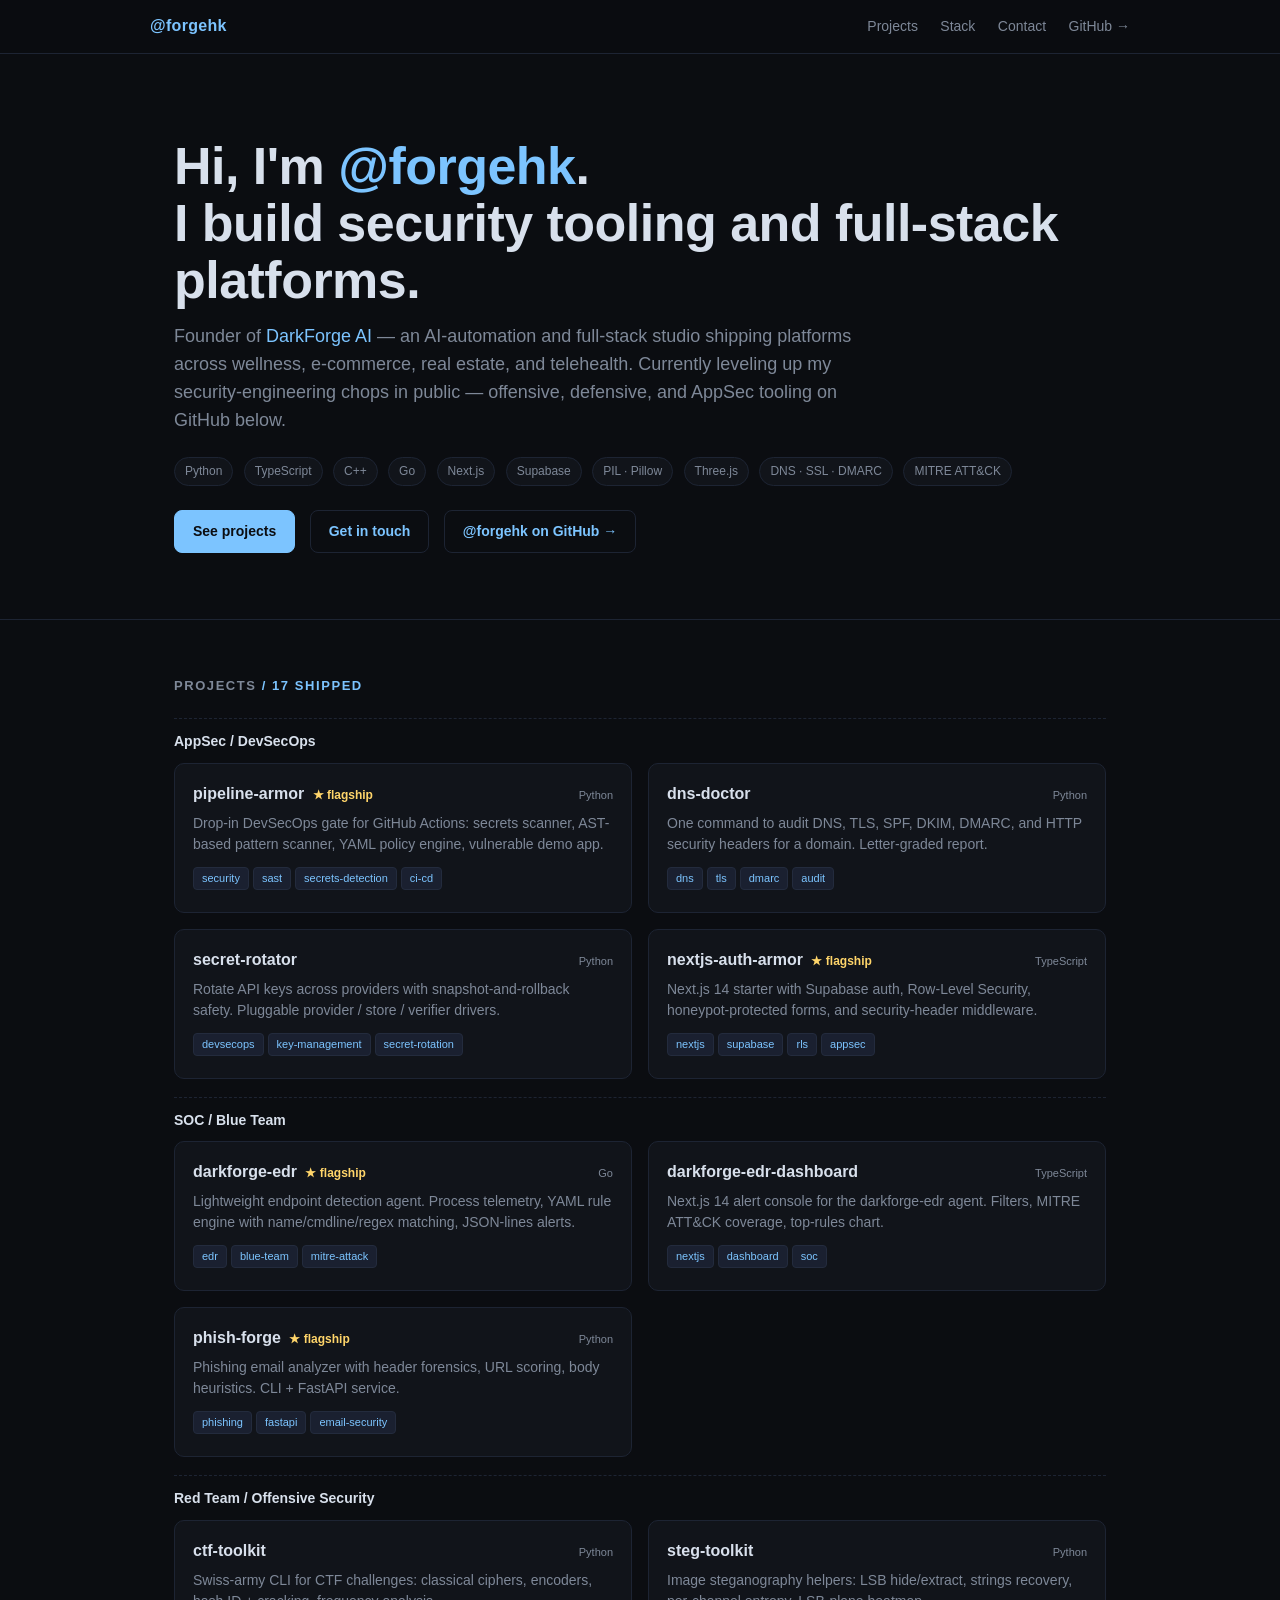
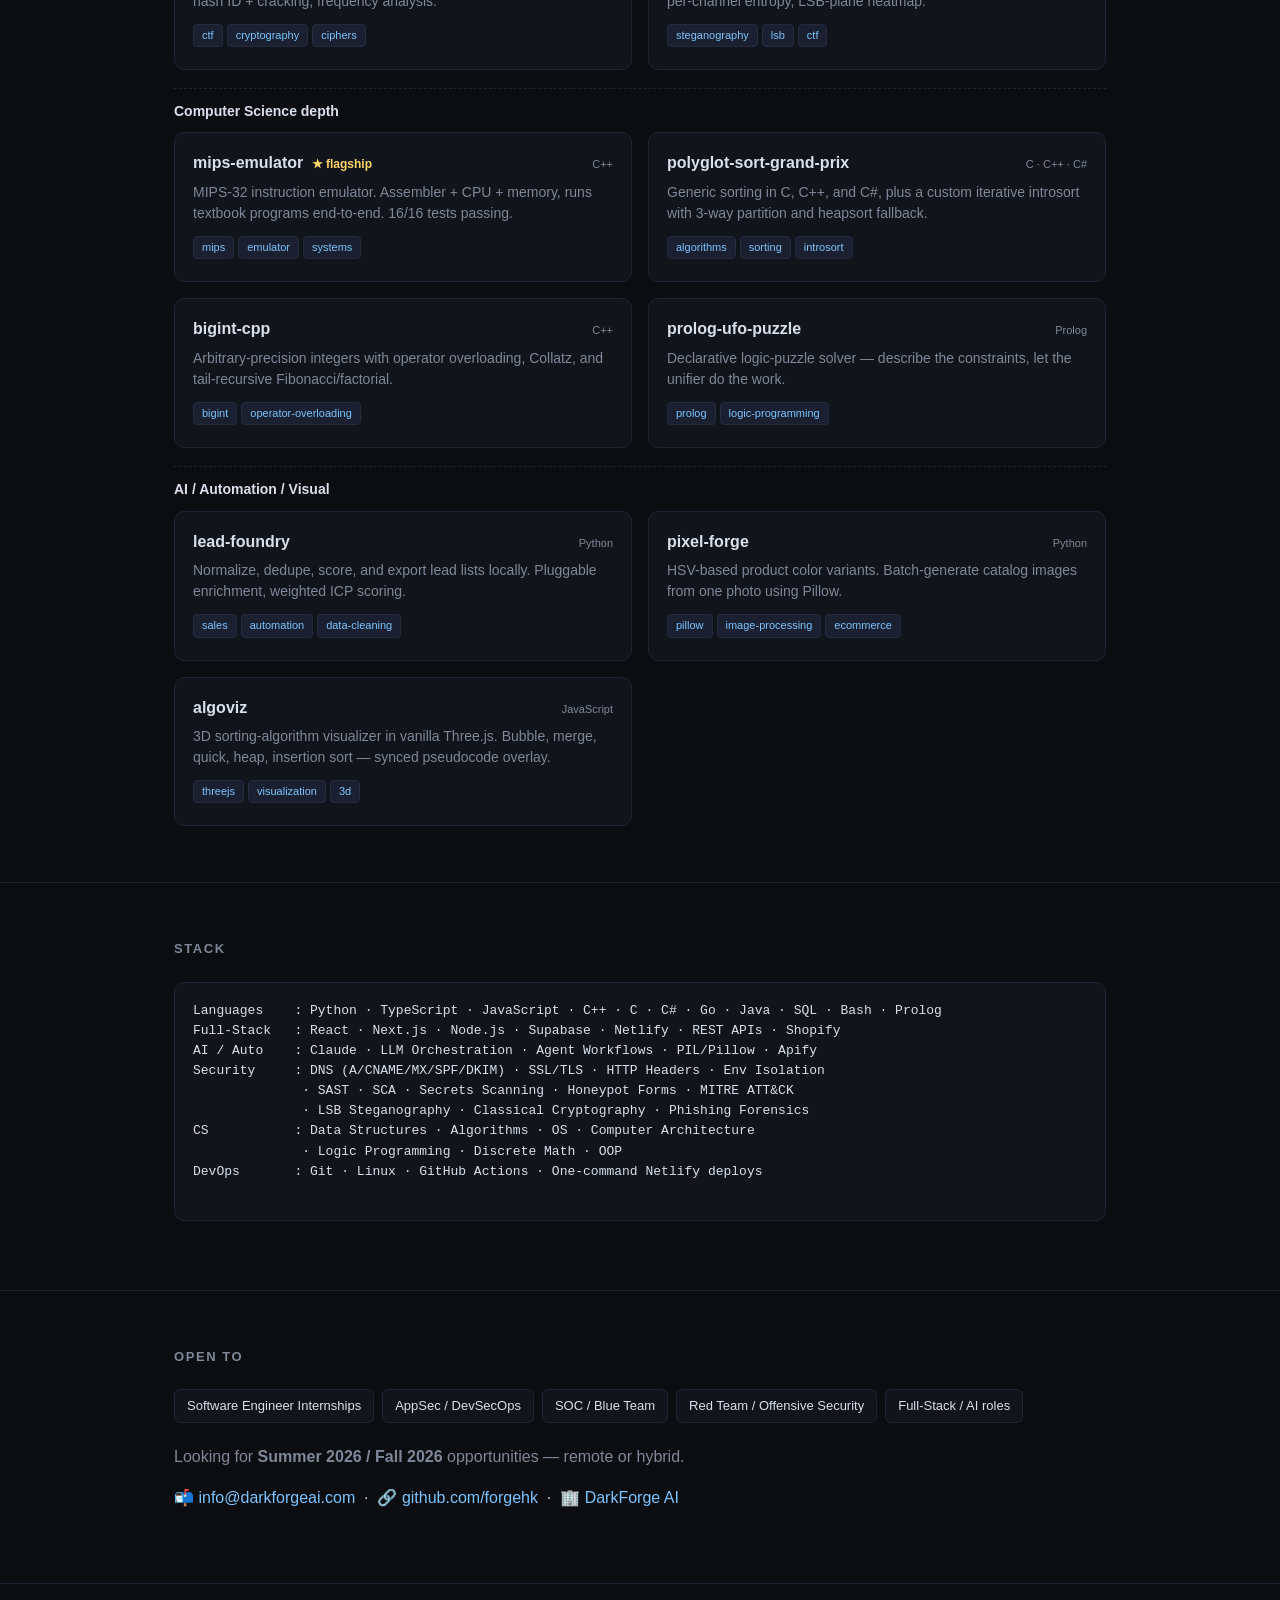
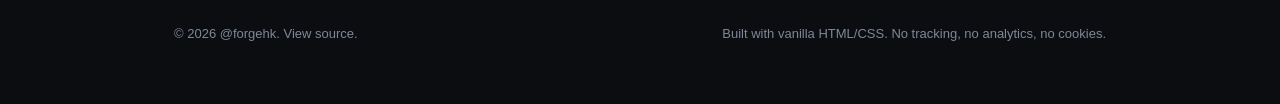
==== index.html @ 62e29ed9 "Initial commit: landing page" ====
<!doctype html>
<html lang="en">
<head>
  <meta charset="utf-8">
  <title>@forgehk — engineer · founder of DarkForge AI</title>
  <meta name="viewport" content="width=device-width,initial-scale=1">
  <meta name="description" content="Security tooling, full-stack platforms, AI automation. Founder of DarkForge AI.">
  <meta name="theme-color" content="#0b0d11">
  <meta property="og:title" content="@forgehk">
  <meta property="og:description" content="Engineer building security tooling and full-stack platforms.">
  <link rel="icon" href="data:image/svg+xml,%3Csvg xmlns='http://www.w3.org/2000/svg' viewBox='0 0 32 32'%3E%3Crect width='32' height='32' fill='%237cc4ff'/%3E%3Ctext x='16' y='22' text-anchor='middle' font-family='monospace' font-size='18' font-weight='700' fill='%230b0d11'%3E%3C/text%3E%3C/svg%3E">
  <style>
    :root {
      --bg: #0b0d11;
      --bg-card: #11141a;
      --bg-card-hover: #161a22;
      --border: #1d2433;
      --text: #d8e0ec;
      --text-dim: #7e8898;
      --accent: #7cc4ff;
      --accent-2: #ffd56a;
      --danger: #ff7a6b;
      --success: #6ade7c;
    }
    * { box-sizing: border-box; }
    html, body { margin: 0; padding: 0; background: var(--bg); color: var(--text);
                 font-family: -apple-system, BlinkMacSystemFont, "Segoe UI", Inter, Roboto, sans-serif;
                 line-height: 1.55; }
    body { font-size: 16px; }
    a { color: var(--accent); text-decoration: none; }
    a:hover { text-decoration: underline; }
    code, pre { font-family: ui-monospace, "JetBrains Mono", Menlo, monospace; }

    .container { max-width: 980px; margin: 0 auto; padding: 0 24px; }

    nav { position: sticky; top: 0; z-index: 10; background: rgba(11,13,17,0.85);
          backdrop-filter: blur(10px); border-bottom: 1px solid var(--border); }
    nav .row { display: flex; align-items: center; justify-content: space-between; padding: 14px 0; }
    nav .brand { font-weight: 700; letter-spacing: 0.02em; }
    nav .links a { margin-left: 18px; color: var(--text-dim); font-size: 14px; }
    nav .links a:hover { color: var(--text); text-decoration: none; }

    header.hero { padding: 84px 0 56px; border-bottom: 1px solid var(--border); }
    header.hero h1 { font-size: clamp(32px, 5vw, 52px); margin: 0 0 14px;
                     letter-spacing: -0.01em; line-height: 1.1; }
    header.hero h1 span { color: var(--accent); }
    header.hero p { max-width: 680px; font-size: 18px; color: var(--text-dim); margin: 0 0 22px; }
    header.hero .pill { display: inline-block; padding: 4px 10px; margin: 0 6px 6px 0;
                        background: var(--bg-card); border: 1px solid var(--border);
                        border-radius: 999px; font-size: 12px; color: var(--text-dim); }
    header.hero .ctas { margin-top: 18px; }
    header.hero .ctas a { display: inline-block; padding: 10px 18px; margin: 0 10px 10px 0;
                          border-radius: 8px; font-size: 14px; font-weight: 600;
                          border: 1px solid var(--border); transition: 0.15s; }
    header.hero .ctas a.primary { background: var(--accent); color: var(--bg); border-color: var(--accent); }
    header.hero .ctas a.primary:hover { background: #5fb1f6; text-decoration: none; }
    header.hero .ctas a.secondary:hover { background: var(--bg-card); text-decoration: none; }

    section { padding: 56px 0; border-bottom: 1px solid var(--border); }
    section h2 { font-size: 13px; text-transform: uppercase; letter-spacing: 0.12em;
                 color: var(--text-dim); margin: 0 0 22px; font-weight: 600; }
    section h2 .count { color: var(--accent); }

    .grid { display: grid; gap: 16px; grid-template-columns: 1fr; }
    @media (min-width: 720px) { .grid { grid-template-columns: 1fr 1fr; } }

    .card { padding: 18px; background: var(--bg-card); border: 1px solid var(--border);
            border-radius: 10px; transition: 0.15s; display: block; color: inherit; }
    .card:hover { background: var(--bg-card-hover); text-decoration: none;
                  transform: translateY(-1px); border-color: #2a3243; }
    .card .head { display: flex; justify-content: space-between; align-items: baseline;
                  margin-bottom: 6px; }
    .card .head h3 { margin: 0; font-size: 16px; font-weight: 600; }
    .card .head h3 .star { color: var(--accent-2); font-size: 12px; margin-left: 4px; }
    .card .head .lang { font-size: 11px; color: var(--text-dim); }
    .card p { margin: 4px 0 10px; font-size: 14px; color: var(--text-dim); line-height: 1.5; }
    .card .topics span { display: inline-block; padding: 2px 8px; margin: 0 4px 4px 0;
                         background: #1a2030; border: 1px solid #232b3d; border-radius: 4px;
                         font-size: 11px; color: var(--accent); }

    .bucket { color: var(--text); font-weight: 600; font-size: 14px;
              margin: 18px 0 10px; padding-top: 12px;
              border-top: 1px dashed var(--border); }
    .bucket:first-child { padding-top: 0; border-top: none; margin-top: 0; }

    footer { padding: 40px 0 60px; color: var(--text-dim); font-size: 13px; }
    footer .row { display: flex; justify-content: space-between; flex-wrap: wrap; gap: 12px; }
    footer a { color: var(--text-dim); }
    footer a:hover { color: var(--accent); }

    .roles { display: flex; flex-wrap: wrap; gap: 8px; margin: 14px 0 4px; }
    .roles span { padding: 6px 12px; background: var(--bg-card); border: 1px solid var(--border);
                  border-radius: 6px; font-size: 13px; }
  </style>
</head>
<body>
  <nav>
    <div class="container row">
      <div class="brand"><a href="#top">@forgehk</a></div>
      <div class="links">
        <a href="#projects">Projects</a>
        <a href="#stack">Stack</a>
        <a href="#contact">Contact</a>
        <a href="https://github.com/forgehk">GitHub →</a>
      </div>
    </div>
  </nav>

  <header class="hero" id="top">
    <div class="container">
      <h1>Hi, I'm <span>@forgehk</span>.<br>I build security tooling and full-stack platforms.</h1>
      <p>Founder of <a href="https://darkforgeai.com">DarkForge AI</a> — an AI-automation and full-stack studio shipping platforms across wellness, e-commerce, real estate, and telehealth. Currently leveling up my security-engineering chops in public — offensive, defensive, and AppSec tooling on GitHub below.</p>
      <div class="pill">Python</div>
      <div class="pill">TypeScript</div>
      <div class="pill">C++</div>
      <div class="pill">Go</div>
      <div class="pill">Next.js</div>
      <div class="pill">Supabase</div>
      <div class="pill">PIL · Pillow</div>
      <div class="pill">Three.js</div>
      <div class="pill">DNS · SSL · DMARC</div>
      <div class="pill">MITRE ATT&amp;CK</div>
      <div class="ctas">
        <a class="primary" href="#projects">See projects</a>
        <a class="secondary" href="mailto:info@darkforgeai.com">Get in touch</a>
        <a class="secondary" href="https://github.com/forgehk">@forgehk on GitHub →</a>
      </div>
    </div>
  </header>

  <section id="projects">
    <div class="container">
      <h2>Projects <span class="count">/ 17 shipped</span></h2>

      <div class="bucket">AppSec / DevSecOps</div>
      <div class="grid">
        <a class="card" href="https://github.com/forgehk/pipeline-armor">
          <div class="head"><h3>pipeline-armor <span class="star">★ flagship</span></h3><span class="lang">Python</span></div>
          <p>Drop-in DevSecOps gate for GitHub Actions: secrets scanner, AST-based pattern scanner, YAML policy engine, vulnerable demo app.</p>
          <div class="topics"><span>security</span><span>sast</span><span>secrets-detection</span><span>ci-cd</span></div>
        </a>
        <a class="card" href="https://github.com/forgehk/dns-doctor">
          <div class="head"><h3>dns-doctor</h3><span class="lang">Python</span></div>
          <p>One command to audit DNS, TLS, SPF, DKIM, DMARC, and HTTP security headers for a domain. Letter-graded report.</p>
          <div class="topics"><span>dns</span><span>tls</span><span>dmarc</span><span>audit</span></div>
        </a>
        <a class="card" href="https://github.com/forgehk/secret-rotator">
          <div class="head"><h3>secret-rotator</h3><span class="lang">Python</span></div>
          <p>Rotate API keys across providers with snapshot-and-rollback safety. Pluggable provider / store / verifier drivers.</p>
          <div class="topics"><span>devsecops</span><span>key-management</span><span>secret-rotation</span></div>
        </a>
        <a class="card" href="https://github.com/forgehk/nextjs-auth-armor">
          <div class="head"><h3>nextjs-auth-armor <span class="star">★ flagship</span></h3><span class="lang">TypeScript</span></div>
          <p>Next.js 14 starter with Supabase auth, Row-Level Security, honeypot-protected forms, and security-header middleware.</p>
          <div class="topics"><span>nextjs</span><span>supabase</span><span>rls</span><span>appsec</span></div>
        </a>
      </div>

      <div class="bucket">SOC / Blue Team</div>
      <div class="grid">
        <a class="card" href="https://github.com/forgehk/darkforge-edr">
          <div class="head"><h3>darkforge-edr <span class="star">★ flagship</span></h3><span class="lang">Go</span></div>
          <p>Lightweight endpoint detection agent. Process telemetry, YAML rule engine with name/cmdline/regex matching, JSON-lines alerts.</p>
          <div class="topics"><span>edr</span><span>blue-team</span><span>mitre-attack</span></div>
        </a>
        <a class="card" href="https://github.com/forgehk/darkforge-edr-dashboard">
          <div class="head"><h3>darkforge-edr-dashboard</h3><span class="lang">TypeScript</span></div>
          <p>Next.js 14 alert console for the darkforge-edr agent. Filters, MITRE ATT&amp;CK coverage, top-rules chart.</p>
          <div class="topics"><span>nextjs</span><span>dashboard</span><span>soc</span></div>
        </a>
        <a class="card" href="https://github.com/forgehk/phish-forge">
          <div class="head"><h3>phish-forge <span class="star">★ flagship</span></h3><span class="lang">Python</span></div>
          <p>Phishing email analyzer with header forensics, URL scoring, body heuristics. CLI + FastAPI service.</p>
          <div class="topics"><span>phishing</span><span>fastapi</span><span>email-security</span></div>
        </a>
      </div>

      <div class="bucket">Red Team / Offensive Security</div>
      <div class="grid">
        <a class="card" href="https://github.com/forgehk/ctf-toolkit">
          <div class="head"><h3>ctf-toolkit</h3><span class="lang">Python</span></div>
          <p>Swiss-army CLI for CTF challenges: classical ciphers, encoders, hash ID + cracking, frequency analysis.</p>
          <div class="topics"><span>ctf</span><span>cryptography</span><span>ciphers</span></div>
        </a>
        <a class="card" href="https://github.com/forgehk/steg-toolkit">
          <div class="head"><h3>steg-toolkit</h3><span class="lang">Python</span></div>
          <p>Image steganography helpers: LSB hide/extract, strings recovery, per-channel entropy, LSB-plane heatmap.</p>
          <div class="topics"><span>steganography</span><span>lsb</span><span>ctf</span></div>
        </a>
      </div>

      <div class="bucket">Computer Science depth</div>
      <div class="grid">
        <a class="card" href="https://github.com/forgehk/mips-emulator">
          <div class="head"><h3>mips-emulator <span class="star">★ flagship</span></h3><span class="lang">C++</span></div>
          <p>MIPS-32 instruction emulator. Assembler + CPU + memory, runs textbook programs end-to-end. 16/16 tests passing.</p>
          <div class="topics"><span>mips</span><span>emulator</span><span>systems</span></div>
        </a>
        <a class="card" href="https://github.com/forgehk/polyglot-sort-grand-prix">
          <div class="head"><h3>polyglot-sort-grand-prix</h3><span class="lang">C · C++ · C#</span></div>
          <p>Generic sorting in C, C++, and C#, plus a custom iterative introsort with 3-way partition and heapsort fallback.</p>
          <div class="topics"><span>algorithms</span><span>sorting</span><span>introsort</span></div>
        </a>
        <a class="card" href="https://github.com/forgehk/bigint-cpp">
          <div class="head"><h3>bigint-cpp</h3><span class="lang">C++</span></div>
          <p>Arbitrary-precision integers with operator overloading, Collatz, and tail-recursive Fibonacci/factorial.</p>
          <div class="topics"><span>bigint</span><span>operator-overloading</span></div>
        </a>
        <a class="card" href="https://github.com/forgehk/prolog-ufo-puzzle">
          <div class="head"><h3>prolog-ufo-puzzle</h3><span class="lang">Prolog</span></div>
          <p>Declarative logic-puzzle solver — describe the constraints, let the unifier do the work.</p>
          <div class="topics"><span>prolog</span><span>logic-programming</span></div>
        </a>
      </div>

      <div class="bucket">AI / Automation / Visual</div>
      <div class="grid">
        <a class="card" href="https://github.com/forgehk/lead-foundry">
          <div class="head"><h3>lead-foundry</h3><span class="lang">Python</span></div>
          <p>Normalize, dedupe, score, and export lead lists locally. Pluggable enrichment, weighted ICP scoring.</p>
          <div class="topics"><span>sales</span><span>automation</span><span>data-cleaning</span></div>
        </a>
        <a class="card" href="https://github.com/forgehk/pixel-forge">
          <div class="head"><h3>pixel-forge</h3><span class="lang">Python</span></div>
          <p>HSV-based product color variants. Batch-generate catalog images from one photo using Pillow.</p>
          <div class="topics"><span>pillow</span><span>image-processing</span><span>ecommerce</span></div>
        </a>
        <a class="card" href="https://github.com/forgehk/algoviz">
          <div class="head"><h3>algoviz</h3><span class="lang">JavaScript</span></div>
          <p>3D sorting-algorithm visualizer in vanilla Three.js. Bubble, merge, quick, heap, insertion sort — synced pseudocode overlay.</p>
          <div class="topics"><span>threejs</span><span>visualization</span><span>3d</span></div>
        </a>
      </div>

    </div>
  </section>

  <section id="stack">
    <div class="container">
      <h2>Stack</h2>
      <pre style="background: var(--bg-card); border: 1px solid var(--border); border-radius: 10px; padding: 18px; overflow-x: auto; font-size: 13px;">
Languages    : Python · TypeScript · JavaScript · C++ · C · C# · Go · Java · SQL · Bash · Prolog
Full-Stack   : React · Next.js · Node.js · Supabase · Netlify · REST APIs · Shopify
AI / Auto    : Claude · LLM Orchestration · Agent Workflows · PIL/Pillow · Apify
Security     : DNS (A/CNAME/MX/SPF/DKIM) · SSL/TLS · HTTP Headers · Env Isolation
              · SAST · SCA · Secrets Scanning · Honeypot Forms · MITRE ATT&amp;CK
              · LSB Steganography · Classical Cryptography · Phishing Forensics
CS           : Data Structures · Algorithms · OS · Computer Architecture
              · Logic Programming · Discrete Math · OOP
DevOps       : Git · Linux · GitHub Actions · One-command Netlify deploys
      </pre>
    </div>
  </section>

  <section id="contact">
    <div class="container">
      <h2>Open to</h2>
      <div class="roles">
        <span>Software Engineer Internships</span>
        <span>AppSec / DevSecOps</span>
        <span>SOC / Blue Team</span>
        <span>Red Team / Offensive Security</span>
        <span>Full-Stack / AI roles</span>
      </div>
      <p style="margin-top: 22px; max-width: 680px; color: var(--text-dim);">
        Looking for <strong>Summer 2026 / Fall 2026</strong> opportunities — remote or hybrid.
      </p>
      <p style="margin-top: 8px;">
        📬 <a href="mailto:info@darkforgeai.com">info@darkforgeai.com</a> &nbsp;·&nbsp;
        🔗 <a href="https://github.com/forgehk">github.com/forgehk</a> &nbsp;·&nbsp;
        🏢 <a href="https://darkforgeai.com">DarkForge AI</a>
      </p>
    </div>
  </section>

  <footer>
    <div class="container row">
      <span>© 2026 @forgehk. <a href="https://github.com/forgehk/forgehk.github.io">View source</a>.</span>
      <span>Built with vanilla HTML/CSS. No tracking, no analytics, no cookies.</span>
    </div>
  </footer>
</body>
</html>
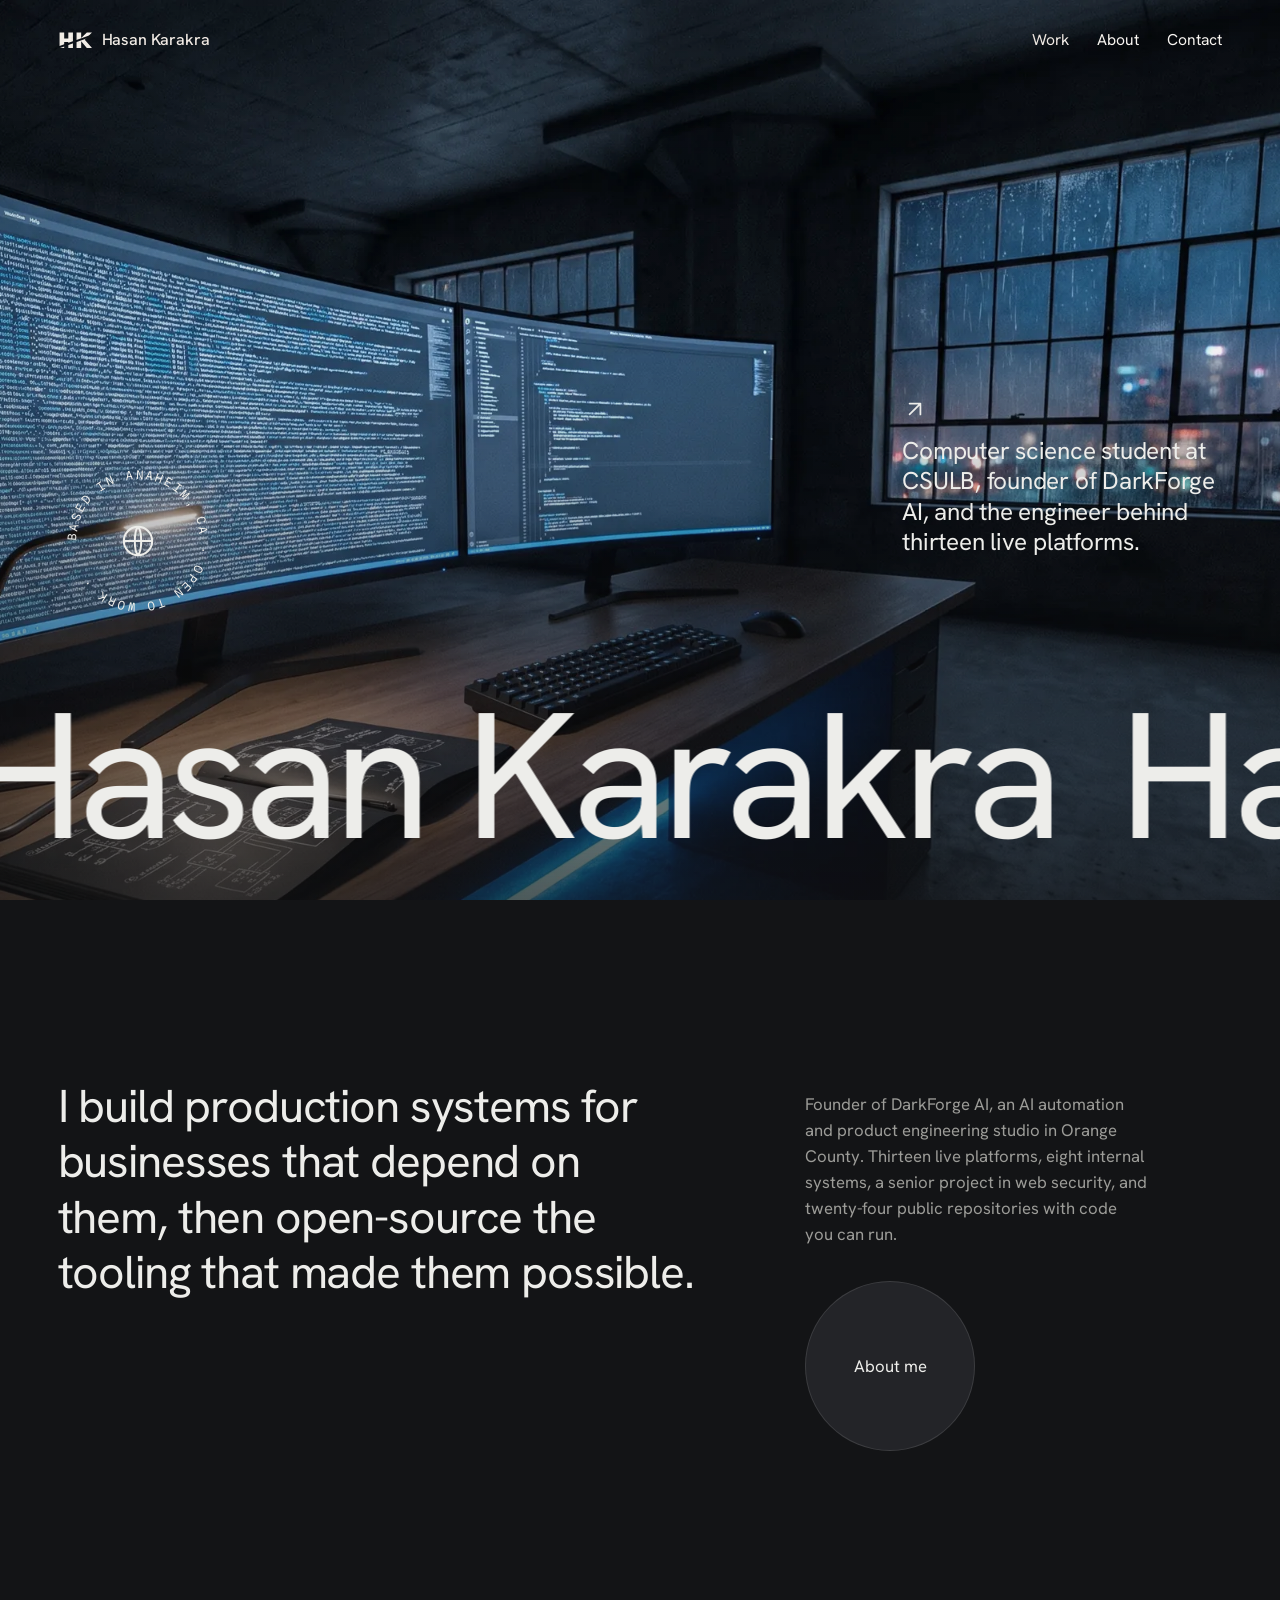
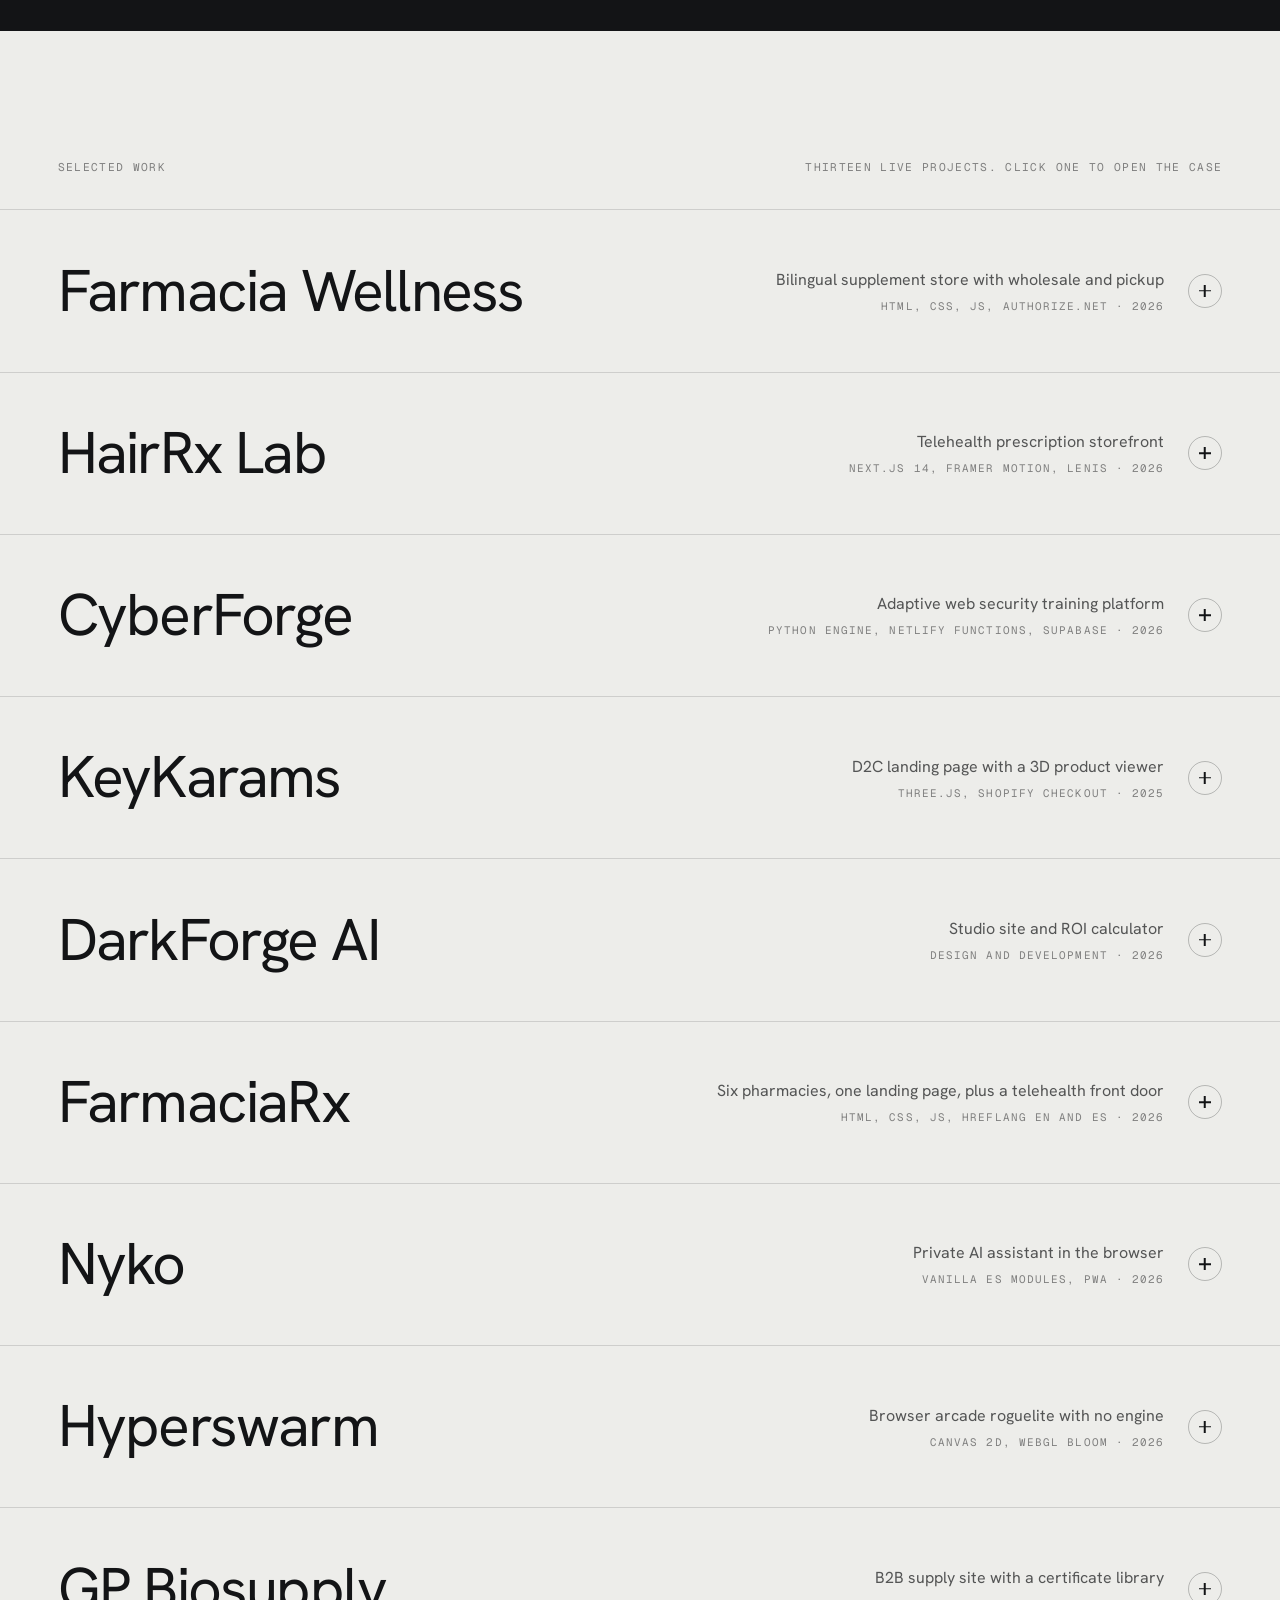
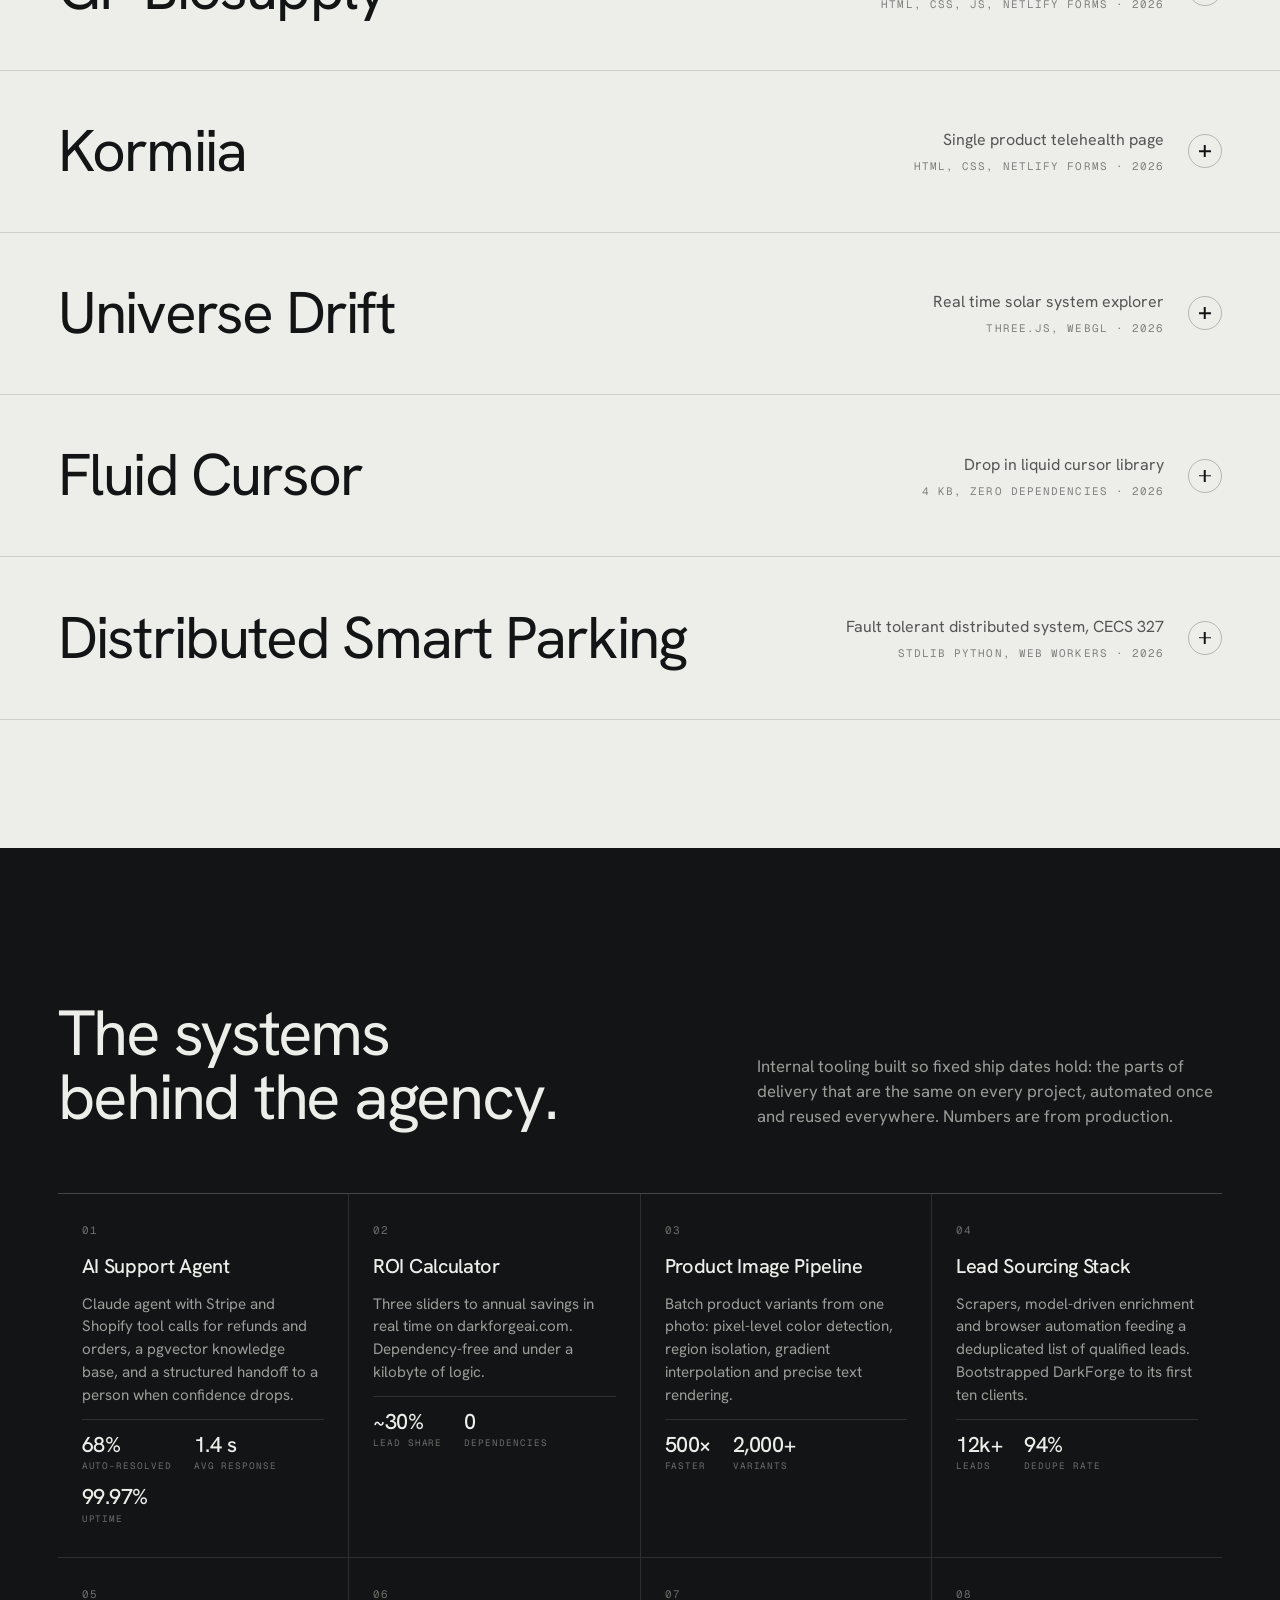
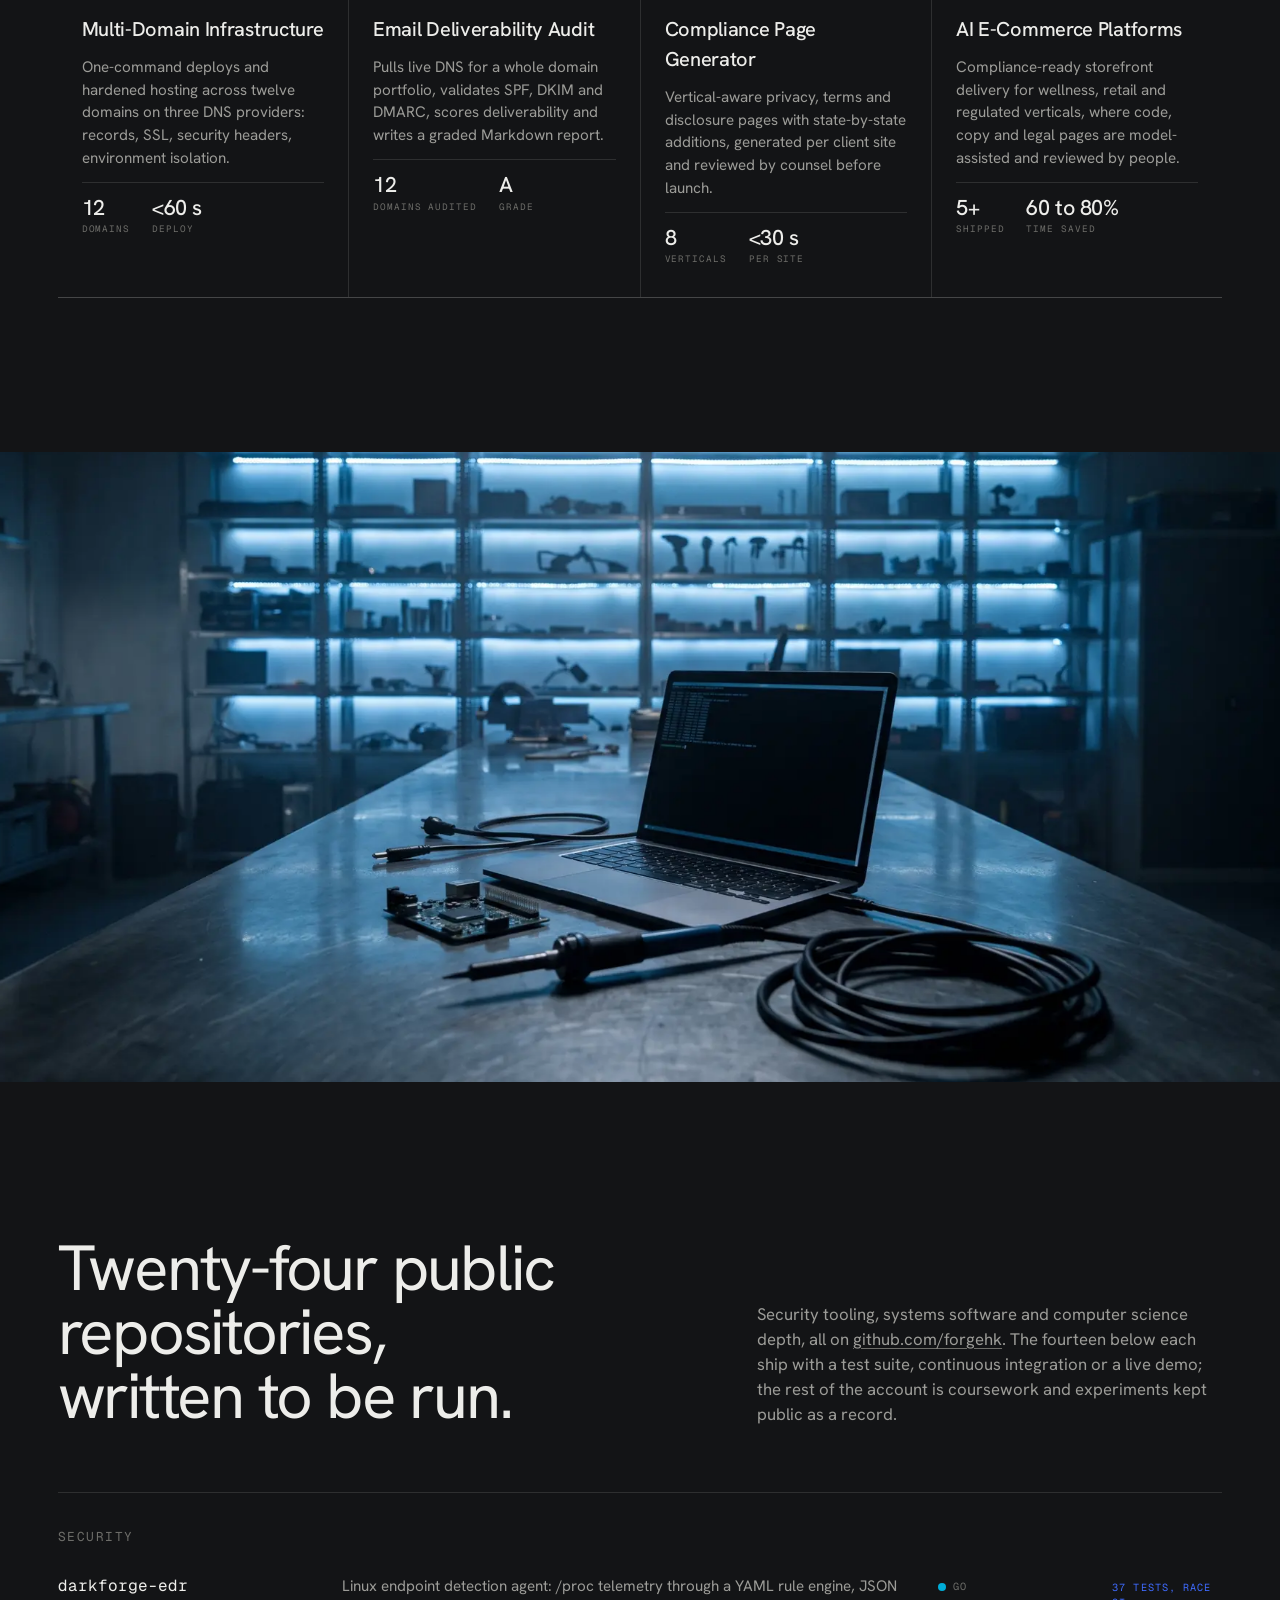
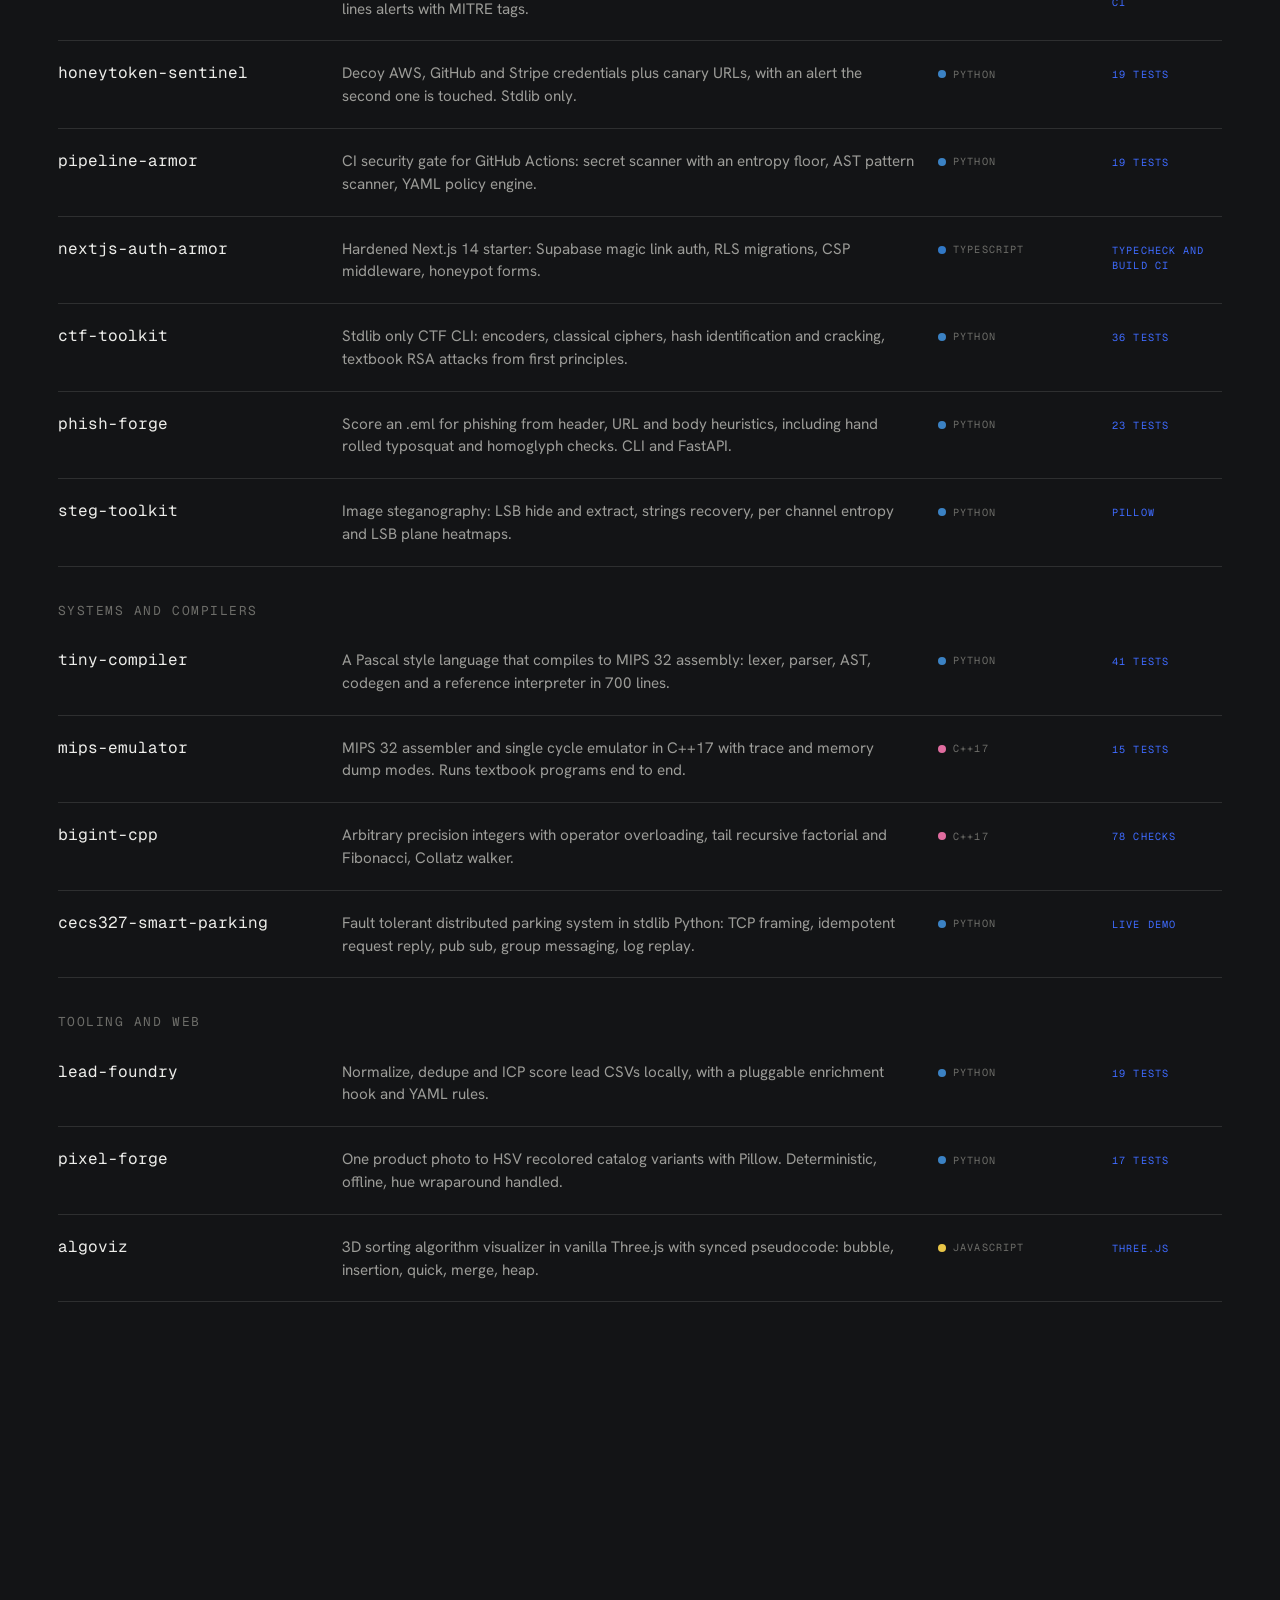
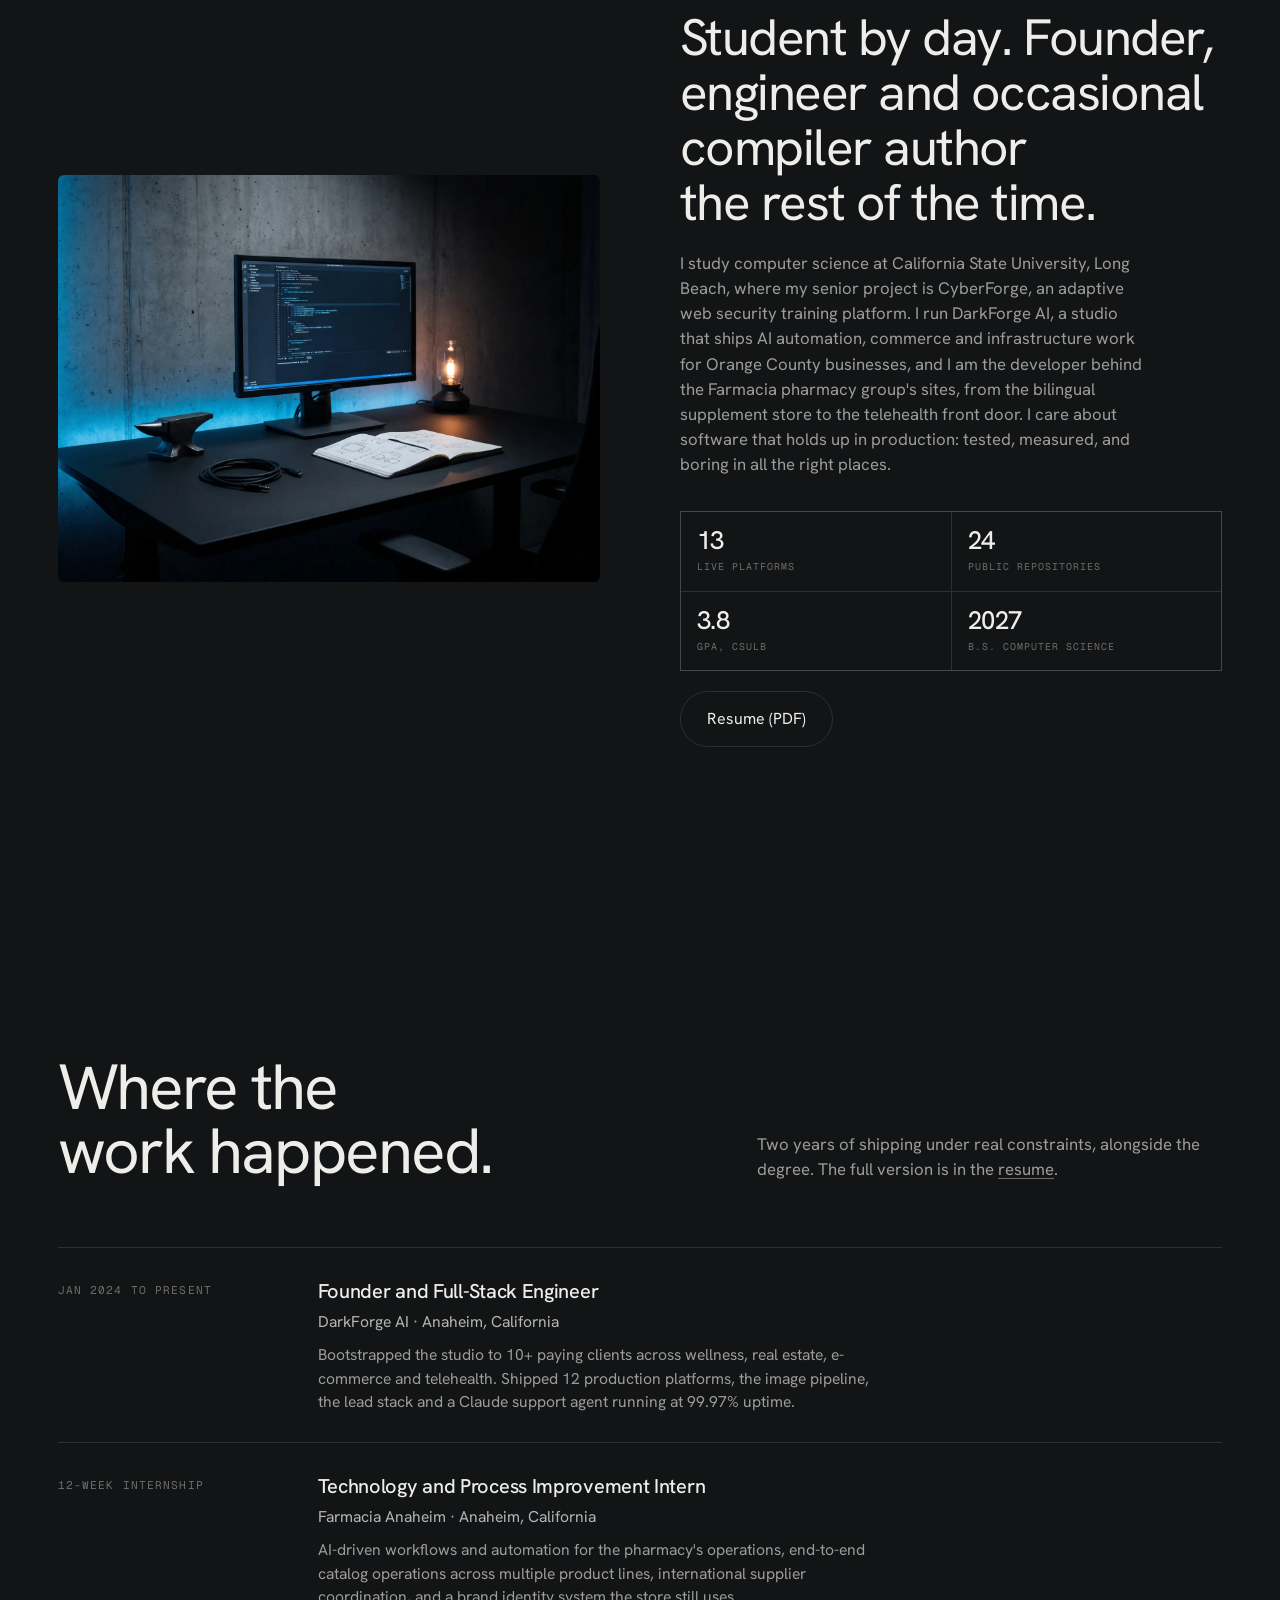
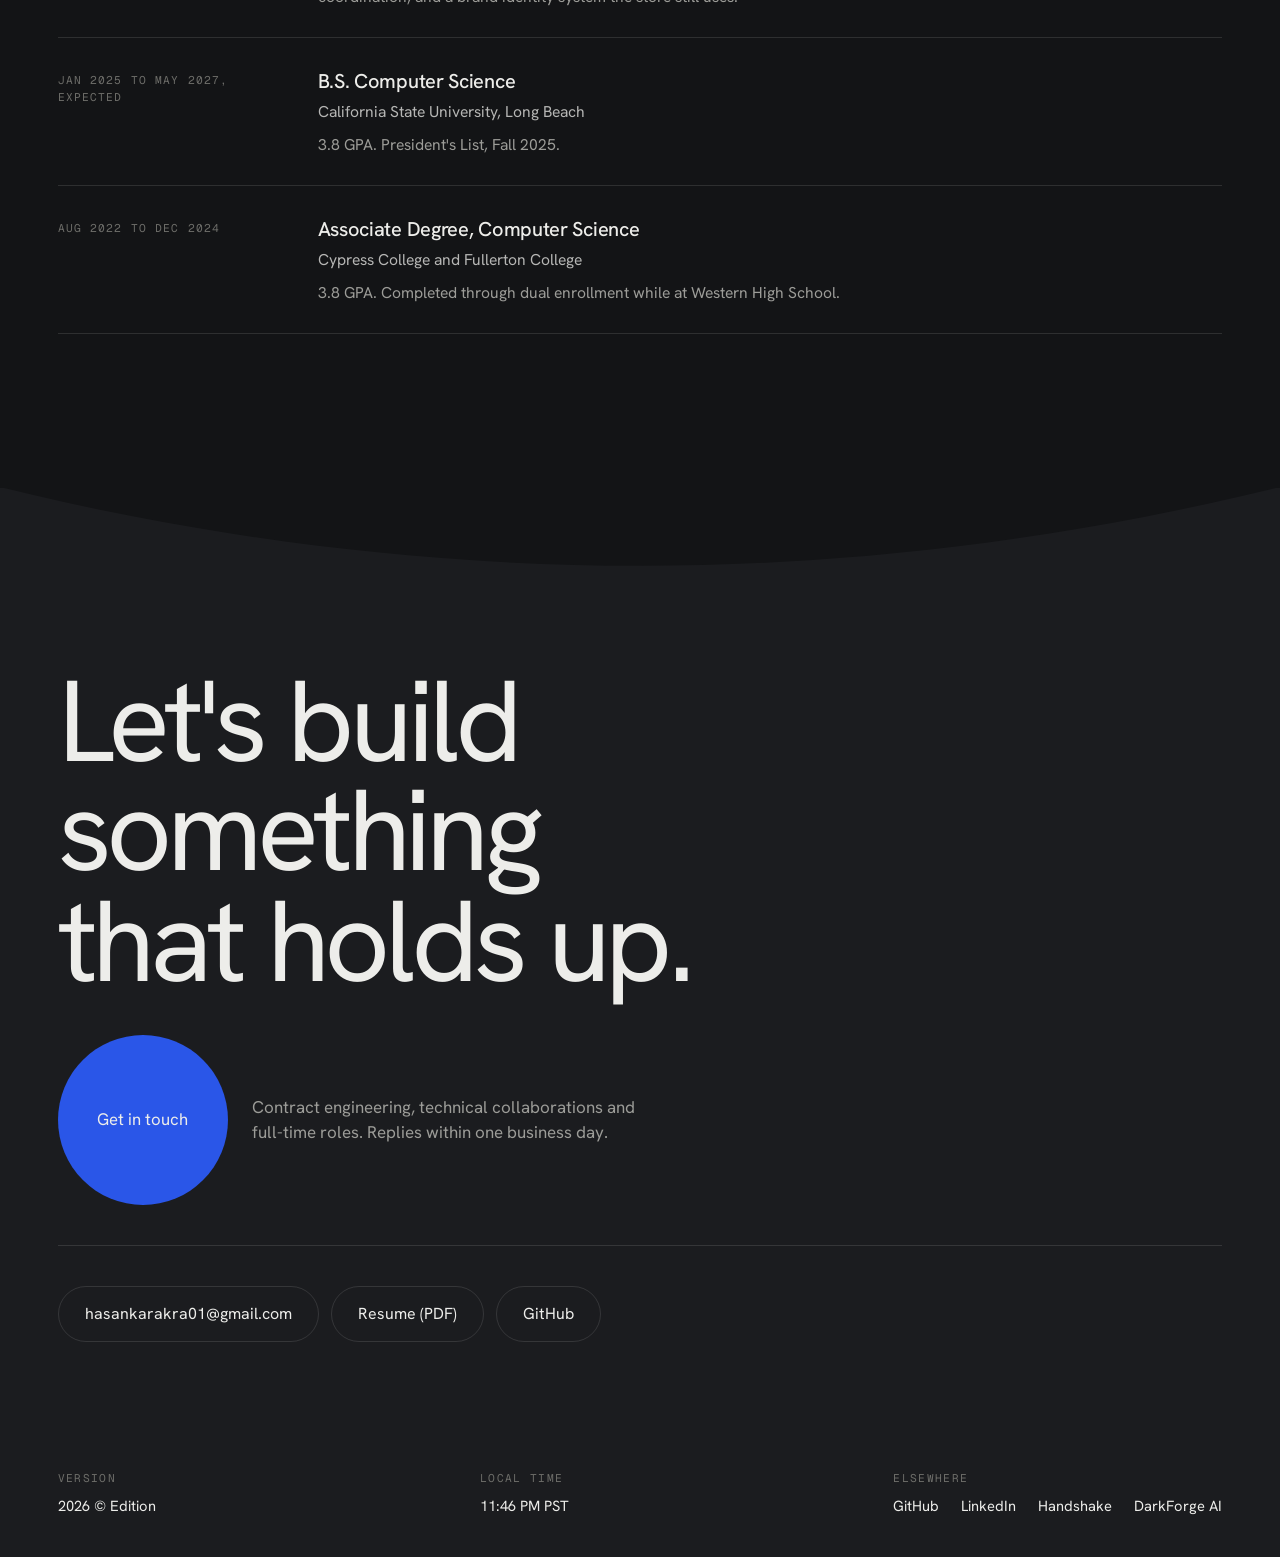
==== commit 358cfad3: "Portfolio rewrite: thirteen live case studies, fourteen repositories, fresh screenshots, corrected c" ====
--- a/index.html
+++ b/index.html
@@ -1,283 +1,366 @@
-<!doctype html>
-<html lang="en">
+<!DOCTYPE html>
+<html lang="en" class="no-js">
 <head>
-  <meta charset="utf-8">
-  <title>@forgehk — engineer · founder of DarkForge AI</title>
-  <meta name="viewport" content="width=device-width,initial-scale=1">
-  <meta name="description" content="Security tooling, full-stack platforms, AI automation. Founder of DarkForge AI.">
-  <meta name="theme-color" content="#0b0d11">
-  <meta property="og:title" content="@forgehk">
-  <meta property="og:description" content="Engineer building security tooling and full-stack platforms.">
-  <link rel="icon" href="data:image/svg+xml,%3Csvg xmlns='http://www.w3.org/2000/svg' viewBox='0 0 32 32'%3E%3Crect width='32' height='32' fill='%237cc4ff'/%3E%3Ctext x='16' y='22' text-anchor='middle' font-family='monospace' font-size='18' font-weight='700' fill='%230b0d11'%3E%3C/text%3E%3C/svg%3E">
-  <style>
-    :root {
-      --bg: #0b0d11;
-      --bg-card: #11141a;
-      --bg-card-hover: #161a22;
-      --border: #1d2433;
-      --text: #d8e0ec;
-      --text-dim: #7e8898;
-      --accent: #7cc4ff;
-      --accent-2: #ffd56a;
-      --danger: #ff7a6b;
-      --success: #6ade7c;
-    }
-    * { box-sizing: border-box; }
-    html, body { margin: 0; padding: 0; background: var(--bg); color: var(--text);
-                 font-family: -apple-system, BlinkMacSystemFont, "Segoe UI", Inter, Roboto, sans-serif;
-                 line-height: 1.55; }
-    body { font-size: 16px; }
-    a { color: var(--accent); text-decoration: none; }
-    a:hover { text-decoration: underline; }
-    code, pre { font-family: ui-monospace, "JetBrains Mono", Menlo, monospace; }
-
-    .container { max-width: 980px; margin: 0 auto; padding: 0 24px; }
-
-    nav { position: sticky; top: 0; z-index: 10; background: rgba(11,13,17,0.85);
-          backdrop-filter: blur(10px); border-bottom: 1px solid var(--border); }
-    nav .row { display: flex; align-items: center; justify-content: space-between; padding: 14px 0; }
-    nav .brand { font-weight: 700; letter-spacing: 0.02em; }
-    nav .links a { margin-left: 18px; color: var(--text-dim); font-size: 14px; }
-    nav .links a:hover { color: var(--text); text-decoration: none; }
-
-    header.hero { padding: 84px 0 56px; border-bottom: 1px solid var(--border); }
-    header.hero h1 { font-size: clamp(32px, 5vw, 52px); margin: 0 0 14px;
-                     letter-spacing: -0.01em; line-height: 1.1; }
-    header.hero h1 span { color: var(--accent); }
-    header.hero p { max-width: 680px; font-size: 18px; color: var(--text-dim); margin: 0 0 22px; }
-    header.hero .pill { display: inline-block; padding: 4px 10px; margin: 0 6px 6px 0;
-                        background: var(--bg-card); border: 1px solid var(--border);
-                        border-radius: 999px; font-size: 12px; color: var(--text-dim); }
-    header.hero .ctas { margin-top: 18px; }
-    header.hero .ctas a { display: inline-block; padding: 10px 18px; margin: 0 10px 10px 0;
-                          border-radius: 8px; font-size: 14px; font-weight: 600;
-                          border: 1px solid var(--border); transition: 0.15s; }
-    header.hero .ctas a.primary { background: var(--accent); color: var(--bg); border-color: var(--accent); }
-    header.hero .ctas a.primary:hover { background: #5fb1f6; text-decoration: none; }
-    header.hero .ctas a.secondary:hover { background: var(--bg-card); text-decoration: none; }
-
-    section { padding: 56px 0; border-bottom: 1px solid var(--border); }
-    section h2 { font-size: 13px; text-transform: uppercase; letter-spacing: 0.12em;
-                 color: var(--text-dim); margin: 0 0 22px; font-weight: 600; }
-    section h2 .count { color: var(--accent); }
-
-    .grid { display: grid; gap: 16px; grid-template-columns: 1fr; }
-    @media (min-width: 720px) { .grid { grid-template-columns: 1fr 1fr; } }
-
-    .card { padding: 18px; background: var(--bg-card); border: 1px solid var(--border);
-            border-radius: 10px; transition: 0.15s; display: block; color: inherit; }
-    .card:hover { background: var(--bg-card-hover); text-decoration: none;
-                  transform: translateY(-1px); border-color: #2a3243; }
-    .card .head { display: flex; justify-content: space-between; align-items: baseline;
-                  margin-bottom: 6px; }
-    .card .head h3 { margin: 0; font-size: 16px; font-weight: 600; }
-    .card .head h3 .star { color: var(--accent-2); font-size: 12px; margin-left: 4px; }
-    .card .head .lang { font-size: 11px; color: var(--text-dim); }
-    .card p { margin: 4px 0 10px; font-size: 14px; color: var(--text-dim); line-height: 1.5; }
-    .card .topics span { display: inline-block; padding: 2px 8px; margin: 0 4px 4px 0;
-                         background: #1a2030; border: 1px solid #232b3d; border-radius: 4px;
-                         font-size: 11px; color: var(--accent); }
-
-    .bucket { color: var(--text); font-weight: 600; font-size: 14px;
-              margin: 18px 0 10px; padding-top: 12px;
-              border-top: 1px dashed var(--border); }
-    .bucket:first-child { padding-top: 0; border-top: none; margin-top: 0; }
-
-    footer { padding: 40px 0 60px; color: var(--text-dim); font-size: 13px; }
-    footer .row { display: flex; justify-content: space-between; flex-wrap: wrap; gap: 12px; }
-    footer a { color: var(--text-dim); }
-    footer a:hover { color: var(--accent); }
-
-    .roles { display: flex; flex-wrap: wrap; gap: 8px; margin: 14px 0 4px; }
-    .roles span { padding: 6px 12px; background: var(--bg-card); border: 1px solid var(--border);
-                  border-radius: 6px; font-size: 13px; }
-  </style>
+<meta charset="utf-8">
+<meta name="viewport" content="width=device-width,initial-scale=1,viewport-fit=cover">
+<title>Hasan Karakra | Engineer and founder of DarkForge AI</title>
+<meta name="description" content="Hasan Karakra is a computer science student at CSULB and the founder of DarkForge AI. Thirteen live platforms for real businesses, an adaptive web security training platform, security tooling, a compiler and an EDR agent, all with working code.">
+<link rel="canonical" href="https://hkforge.dev">
+<meta name="robots" content="noindex, nofollow, noarchive">
+<meta name="theme-color" content="#131416">
+<meta name="author" content="Hasan Karakra">
+<meta property="og:type" content="profile">
+<meta property="og:site_name" content="hkforge.dev">
+<meta property="og:locale" content="en_US">
+<meta property="og:url" content="https://hkforge.dev">
+<meta property="og:title" content="Hasan Karakra | Engineer and founder of DarkForge AI">
+<meta property="og:description" content="Thirteen live platforms for real businesses, an adaptive web security training platform, security tooling, a compiler and an EDR agent, all with working code.">
+<meta property="og:image" content="https://hkforge.dev/og-image.jpg?v=4">
+<meta property="og:image:width" content="1200">
+<meta property="og:image:height" content="630">
+<meta property="og:image:alt" content="Hasan Karakra, engineer and founder of DarkForge AI">
+<meta name="twitter:card" content="summary_large_image">
+<meta name="twitter:title" content="Hasan Karakra | Engineer and founder of DarkForge AI">
+<meta name="twitter:description" content="Thirteen live platforms for real businesses, an adaptive web security training platform, security tooling, a compiler and an EDR agent, all with working code.">
+<meta name="twitter:image" content="https://hkforge.dev/og-image.jpg?v=4">
+<link rel="icon" href="/favicon.ico?v=4" sizes="16x16 32x32 48x48">
+<link rel="icon" href="/favicon-32.png?v=4" type="image/png" sizes="32x32">
+<link rel="icon" href="/favicon.svg?v=4" type="image/svg+xml">
+<link rel="apple-touch-icon" href="/apple-touch-icon.png?v=4">
+<link rel="preload" href="/assets/fonts/hanken.woff2" as="font" type="font/woff2" crossorigin>
+<link rel="preload" href="/assets/fonts/geist-mono.woff2" as="font" type="font/woff2" crossorigin>
+<link rel="preload" as="image" href="/assets/img/hero-1200.webp" imagesrcset="/assets/img/hero-1200.webp 1200w, /assets/img/hero.webp 2400w" imagesizes="100vw" fetchpriority="high">
+<link rel="stylesheet" href="/assets/styles.css?v=202610301200">
+
 </head>
 <body>
-  <nav>
-    <div class="container row">
-      <div class="brand"><a href="#top">@forgehk</a></div>
-      <div class="links">
-        <a href="#projects">Projects</a>
-        <a href="#stack">Stack</a>
-        <a href="#contact">Contact</a>
-        <a href="https://github.com/forgehk">GitHub →</a>
-      </div>
+<a class="skip" href="#main">Skip to content</a>
+
+<header class="nav">
+  <a class="brand" href="/" aria-label="Hasan Karakra, home">
+    <svg class="mark" viewBox="0 0 132 72" aria-hidden="true">
+      <defs><mask id="nav-slice" maskUnits="userSpaceOnUse" x="0" y="0" width="132" height="72"><rect width="132" height="72" fill="#fff"/><polygon points="-4,62 136,12 136,20 -4,70" fill="#000"/></mask></defs>
+      <g fill="currentColor" mask="url(#nav-slice)"><path d="M6 6H24V29H40V6H58V66H40V43H24V66H6Z"/><path d="M72 6H90V27L112 6H132L104 34L132 66H112L90 40V66H72Z"/></g>
+    </svg>
+    <span class="who"><span>Hasan Karakra</span><span>Engineer, Anaheim</span></span>
+  </a>
+  <nav class="nav-links" aria-label="Primary">
+    <a href="/#work">Work</a>
+    <a href="/#about">About</a>
+    <a href="/#contact">Contact</a>
+  </nav>
+</header>
+<button class="menu-btn" aria-label="Menu" aria-expanded="false" aria-controls="drawer"><span></span></button>
+<aside class="drawer" id="drawer">
+  <div>
+    <p class="label">Navigation</p>
+    <nav aria-label="Menu">
+      <a href="/#work">Work</a>
+      <a href="/#systems">Systems</a>
+      <a href="/#open-source">Open source</a>
+      <a href="/#about">About</a>
+      <a href="/#contact">Contact</a>
+    </nav>
+  </div>
+  <div>
+    <p class="label">Elsewhere</p>
+    <div class="socials">
+      <a href="https://github.com/forgehk" target="_blank" rel="noopener">GitHub</a>
+      <a href="https://www.linkedin.com/in/hasan-karakra-ba94a440b/" target="_blank" rel="noopener">LinkedIn</a>
+      <a href="https://app.joinhandshake.com/profiles/hasan-karakra" target="_blank" rel="noopener">Handshake</a>
+      <a href="https://darkforgeai.com" target="_blank" rel="noopener">DarkForge AI</a>
+      <a href="/resume.pdf" target="_blank" rel="noopener">Resume</a>
     </div>
-  </nav>
-
-  <header class="hero" id="top">
-    <div class="container">
-      <h1>Hi, I'm <span>@forgehk</span>.<br>I build security tooling and full-stack platforms.</h1>
-      <p>Founder of <a href="https://darkforgeai.com">DarkForge AI</a> — an AI-automation and full-stack studio shipping platforms across wellness, e-commerce, real estate, and telehealth. Currently leveling up my security-engineering chops in public — offensive, defensive, and AppSec tooling on GitHub below.</p>
-      <div class="pill">Python</div>
-      <div class="pill">TypeScript</div>
-      <div class="pill">C++</div>
-      <div class="pill">Go</div>
-      <div class="pill">Next.js</div>
-      <div class="pill">Supabase</div>
-      <div class="pill">PIL · Pillow</div>
-      <div class="pill">Three.js</div>
-      <div class="pill">DNS · SSL · DMARC</div>
-      <div class="pill">MITRE ATT&amp;CK</div>
-      <div class="ctas">
-        <a class="primary" href="#projects">See projects</a>
-        <a class="secondary" href="mailto:info@darkforgeai.com">Get in touch</a>
-        <a class="secondary" href="https://github.com/forgehk">@forgehk on GitHub →</a>
-      </div>
+  </div>
+</aside>
+
+<main id="main">
+<div class="preloader" aria-hidden="true"><div class="word">Hello</div></div>
+
+<section class="hero">
+  <div class="bg"><img src="/assets/img/hero.webp" srcset="/assets/img/hero-1200.webp 1200w, /assets/img/hero.webp 2400w" sizes="100vw" width="2400" height="1350" alt="A dark loft studio at night: two monitors of code, a notebook of system diagrams, rain on the window and city lights beyond" fetchpriority="high" decoding="async"></div>
+  <div class="side">
+    <svg class="arrow" viewBox="0 0 24 24" aria-hidden="true"><path d="M7 7h10v10M17 7 7 17" stroke-width="1.6" stroke-linecap="round" stroke-linejoin="round"/></svg>
+    <p>Computer science student at CSULB, founder of DarkForge AI, and the engineer behind thirteen live platforms.</p>
+  </div>
+  <div class="badge" aria-hidden="true">
+    <svg viewBox="0 0 150 150"><defs><path id="ring" d="M75 75 m-58 0 a58 58 0 1 1 116 0 a58 58 0 1 1 -116 0"/></defs><text><textPath href="#ring" startOffset="0">Based in Anaheim, CA · Open to work ·&#160;</textPath></text></svg>
+    <div class="globe"><svg viewBox="0 0 24 24"><circle cx="12" cy="12" r="10"/><path d="M2 12h20M12 2c3 3.2 3 16.8 0 20M12 2c-3 3.2-3 16.8 0 20"/></svg></div>
+  </div>
+  <h1 class="name" aria-label="Hasan Karakra"><span class="track" aria-hidden="true"><span>Hasan Karakra</span><span>Hasan Karakra</span><span>Hasan Karakra</span><span>Hasan Karakra</span></span></h1>
+</section>
+
+<section class="statement">
+  <h2 class="lines">I build production systems for businesses that depend on them, then open-source the tooling that made them possible.</h2>
+  <div class="aside">
+    <p class="fade">Founder of DarkForge AI, an AI automation and product engineering studio in Orange County. Thirteen live platforms, eight internal systems, a senior project in web security, and twenty-four public repositories with code you can run.</p>
+    <a class="roundbtn fade" href="#about"><span>About me</span></a>
+  </div>
+</section>
+
+<section class="work" id="work">
+  <p class="label"><span>Selected work</span><span>Thirteen live projects. Click one to open the case</span></p>
+  <div class="list">
+    <div class="item" role="button" tabindex="0" aria-expanded="false" aria-controls="case-farmacia-wellness" data-shot="farmacia-wellness"><span class="t">Farmacia Wellness</span><span class="m">Bilingual supplement store with wholesale and pickup<small>HTML, CSS, JS, Authorize.Net · 2026</small></span><span class="plus" aria-hidden="true"></span></div>
+    <div class="case" id="case-farmacia-wellness"><div class="case-in"><div class="case-grid">
+      <div class="frame tall"><div class="bar"><i></i><i></i><i></i><span>farmaciasupplements.com</span></div><div class="screen"><img src="/assets/img/tall-farmacia-wellness.webp" srcset="/assets/img/tall-farmacia-wellness-800.webp 800w, /assets/img/tall-farmacia-wellness.webp 1200w" sizes="(min-width:960px) 52vw, 92vw" alt="Farmacia Wellness, full page" loading="lazy" decoding="async"></div></div>
+      <div class="case-text">
+        <p class="label">Commerce · Live · 2026</p>
+        <h3>Pharmacy grade supplements, in English and Spanish.</h3>
+        <p>A multi page store for the Farmacia pharmacy group: fourteen formulas, a cart with Authorize.Net checkout, a wholesale channel, order status, policies and real store photography. Every string ships in English and Spanish, and the pages are static so they stay fast on the phones most customers use.</p>
+        <dl class="facts"><div><dt>Role</dt><dd>Design, build, catalog, photography, deploy</dd></div><div><dt>Stack</dt><dd>HTML, CSS, JS, Netlify forms, Authorize.Net, GA4</dd></div><div><dt>Outcome</dt><dd>14 products, English and Spanish throughout, wholesale and pickup paths, policies reviewed with the owner</dd></div></dl>
+        <a class="pill dark" href="https://farmaciasupplements.com" target="_blank" rel="noopener">Visit farmaciasupplements.com <span aria-hidden="true">&#8599;</span></a>
+      </div>
+    </div></div></div>
+    <div class="item" role="button" tabindex="0" aria-expanded="false" aria-controls="case-hairrx" data-shot="hairrx"><span class="t">HairRx Lab</span><span class="m">Telehealth prescription storefront<small>Next.js 14, Framer Motion, Lenis · 2026</small></span><span class="plus" aria-hidden="true"></span></div>
+    <div class="case" id="case-hairrx"><div class="case-in"><div class="case-grid">
+      <div class="frame tall"><div class="bar"><i></i><i></i><i></i><span>hairrxlab.com</span></div><div class="screen"><img src="/assets/img/tall-hairrx.webp" srcset="/assets/img/tall-hairrx-800.webp 800w, /assets/img/tall-hairrx.webp 1200w" sizes="(min-width:960px) 52vw, 92vw" alt="HairRx Lab, full page" loading="lazy" decoding="async"></div></div>
+      <div class="case-text">
+        <p class="label">Telehealth · Live · 2026</p>
+        <h3>An editorial storefront for a compounded hair regrowth prescription.</h3>
+        <p>A single product site for a compounded topical: a scroll pinned sequence from sign up to scalp, a drag to compare before and after slider, the formula explained, three pricing options and a consultation flow that routes to a licensed prescriber. Rx only language throughout.</p>
+        <dl class="facts"><div><dt>Role</dt><dd>Design, build, motion, deploy</dd></div><div><dt>Stack</dt><dd>Next.js 14, Framer Motion, Lenis, Radix</dd></div><div><dt>Outcome</dt><dd>Static Next.js build on a real customer domain; consultation handoff to the prescriber</dd></div></dl>
+        <a class="pill dark" href="https://hairrxlab.com" target="_blank" rel="noopener">Visit hairrxlab.com <span aria-hidden="true">&#8599;</span></a>
+      </div>
+    </div></div></div>
+    <div class="item" role="button" tabindex="0" aria-expanded="false" aria-controls="case-cyberforge" data-shot="cyberforge"><span class="t">CyberForge</span><span class="m">Adaptive web security training platform<small>Python engine, Netlify Functions, Supabase · 2026</small></span><span class="plus" aria-hidden="true"></span></div>
+    <div class="case" id="case-cyberforge"><div class="case-in"><div class="case-grid">
+      <div class="frame tall"><div class="bar"><i></i><i></i><i></i><span>cyberforge-cecs491a.netlify.app</span></div><div class="screen"><img src="/assets/img/tall-cyberforge.webp" srcset="/assets/img/tall-cyberforge-800.webp 800w, /assets/img/tall-cyberforge.webp 1200w" sizes="(min-width:960px) 52vw, 92vw" alt="CyberForge, full page" loading="lazy" decoding="async"></div></div>
+      <div class="case-text">
+        <p class="label">Senior project · In progress · 2026</p>
+        <h3>A course that places you first, then teaches only what you need.</h3>
+        <p>CECS 491A senior project at CSULB, team of five. A 32 question placement marks each of 16 lessons as mastered, review or learn; a prerequisite graph unlocks the path; every lesson ends in a lab on a vulnerable application that is graded on the server. I built the application shell, the browser copy of the path engine, the Supabase accounts and server side grading, the nine tool security toolkit, the lab workbench and the 3D hero, and ran the design and accessibility audit.</p>
+        <dl class="facts"><div><dt>Role</dt><dd>Application, backend integration, toolkit, audit</dd></div><div><dt>Stack</dt><dd>Python engine, vanilla JS, Netlify Functions running Pyodide, Supabase, Three.js</dd></div><div><dt>Outcome</dt><dd>16 lessons and a capstone, 18 labs, zero console errors and no overflow at 360 px on every route, the site grades itself A on its own header check</dd></div></dl>
+        <a class="pill dark" href="https://cyberforge-cecs491a.netlify.app" target="_blank" rel="noopener">Visit cyberforge-cecs491a.netlify.app <span aria-hidden="true">&#8599;</span></a>
+      </div>
+    </div></div></div>
+    <div class="item" role="button" tabindex="0" aria-expanded="false" aria-controls="case-keykarams" data-shot="keykarams"><span class="t">KeyKarams</span><span class="m">D2C landing page with a 3D product viewer<small>three.js, Shopify checkout · 2025</small></span><span class="plus" aria-hidden="true"></span></div>
+    <div class="case" id="case-keykarams"><div class="case-in"><div class="case-grid">
+      <div class="frame tall"><div class="bar"><i></i><i></i><i></i><span>keykarams.com</span></div><div class="screen"><img src="/assets/img/tall-keykarams.webp" srcset="/assets/img/tall-keykarams-800.webp 800w, /assets/img/tall-keykarams.webp 1200w" sizes="(min-width:960px) 52vw, 92vw" alt="KeyKarams, full page" loading="lazy" decoding="async"></div></div>
+      <div class="case-text">
+        <p class="label">Commerce · Live · 2025</p>
+        <h3>A custom front end for a precision machined key spinner.</h3>
+        <p>A hand built landing page with an interactive three.js model of the product, colour variants, a comparison table, reviews and FAQ, and an on page cart that hands off to Shopify checkout. Klaviyo abandoned cart and post purchase flows run behind it. Product photography variants came out of the image pipeline in the Systems section.</p>
+        <dl class="facts"><div><dt>Role</dt><dd>Design, build, 3D viewer, Klaviyo flows, catalog</dd></div><div><dt>Stack</dt><dd>HTML, CSS, JS, three.js, Shopify checkout, Klaviyo</dd></div><div><dt>Outcome</dt><dd>98 PageSpeed; 22 percent more carts recovered after the Klaviyo flows; 10 plus SKUs</dd></div></dl>
+        <a class="pill dark" href="https://keykarams.com/" target="_blank" rel="noopener">Visit keykarams.com <span aria-hidden="true">&#8599;</span></a>
+      </div>
+    </div></div></div>
+    <div class="item" role="button" tabindex="0" aria-expanded="false" aria-controls="case-darkforge" data-shot="darkforge"><span class="t">DarkForge AI</span><span class="m">Studio site and ROI calculator<small>Design and development · 2026</small></span><span class="plus" aria-hidden="true"></span></div>
+    <div class="case" id="case-darkforge"><div class="case-in"><div class="case-grid">
+      <div class="frame tall"><div class="bar"><i></i><i></i><i></i><span>darkforgeai.com</span></div><div class="screen"><img src="/assets/img/tall-darkforge.webp" srcset="/assets/img/tall-darkforge-800.webp 800w, /assets/img/tall-darkforge.webp 1200w" sizes="(min-width:960px) 52vw, 92vw" alt="DarkForge AI, full page" loading="lazy" decoding="async"></div></div>
+      <div class="case-text">
+        <p class="label">Agency · Live · 2026</p>
+        <h3>The studio&#x27;s own site, built like a product.</h3>
+        <p>Fixed scope AI, commerce and infrastructure work for Orange County operators, presented the way a real firm presents: services, process, work, insights. A static build with a lead qualifying ROI calculator, SEO landing pages, and a build step that fails on broken links or unreplaced copy.</p>
+        <dl class="facts"><div><dt>Role</dt><dd>Design, build, imagery, deploy</dd></div><div><dt>Stack</dt><dd>HTML, CSS, JS, Python build, Netlify</dd></div><div><dt>Outcome</dt><dd>About a third of qualified leads arrive through the calculator; 24 pages; the build fails on any broken link</dd></div></dl>
+        <a class="pill dark" href="https://darkforgeai.com" target="_blank" rel="noopener">Visit darkforgeai.com <span aria-hidden="true">&#8599;</span></a>
+      </div>
+    </div></div></div>
+    <div class="item" role="button" tabindex="0" aria-expanded="false" aria-controls="case-farmaciarx" data-shot="farmaciarx"><span class="t">FarmaciaRx</span><span class="m">Six pharmacies, one landing page, plus a telehealth front door<small>HTML, CSS, JS, hreflang EN and ES · 2026</small></span><span class="plus" aria-hidden="true"></span></div>
+    <div class="case" id="case-farmaciarx"><div class="case-in"><div class="case-grid">
+      <div class="frame tall"><div class="bar"><i></i><i></i><i></i><span>farmaciarx.com</span></div><div class="screen"><img src="/assets/img/tall-farmaciarx.webp" srcset="/assets/img/tall-farmaciarx-800.webp 800w, /assets/img/tall-farmaciarx.webp 1200w" sizes="(min-width:960px) 52vw, 92vw" alt="FarmaciaRx, full page" loading="lazy" decoding="async"></div></div>
+      <div class="case-text">
+        <p class="label">Healthcare · Live · 2026</p>
+        <h3>One design system for a pharmacy group and its online care.</h3>
+        <p>farmaciarx.com is the group landing page: six locations with hours, phones and reviews, transfer and refill forms, compounding, FAQ, with a full Spanish version under /es/ and hreflang. farmaciarxcare.com is the telehealth front door built on the same system: treatment paths for sexual health, hair loss and weight loss, a consultation form, and Rx only messaging reviewed with the pharmacist.</p>
+        <dl class="facts"><div><dt>Role</dt><dd>Design system, both builds, bilingual content, deploy</dd></div><div><dt>Stack</dt><dd>HTML, CSS, JS, Netlify forms, hreflang</dd></div><div><dt>Outcome</dt><dd>Two properties, one system; English and Spanish on both; forms that reach the pharmacy inbox</dd></div></dl>
+        <a class="pill dark" href="https://farmaciarx.com" target="_blank" rel="noopener">Visit farmaciarx.com <span aria-hidden="true">&#8599;</span></a> <a class="pill dark" href="https://farmaciarxcare.com" target="_blank" rel="noopener">Visit farmaciarxcare.com <span aria-hidden="true">&#8599;</span></a>
+      </div>
+    </div></div></div>
+    <div class="item" role="button" tabindex="0" aria-expanded="false" aria-controls="case-nyko" data-shot="nyko"><span class="t">Nyko</span><span class="m">Private AI assistant in the browser<small>Vanilla ES modules, PWA · 2026</small></span><span class="plus" aria-hidden="true"></span></div>
+    <div class="case" id="case-nyko"><div class="case-in"><div class="case-grid">
+      <div class="frame tall"><div class="bar"><i></i><i></i><i></i><span>nyko.app</span></div><div class="screen"><img src="/assets/img/tall-nyko.webp" srcset="/assets/img/tall-nyko-800.webp 800w, /assets/img/tall-nyko.webp 1200w" sizes="(min-width:960px) 52vw, 92vw" alt="Nyko, full page" loading="lazy" decoding="async"></div></div>
+      <div class="case-text">
+        <p class="label">Product · Live · 2026</p>
+        <h3>A private AI assistant that lives in the browser.</h3>
+        <p>Chat with slash commands, vision and PDF input, voice mode, custom bots with their own memory, web search, and a live canvas that renders HTML, SVG and diagrams as the model writes them. Installs as a PWA and keeps settings and history on the device.</p>
+        <dl class="facts"><div><dt>Role</dt><dd>Product, design, build</dd></div><div><dt>Stack</dt><dd>Vanilla JS modules, service worker, Netlify</dd></div><div><dt>Outcome</dt><dd>Installable PWA; chat, vision, voice, bots and canvas in one client</dd></div></dl>
+        <a class="pill dark" href="https://nyko.app" target="_blank" rel="noopener">Visit nyko.app <span aria-hidden="true">&#8599;</span></a>
+      </div>
+    </div></div></div>
+    <div class="item" role="button" tabindex="0" aria-expanded="false" aria-controls="case-hyperswarm" data-shot="hyperswarm"><span class="t">Hyperswarm</span><span class="m">Browser arcade roguelite with no engine<small>Canvas 2D, WebGL bloom · 2026</small></span><span class="plus" aria-hidden="true"></span></div>
+    <div class="case" id="case-hyperswarm"><div class="case-in"><div class="case-grid">
+      <div class="frame tall"><div class="bar"><i></i><i></i><i></i><span>inquisitive-semifreddo-b68115.netlify.app</span></div><div class="screen"><img src="/assets/img/tall-hyperswarm.webp" srcset="/assets/img/tall-hyperswarm-800.webp 800w, /assets/img/tall-hyperswarm.webp 1200w" sizes="(min-width:960px) 52vw, 92vw" alt="Hyperswarm, full page" loading="lazy" decoding="async"></div></div>
+      <div class="case-text">
+        <p class="label">Game · Live · 2026</p>
+        <h3>A twin stick roguelite written from scratch on Canvas.</h3>
+        <p>Four ships, 28 stackable upgrades, weapon evolutions, four bosses, daily operations, a hangar, trophies and records, all in one 182 KB HTML file with no external scripts. The game loop, collision, particles and a WebGL bloom pass are hand written; saves live in localStorage.</p>
+        <dl class="facts"><div><dt>Role</dt><dd>Design, code, audio, art</dd></div><div><dt>Stack</dt><dd>Canvas 2D, WebGL, JavaScript</dd></div><div><dt>Outcome</dt><dd>Version 6.0; one file; runs offline</dd></div></dl>
+        <a class="pill dark" href="https://inquisitive-semifreddo-b68115.netlify.app" target="_blank" rel="noopener">Visit inquisitive-semifreddo-b68115.netlify.app <span aria-hidden="true">&#8599;</span></a>
+      </div>
+    </div></div></div>
+    <div class="item" role="button" tabindex="0" aria-expanded="false" aria-controls="case-gpbiosupply" data-shot="gpbiosupply"><span class="t">GP Biosupply</span><span class="m">B2B supply site with a certificate library<small>HTML, CSS, JS, Netlify forms · 2026</small></span><span class="plus" aria-hidden="true"></span></div>
+    <div class="case" id="case-gpbiosupply"><div class="case-in"><div class="case-grid">
+      <div class="frame tall"><div class="bar"><i></i><i></i><i></i><span>gpbiosupply.com</span></div><div class="screen"><img src="/assets/img/tall-gpbiosupply.webp" srcset="/assets/img/tall-gpbiosupply-800.webp 800w, /assets/img/tall-gpbiosupply.webp 1200w" sizes="(min-width:960px) 52vw, 92vw" alt="GP Biosupply, full page" loading="lazy" decoding="async"></div></div>
+      <div class="case-text">
+        <p class="label">B2B · Live · 2026</p>
+        <h3>A supply site for clinics that asks the questions a buyer asks.</h3>
+        <p>Catalog, quality process, a certificate of analysis library with every batch PDF, resources, FAQ and a practice pricing request form. Written for med spas and weight loss programs that need the paperwork before the product.</p>
+        <dl class="facts"><div><dt>Role</dt><dd>Design, build, COA library, deploy</dd></div><div><dt>Stack</dt><dd>HTML, CSS, JS, Netlify forms</dd></div><div><dt>Outcome</dt><dd>Batch certificates published as a browsable library; pricing requests routed to the owner</dd></div></dl>
+        <a class="pill dark" href="https://gpbiosupply.com" target="_blank" rel="noopener">Visit gpbiosupply.com <span aria-hidden="true">&#8599;</span></a>
+      </div>
+    </div></div></div>
+    <div class="item" role="button" tabindex="0" aria-expanded="false" aria-controls="case-kormiia" data-shot="kormiia"><span class="t">Kormiia</span><span class="m">Single product telehealth page<small>HTML, CSS, Netlify forms · 2026</small></span><span class="plus" aria-hidden="true"></span></div>
+    <div class="case" id="case-kormiia"><div class="case-in"><div class="case-grid">
+      <div class="frame tall"><div class="bar"><i></i><i></i><i></i><span>kormiia.com</span></div><div class="screen"><img src="/assets/img/tall-kormiia.webp" srcset="/assets/img/tall-kormiia-800.webp 800w, /assets/img/tall-kormiia.webp 1200w" sizes="(min-width:960px) 52vw, 92vw" alt="Kormiia, full page" loading="lazy" decoding="async"></div></div>
+      <div class="case-text">
+        <p class="label">Telehealth · Live · 2026</p>
+        <h3>One compounded product, explained properly.</h3>
+        <p>How it works, the formulation, safety, the pharmacy and prescriber behind it, three pricing tiers and a consultation form, with the Rx only and California only disclosures where a reader will see them. No framework, no tracking scripts, one page.</p>
+        <dl class="facts"><div><dt>Role</dt><dd>Design, build, compliance copy with the pharmacist, deploy</dd></div><div><dt>Stack</dt><dd>HTML, CSS, Netlify forms</dd></div><div><dt>Outcome</dt><dd>Single page, no JS libraries, consultation form live</dd></div></dl>
+        <a class="pill dark" href="https://kormiia.com" target="_blank" rel="noopener">Visit kormiia.com <span aria-hidden="true">&#8599;</span></a>
+      </div>
+    </div></div></div>
+    <div class="item" role="button" tabindex="0" aria-expanded="false" aria-controls="case-universe-drift" data-shot="universe-drift"><span class="t">Universe Drift</span><span class="m">Real time solar system explorer<small>three.js, WebGL · 2026</small></span><span class="plus" aria-hidden="true"></span></div>
+    <div class="case" id="case-universe-drift"><div class="case-in"><div class="case-grid">
+      <div class="frame tall"><div class="bar"><i></i><i></i><i></i><span>amazing-flan-f43887.netlify.app</span></div><div class="screen"><img src="/assets/img/tall-universe-drift.webp" srcset="/assets/img/tall-universe-drift-800.webp 800w, /assets/img/tall-universe-drift.webp 1200w" sizes="(min-width:960px) 52vw, 92vw" alt="Universe Drift, full page" loading="lazy" decoding="async"></div></div>
+      <div class="case-text">
+        <p class="label">Showpiece · Live · 2026</p>
+        <h3>A real time solar system you can fly through.</h3>
+        <p>Free flight and a narrated guided tour, per planet data panels, orbit lines, moons and the asteroid belt as toggles, ambient audio and a voice picker for the narration. Built on three.js with ES modules and no bundler.</p>
+        <dl class="facts"><div><dt>Role</dt><dd>Design, code, narration</dd></div><div><dt>Stack</dt><dd>three.js, WebGL, JavaScript</dd></div><div><dt>Outcome</dt><dd>Runs in the browser with no install; tour and free flight modes</dd></div></dl>
+        <a class="pill dark" href="https://amazing-flan-f43887.netlify.app" target="_blank" rel="noopener">Visit amazing-flan-f43887.netlify.app <span aria-hidden="true">&#8599;</span></a>
+      </div>
+    </div></div></div>
+    <div class="item" role="button" tabindex="0" aria-expanded="false" aria-controls="case-fluid-cursor" data-shot="fluid-cursor"><span class="t">Fluid Cursor</span><span class="m">Drop in liquid cursor library<small>4 KB, zero dependencies · 2026</small></span><span class="plus" aria-hidden="true"></span></div>
+    <div class="case" id="case-fluid-cursor"><div class="case-in"><div class="case-grid">
+      <div class="frame tall"><div class="bar"><i></i><i></i><i></i><span>fluid-cursor-demo.netlify.app</span></div><div class="screen"><img src="/assets/img/tall-fluid-cursor.webp" srcset="/assets/img/tall-fluid-cursor-800.webp 800w, /assets/img/tall-fluid-cursor.webp 1200w" sizes="(min-width:960px) 52vw, 92vw" alt="Fluid Cursor, full page" loading="lazy" decoding="async"></div></div>
+      <div class="case-text">
+        <p class="label">Library · Live · 2026</p>
+        <h3>A cursor that flows, in four kilobytes.</h3>
+        <p>A spring physics cursor that replaces the pointer with a blob that trails movement, grows on links and buttons, and is configured with data attributes. The demo page is a live control playground with a copyable install snippet; touch devices get an autonomous blob instead.</p>
+        <dl class="facts"><div><dt>Role</dt><dd>Library design, physics, playground</dd></div><div><dt>Stack</dt><dd>JavaScript, no dependencies</dd></div><div><dt>Outcome</dt><dd>4 KB gzipped; data attribute API; works with one script tag</dd></div></dl>
+        <a class="pill dark" href="https://fluid-cursor-demo.netlify.app" target="_blank" rel="noopener">Visit fluid-cursor-demo.netlify.app <span aria-hidden="true">&#8599;</span></a>
+      </div>
+    </div></div></div>
+    <div class="item" role="button" tabindex="0" aria-expanded="false" aria-controls="case-smart-parking" data-shot="smart-parking"><span class="t">Distributed Smart Parking</span><span class="m">Fault tolerant distributed system, CECS 327<small>Stdlib Python, Web Workers · 2026</small></span><span class="plus" aria-hidden="true"></span></div>
+    <div class="case" id="case-smart-parking"><div class="case-in"><div class="case-grid">
+      <div class="frame tall"><div class="bar"><i></i><i></i><i></i><span>cecs327-smart-parking.netlify.app</span></div><div class="screen"><img src="/assets/img/tall-smart-parking.webp" srcset="/assets/img/tall-smart-parking-800.webp 800w, /assets/img/tall-smart-parking.webp 1200w" sizes="(min-width:960px) 52vw, 92vw" alt="Distributed Smart Parking, full page" loading="lazy" decoding="async"></div></div>
+      <div class="case-text">
+        <p class="label">Coursework · Live demo · 2026</p>
+        <h3>A distributed system you can crash from the browser.</h3>
+        <p>Sensor nodes, lot servers and a driver client as separate processes talking over hand built TCP framing, idempotent request reply, a pub sub broker and registry based group messaging, all from the Python standard library. Lot servers replay their logs on restart. The demo runs the whole system in the page as Web Workers, with latency, drops and link cuts you control, five scripted failure scenarios and downloadable logs. Group project of seven; 38 of the 40 commits are mine.</p>
+        <dl class="facts"><div><dt>Role</dt><dd>Protocols, servers, recovery, browser demo</dd></div><div><dt>Stack</dt><dd>Python standard library, vanilla JS, Web Workers</dd></div><div><dt>Outcome</dt><dd>Milestones 1 and 2 complete; seven whole system failure scenarios pass</dd></div></dl>
+        <a class="pill dark" href="https://cecs327-smart-parking.netlify.app" target="_blank" rel="noopener">Visit cecs327-smart-parking.netlify.app <span aria-hidden="true">&#8599;</span></a>
+      </div>
+    </div></div></div>
+  </div>
+  <div class="preview" aria-hidden="true"><div class="stack">
+    <img data-key="farmacia-wellness" src="/assets/img/shot-farmacia-wellness.webp" srcset="/assets/img/shot-farmacia-wellness.webp 1200w, /assets/img/shot-farmacia-wellness-1800.webp 1800w, /assets/img/shot-farmacia-wellness-2400.webp 2400w" sizes="800px" width="1200" height="750" alt="" loading="lazy" decoding="async">
+    <img data-key="hairrx" src="/assets/img/shot-hairrx.webp" srcset="/assets/img/shot-hairrx.webp 1200w, /assets/img/shot-hairrx-1800.webp 1800w, /assets/img/shot-hairrx-2400.webp 2400w" sizes="800px" width="1200" height="750" alt="" loading="lazy" decoding="async">
+    <img data-key="cyberforge" src="/assets/img/shot-cyberforge.webp" srcset="/assets/img/shot-cyberforge.webp 1200w, /assets/img/shot-cyberforge-1800.webp 1800w, /assets/img/shot-cyberforge-2400.webp 2400w" sizes="800px" width="1200" height="750" alt="" loading="lazy" decoding="async">
+    <img data-key="keykarams" src="/assets/img/shot-keykarams.webp" srcset="/assets/img/shot-keykarams.webp 1200w, /assets/img/shot-keykarams-1800.webp 1800w, /assets/img/shot-keykarams-2400.webp 2400w" sizes="800px" width="1200" height="750" alt="" loading="lazy" decoding="async">
+    <img data-key="darkforge" src="/assets/img/shot-darkforge.webp" srcset="/assets/img/shot-darkforge.webp 1200w, /assets/img/shot-darkforge-1800.webp 1800w, /assets/img/shot-darkforge-2400.webp 2400w" sizes="800px" width="1200" height="750" alt="" loading="lazy" decoding="async">
+    <img data-key="farmaciarx" src="/assets/img/shot-farmaciarx.webp" srcset="/assets/img/shot-farmaciarx.webp 1200w, /assets/img/shot-farmaciarx-1800.webp 1800w, /assets/img/shot-farmaciarx-2400.webp 2400w" sizes="800px" width="1200" height="750" alt="" loading="lazy" decoding="async">
+    <img data-key="nyko" src="/assets/img/shot-nyko.webp" srcset="/assets/img/shot-nyko.webp 1200w, /assets/img/shot-nyko-1800.webp 1800w, /assets/img/shot-nyko-2400.webp 2400w" sizes="800px" width="1200" height="750" alt="" loading="lazy" decoding="async">
+    <img data-key="hyperswarm" src="/assets/img/shot-hyperswarm.webp" srcset="/assets/img/shot-hyperswarm.webp 1200w, /assets/img/shot-hyperswarm-1800.webp 1800w, /assets/img/shot-hyperswarm-2400.webp 2400w" sizes="800px" width="1200" height="750" alt="" loading="lazy" decoding="async">
+    <img data-key="gpbiosupply" src="/assets/img/shot-gpbiosupply.webp" srcset="/assets/img/shot-gpbiosupply.webp 1200w, /assets/img/shot-gpbiosupply-1800.webp 1800w, /assets/img/shot-gpbiosupply-2400.webp 2400w" sizes="800px" width="1200" height="750" alt="" loading="lazy" decoding="async">
+    <img data-key="kormiia" src="/assets/img/shot-kormiia.webp" srcset="/assets/img/shot-kormiia.webp 1200w, /assets/img/shot-kormiia-1800.webp 1800w, /assets/img/shot-kormiia-2400.webp 2400w" sizes="800px" width="1200" height="750" alt="" loading="lazy" decoding="async">
+    <img data-key="universe-drift" src="/assets/img/shot-universe-drift.webp" srcset="/assets/img/shot-universe-drift.webp 1200w, /assets/img/shot-universe-drift-1800.webp 1800w, /assets/img/shot-universe-drift-2400.webp 2400w" sizes="800px" width="1200" height="750" alt="" loading="lazy" decoding="async">
+    <img data-key="fluid-cursor" src="/assets/img/shot-fluid-cursor.webp" srcset="/assets/img/shot-fluid-cursor.webp 1200w, /assets/img/shot-fluid-cursor-1800.webp 1800w, /assets/img/shot-fluid-cursor-2400.webp 2400w" sizes="800px" width="1200" height="750" alt="" loading="lazy" decoding="async">
+    <img data-key="smart-parking" src="/assets/img/shot-smart-parking.webp" srcset="/assets/img/shot-smart-parking.webp 1200w, /assets/img/shot-smart-parking-1800.webp 1800w, /assets/img/shot-smart-parking-2400.webp 2400w" sizes="800px" width="1200" height="750" alt="" loading="lazy" decoding="async">
+  </div></div>
+  <div class="cursor-tag" aria-hidden="true">Open</div>
+</section>
+
+<section class="section" id="systems">
+  <div class="head">
+    <h2 class="lines">The systems behind the agency.</h2>
+    <p class="fade">Internal tooling built so fixed ship dates hold: the parts of delivery that are the same on every project, automated once and reused everywhere. Numbers are from production.</p>
+  </div>
+  <div class="sys">
+    <div class="fade"><span class="n">01</span><h3>AI Support Agent</h3><p>Claude agent with Stripe and Shopify tool calls for refunds and orders, a pgvector knowledge base, and a structured handoff to a person when confidence drops.</p><div class="k"><div><b>68%</b><span>Auto-resolved</span></div><div><b>1.4 s</b><span>Avg response</span></div><div><b>99.97%</b><span>Uptime</span></div></div></div>
+    <div class="fade"><span class="n">02</span><h3>ROI Calculator</h3><p>Three sliders to annual savings in real time on darkforgeai.com. Dependency-free and under a kilobyte of logic.</p><div class="k"><div><b>~30%</b><span>Lead share</span></div><div><b>0</b><span>Dependencies</span></div></div></div>
+    <div class="fade"><span class="n">03</span><h3>Product Image Pipeline</h3><p>Batch product variants from one photo: pixel-level color detection, region isolation, gradient interpolation and precise text rendering.</p><div class="k"><div><b>500×</b><span>Faster</span></div><div><b>2,000+</b><span>Variants</span></div></div></div>
+    <div class="fade"><span class="n">04</span><h3>Lead Sourcing Stack</h3><p>Scrapers, model-driven enrichment and browser automation feeding a deduplicated list of qualified leads. Bootstrapped DarkForge to its first ten clients.</p><div class="k"><div><b>12k+</b><span>Leads</span></div><div><b>94%</b><span>Dedupe rate</span></div></div></div>
+    <div class="fade"><span class="n">05</span><h3>Multi-Domain Infrastructure</h3><p>One-command deploys and hardened hosting across twelve domains on three DNS providers: records, SSL, security headers, environment isolation.</p><div class="k"><div><b>12</b><span>Domains</span></div><div><b>&lt;60 s</b><span>Deploy</span></div></div></div>
+    <div class="fade"><span class="n">06</span><h3>Email Deliverability Audit</h3><p>Pulls live DNS for a whole domain portfolio, validates SPF, DKIM and DMARC, scores deliverability and writes a graded Markdown report.</p><div class="k"><div><b>12</b><span>Domains audited</span></div><div><b>A</b><span>Grade</span></div></div></div>
+    <div class="fade"><span class="n">07</span><h3>Compliance Page Generator</h3><p>Vertical-aware privacy, terms and disclosure pages with state-by-state additions, generated per client site and reviewed by counsel before launch.</p><div class="k"><div><b>8</b><span>Verticals</span></div><div><b>&lt;30 s</b><span>Per site</span></div></div></div>
+    <div class="fade"><span class="n">08</span><h3>AI E-Commerce Platforms</h3><p>Compliance-ready storefront delivery for wellness, retail and regulated verticals, where code, copy and legal pages are model-assisted and reviewed by people.</p><div class="k"><div><b>5+</b><span>Shipped</span></div><div><b>60 to 80%</b><span>Time saved</span></div></div></div>
+  </div>
+</section>
+
+<div class="strip" aria-hidden="true"><img src="/assets/img/studio.webp" srcset="/assets/img/studio-1200.webp 1200w, /assets/img/studio.webp 2000w" sizes="100vw" width="2000" height="1125" alt="" loading="lazy" decoding="async"></div>
+
+<section class="section" id="open-source">
+  <div class="head">
+    <h2 class="lines">Twenty-four public repositories, written to be run.</h2>
+    <p class="fade">Security tooling, systems software and computer science depth, all on <a href="https://github.com/forgehk" target="_blank" rel="noopener">github.com/forgehk</a>. The fourteen below each ship with a test suite, continuous integration or a live demo; the rest of the account is coursework and experiments kept public as a record.</p>
+  </div>
+  <div class="repos fade">
+    <div class="repo-group">Security</div>
+    <a class="repo" href="https://github.com/forgehk/darkforge-edr" target="_blank" rel="noopener"><span class="name">darkforge-edr</span><span class="d">Linux endpoint detection agent: /proc telemetry through a YAML rule engine, JSON lines alerts with MITRE tags.</span><span class="lang go"><i></i>Go</span><span class="t">37 tests, race CI</span></a>
+    <a class="repo" href="https://github.com/forgehk/honeytoken-sentinel" target="_blank" rel="noopener"><span class="name">honeytoken-sentinel</span><span class="d">Decoy AWS, GitHub and Stripe credentials plus canary URLs, with an alert the second one is touched. Stdlib only.</span><span class="lang py"><i></i>Python</span><span class="t">19 tests</span></a>
+    <a class="repo" href="https://github.com/forgehk/pipeline-armor" target="_blank" rel="noopener"><span class="name">pipeline-armor</span><span class="d">CI security gate for GitHub Actions: secret scanner with an entropy floor, AST pattern scanner, YAML policy engine.</span><span class="lang py"><i></i>Python</span><span class="t">19 tests</span></a>
+    <a class="repo" href="https://github.com/forgehk/nextjs-auth-armor" target="_blank" rel="noopener"><span class="name">nextjs-auth-armor</span><span class="d">Hardened Next.js 14 starter: Supabase magic link auth, RLS migrations, CSP middleware, honeypot forms.</span><span class="lang ts"><i></i>TypeScript</span><span class="t">Typecheck and build CI</span></a>
+    <a class="repo" href="https://github.com/forgehk/ctf-toolkit" target="_blank" rel="noopener"><span class="name">ctf-toolkit</span><span class="d">Stdlib only CTF CLI: encoders, classical ciphers, hash identification and cracking, textbook RSA attacks from first principles.</span><span class="lang py"><i></i>Python</span><span class="t">36 tests</span></a>
+    <a class="repo" href="https://github.com/forgehk/phish-forge" target="_blank" rel="noopener"><span class="name">phish-forge</span><span class="d">Score an .eml for phishing from header, URL and body heuristics, including hand rolled typosquat and homoglyph checks. CLI and FastAPI.</span><span class="lang py"><i></i>Python</span><span class="t">23 tests</span></a>
+    <a class="repo" href="https://github.com/forgehk/steg-toolkit" target="_blank" rel="noopener"><span class="name">steg-toolkit</span><span class="d">Image steganography: LSB hide and extract, strings recovery, per channel entropy and LSB plane heatmaps.</span><span class="lang py"><i></i>Python</span><span class="t">Pillow</span></a>
+    <div class="repo-group">Systems and compilers</div>
+    <a class="repo" href="https://github.com/forgehk/tiny-compiler" target="_blank" rel="noopener"><span class="name">tiny-compiler</span><span class="d">A Pascal style language that compiles to MIPS 32 assembly: lexer, parser, AST, codegen and a reference interpreter in 700 lines.</span><span class="lang py"><i></i>Python</span><span class="t">41 tests</span></a>
+    <a class="repo" href="https://github.com/forgehk/mips-emulator" target="_blank" rel="noopener"><span class="name">mips-emulator</span><span class="d">MIPS 32 assembler and single cycle emulator in C++17 with trace and memory dump modes. Runs textbook programs end to end.</span><span class="lang cpp"><i></i>C++17</span><span class="t">15 tests</span></a>
+    <a class="repo" href="https://github.com/forgehk/bigint-cpp" target="_blank" rel="noopener"><span class="name">bigint-cpp</span><span class="d">Arbitrary precision integers with operator overloading, tail recursive factorial and Fibonacci, Collatz walker.</span><span class="lang cpp"><i></i>C++17</span><span class="t">78 checks</span></a>
+    <a class="repo" href="https://github.com/forgehk/cecs327-smart-parking" target="_blank" rel="noopener"><span class="name">cecs327-smart-parking</span><span class="d">Fault tolerant distributed parking system in stdlib Python: TCP framing, idempotent request reply, pub sub, group messaging, log replay.</span><span class="lang py"><i></i>Python</span><span class="t">Live demo</span></a>
+    <div class="repo-group">Tooling and web</div>
+    <a class="repo" href="https://github.com/forgehk/lead-foundry" target="_blank" rel="noopener"><span class="name">lead-foundry</span><span class="d">Normalize, dedupe and ICP score lead CSVs locally, with a pluggable enrichment hook and YAML rules.</span><span class="lang py"><i></i>Python</span><span class="t">19 tests</span></a>
+    <a class="repo" href="https://github.com/forgehk/pixel-forge" target="_blank" rel="noopener"><span class="name">pixel-forge</span><span class="d">One product photo to HSV recolored catalog variants with Pillow. Deterministic, offline, hue wraparound handled.</span><span class="lang py"><i></i>Python</span><span class="t">17 tests</span></a>
+    <a class="repo" href="https://github.com/forgehk/algoviz" target="_blank" rel="noopener"><span class="name">algoviz</span><span class="d">3D sorting algorithm visualizer in vanilla Three.js with synced pseudocode: bubble, insertion, quick, merge, heap.</span><span class="lang js"><i></i>JavaScript</span><span class="t">Three.js</span></a>
+  </div>
+</section>
+
+
+<section class="about" id="about">
+  <div class="img fade"><img src="/assets/img/about.webp" width="1600" height="1200" alt="A black notebook open to hand-drawn architecture diagrams beside a keyboard on a dark desk" loading="lazy" decoding="async"></div>
+  <div>
+    <h2 class="lines">Student by day. Founder, engineer and occasional compiler author the rest of the time.</h2>
+    <p class="fade">I study computer science at California State University, Long Beach, where my senior project is CyberForge, an adaptive web security training platform. I run DarkForge AI, a studio that ships AI automation, commerce and infrastructure work for Orange County businesses, and I am the developer behind the Farmacia pharmacy group's sites, from the bilingual supplement store to the telehealth front door. I care about software that holds up in production: tested, measured, and boring in all the right places.</p>
+    <div class="facts fade">
+      <div><b>13</b><span>Live platforms</span></div>
+      <div><b>24</b><span>Public repositories</span></div>
+      <div><b>3.8</b><span>GPA, CSULB</span></div>
+      <div><b>2027</b><span>B.S. Computer Science</span></div>
     </div>
-  </header>
-
-  <section id="projects">
-    <div class="container">
-      <h2>Projects <span class="count">/ 17 shipped</span></h2>
-
-      <div class="bucket">AppSec / DevSecOps</div>
-      <div class="grid">
-        <a class="card" href="https://github.com/forgehk/pipeline-armor">
-          <div class="head"><h3>pipeline-armor <span class="star">★ flagship</span></h3><span class="lang">Python</span></div>
-          <p>Drop-in DevSecOps gate for GitHub Actions: secrets scanner, AST-based pattern scanner, YAML policy engine, vulnerable demo app.</p>
-          <div class="topics"><span>security</span><span>sast</span><span>secrets-detection</span><span>ci-cd</span></div>
-        </a>
-        <a class="card" href="https://github.com/forgehk/dns-doctor">
-          <div class="head"><h3>dns-doctor</h3><span class="lang">Python</span></div>
-          <p>One command to audit DNS, TLS, SPF, DKIM, DMARC, and HTTP security headers for a domain. Letter-graded report.</p>
-          <div class="topics"><span>dns</span><span>tls</span><span>dmarc</span><span>audit</span></div>
-        </a>
-        <a class="card" href="https://github.com/forgehk/secret-rotator">
-          <div class="head"><h3>secret-rotator</h3><span class="lang">Python</span></div>
-          <p>Rotate API keys across providers with snapshot-and-rollback safety. Pluggable provider / store / verifier drivers.</p>
-          <div class="topics"><span>devsecops</span><span>key-management</span><span>secret-rotation</span></div>
-        </a>
-        <a class="card" href="https://github.com/forgehk/nextjs-auth-armor">
-          <div class="head"><h3>nextjs-auth-armor <span class="star">★ flagship</span></h3><span class="lang">TypeScript</span></div>
-          <p>Next.js 14 starter with Supabase auth, Row-Level Security, honeypot-protected forms, and security-header middleware.</p>
-          <div class="topics"><span>nextjs</span><span>supabase</span><span>rls</span><span>appsec</span></div>
-        </a>
-      </div>
-
-      <div class="bucket">SOC / Blue Team</div>
-      <div class="grid">
-        <a class="card" href="https://github.com/forgehk/darkforge-edr">
-          <div class="head"><h3>darkforge-edr <span class="star">★ flagship</span></h3><span class="lang">Go</span></div>
-          <p>Lightweight endpoint detection agent. Process telemetry, YAML rule engine with name/cmdline/regex matching, JSON-lines alerts.</p>
-          <div class="topics"><span>edr</span><span>blue-team</span><span>mitre-attack</span></div>
-        </a>
-        <a class="card" href="https://github.com/forgehk/darkforge-edr-dashboard">
-          <div class="head"><h3>darkforge-edr-dashboard</h3><span class="lang">TypeScript</span></div>
-          <p>Next.js 14 alert console for the darkforge-edr agent. Filters, MITRE ATT&amp;CK coverage, top-rules chart.</p>
-          <div class="topics"><span>nextjs</span><span>dashboard</span><span>soc</span></div>
-        </a>
-        <a class="card" href="https://github.com/forgehk/phish-forge">
-          <div class="head"><h3>phish-forge <span class="star">★ flagship</span></h3><span class="lang">Python</span></div>
-          <p>Phishing email analyzer with header forensics, URL scoring, body heuristics. CLI + FastAPI service.</p>
-          <div class="topics"><span>phishing</span><span>fastapi</span><span>email-security</span></div>
-        </a>
-      </div>
-
-      <div class="bucket">Red Team / Offensive Security</div>
-      <div class="grid">
-        <a class="card" href="https://github.com/forgehk/ctf-toolkit">
-          <div class="head"><h3>ctf-toolkit</h3><span class="lang">Python</span></div>
-          <p>Swiss-army CLI for CTF challenges: classical ciphers, encoders, hash ID + cracking, frequency analysis.</p>
-          <div class="topics"><span>ctf</span><span>cryptography</span><span>ciphers</span></div>
-        </a>
-        <a class="card" href="https://github.com/forgehk/steg-toolkit">
-          <div class="head"><h3>steg-toolkit</h3><span class="lang">Python</span></div>
-          <p>Image steganography helpers: LSB hide/extract, strings recovery, per-channel entropy, LSB-plane heatmap.</p>
-          <div class="topics"><span>steganography</span><span>lsb</span><span>ctf</span></div>
-        </a>
-      </div>
-
-      <div class="bucket">Computer Science depth</div>
-      <div class="grid">
-        <a class="card" href="https://github.com/forgehk/mips-emulator">
-          <div class="head"><h3>mips-emulator <span class="star">★ flagship</span></h3><span class="lang">C++</span></div>
-          <p>MIPS-32 instruction emulator. Assembler + CPU + memory, runs textbook programs end-to-end. 16/16 tests passing.</p>
-          <div class="topics"><span>mips</span><span>emulator</span><span>systems</span></div>
-        </a>
-        <a class="card" href="https://github.com/forgehk/polyglot-sort-grand-prix">
-          <div class="head"><h3>polyglot-sort-grand-prix</h3><span class="lang">C · C++ · C#</span></div>
-          <p>Generic sorting in C, C++, and C#, plus a custom iterative introsort with 3-way partition and heapsort fallback.</p>
-          <div class="topics"><span>algorithms</span><span>sorting</span><span>introsort</span></div>
-        </a>
-        <a class="card" href="https://github.com/forgehk/bigint-cpp">
-          <div class="head"><h3>bigint-cpp</h3><span class="lang">C++</span></div>
-          <p>Arbitrary-precision integers with operator overloading, Collatz, and tail-recursive Fibonacci/factorial.</p>
-          <div class="topics"><span>bigint</span><span>operator-overloading</span></div>
-        </a>
-        <a class="card" href="https://github.com/forgehk/prolog-ufo-puzzle">
-          <div class="head"><h3>prolog-ufo-puzzle</h3><span class="lang">Prolog</span></div>
-          <p>Declarative logic-puzzle solver — describe the constraints, let the unifier do the work.</p>
-          <div class="topics"><span>prolog</span><span>logic-programming</span></div>
-        </a>
-      </div>
-
-      <div class="bucket">AI / Automation / Visual</div>
-      <div class="grid">
-        <a class="card" href="https://github.com/forgehk/lead-foundry">
-          <div class="head"><h3>lead-foundry</h3><span class="lang">Python</span></div>
-          <p>Normalize, dedupe, score, and export lead lists locally. Pluggable enrichment, weighted ICP scoring.</p>
-          <div class="topics"><span>sales</span><span>automation</span><span>data-cleaning</span></div>
-        </a>
-        <a class="card" href="https://github.com/forgehk/pixel-forge">
-          <div class="head"><h3>pixel-forge</h3><span class="lang">Python</span></div>
-          <p>HSV-based product color variants. Batch-generate catalog images from one photo using Pillow.</p>
-          <div class="topics"><span>pillow</span><span>image-processing</span><span>ecommerce</span></div>
-        </a>
-        <a class="card" href="https://github.com/forgehk/algoviz">
-          <div class="head"><h3>algoviz</h3><span class="lang">JavaScript</span></div>
-          <p>3D sorting-algorithm visualizer in vanilla Three.js. Bubble, merge, quick, heap, insertion sort — synced pseudocode overlay.</p>
-          <div class="topics"><span>threejs</span><span>visualization</span><span>3d</span></div>
-        </a>
-      </div>
-
-    </div>
-  </section>
-
-  <section id="stack">
-    <div class="container">
-      <h2>Stack</h2>
-      <pre style="background: var(--bg-card); border: 1px solid var(--border); border-radius: 10px; padding: 18px; overflow-x: auto; font-size: 13px;">
-Languages    : Python · TypeScript · JavaScript · C++ · C · C# · Go · Java · SQL · Bash · Prolog
-Full-Stack   : React · Next.js · Node.js · Supabase · Netlify · REST APIs · Shopify
-AI / Auto    : Claude · LLM Orchestration · Agent Workflows · PIL/Pillow · Apify
-Security     : DNS (A/CNAME/MX/SPF/DKIM) · SSL/TLS · HTTP Headers · Env Isolation
-              · SAST · SCA · Secrets Scanning · Honeypot Forms · MITRE ATT&amp;CK
-              · LSB Steganography · Classical Cryptography · Phishing Forensics
-CS           : Data Structures · Algorithms · OS · Computer Architecture
-              · Logic Programming · Discrete Math · OOP
-DevOps       : Git · Linux · GitHub Actions · One-command Netlify deploys
-      </pre>
-    </div>
-  </section>
-
-  <section id="contact">
-    <div class="container">
-      <h2>Open to</h2>
-      <div class="roles">
-        <span>Software Engineer Internships</span>
-        <span>AppSec / DevSecOps</span>
-        <span>SOC / Blue Team</span>
-        <span>Red Team / Offensive Security</span>
-        <span>Full-Stack / AI roles</span>
-      </div>
-      <p style="margin-top: 22px; max-width: 680px; color: var(--text-dim);">
-        Looking for <strong>Summer 2026 / Fall 2026</strong> opportunities — remote or hybrid.
-      </p>
-      <p style="margin-top: 8px;">
-        📬 <a href="mailto:info@darkforgeai.com">info@darkforgeai.com</a> &nbsp;·&nbsp;
-        🔗 <a href="https://github.com/forgehk">github.com/forgehk</a> &nbsp;·&nbsp;
-        🏢 <a href="https://darkforgeai.com">DarkForge AI</a>
-      </p>
-    </div>
-  </section>
-
-  <footer>
-    <div class="container row">
-      <span>© 2026 @forgehk. <a href="https://github.com/forgehk/forgehk.github.io">View source</a>.</span>
-      <span>Built with vanilla HTML/CSS. No tracking, no analytics, no cookies.</span>
-    </div>
-  </footer>
+    <p class="fade mt-2"><a class="pill" href="/resume.pdf" target="_blank" rel="noopener">Resume (PDF)</a></p>
+  </div>
+</section>
+
+<section class="section exp" id="experience">
+  <div class="head">
+    <h2 class="lines">Where the work happened.</h2>
+    <p class="fade">Two years of shipping under real constraints, alongside the degree. The full version is in the <a href="/resume.pdf" target="_blank" rel="noopener">resume</a>.</p>
+  </div>
+  <div class="timeline fade">
+    <div class="row"><span class="when">Jan 2024 to present</span><div><h3>Founder and Full-Stack Engineer</h3><p class="org">DarkForge AI · Anaheim, California</p><p>Bootstrapped the studio to 10+ paying clients across wellness, real estate, e-commerce and telehealth. Shipped 12 production platforms, the image pipeline, the lead stack and a Claude support agent running at 99.97% uptime.</p></div></div>
+    <div class="row"><span class="when">12-week internship</span><div><h3>Technology and Process Improvement Intern</h3><p class="org">Farmacia Anaheim · Anaheim, California</p><p>AI-driven workflows and automation for the pharmacy's operations, end-to-end catalog operations across multiple product lines, international supplier coordination, and a brand identity system the store still uses.</p></div></div>
+    <div class="row"><span class="when">Jan 2025 to May 2027, expected</span><div><h3>B.S. Computer Science</h3><p class="org">California State University, Long Beach</p><p>3.8 GPA. President's List, Fall 2025.</p></div></div>
+    <div class="row"><span class="when">Aug 2022 to Dec 2024</span><div><h3>Associate Degree, Computer Science</h3><p class="org">Cypress College and Fullerton College</p><p>3.8 GPA. Completed through dual enrollment while at Western High School.</p></div></div>
+  </div>
+</section>
+
+<section class="contact" id="contact">
+  <div class="curve" aria-hidden="true"><svg viewBox="0 0 1440 80" preserveAspectRatio="none"><path d="M0 0C480 105 960 105 1440 0Z" fill="#131416"/></svg></div>
+  <h2 class="lines">Let's build something that holds up.</h2>
+  <div class="line">
+    <a class="roundbtn" href="mailto:hasankarakra01@gmail.com"><span>Get in touch</span></a>
+    <p class="fade" style="color:var(--text-2);max-width:40ch">Contract engineering, technical collaborations and full-time roles. Replies within one business day.</p>
+  </div>
+  <div class="pills">
+    <a class="pill" href="mailto:hasankarakra01@gmail.com">hasankarakra01@gmail.com</a>
+    <a class="pill" href="/resume.pdf" target="_blank" rel="noopener">Resume (PDF)</a>
+    <a class="pill" href="https://github.com/forgehk" target="_blank" rel="noopener">GitHub</a>
+  </div>
+  <div class="meta">
+    <div class="col"><span class="label">Version</span><span><span data-year>2026</span> © Edition</span></div>
+    <div class="col"><span class="label">Local time</span><span data-clock>Anaheim, CA</span></div>
+    <div class="col"><span class="label">Elsewhere</span><div class="socials"><a href="https://github.com/forgehk" target="_blank" rel="noopener">GitHub</a><a href="https://www.linkedin.com/in/hasan-karakra-ba94a440b/" target="_blank" rel="noopener">LinkedIn</a><a href="https://app.joinhandshake.com/profiles/hasan-karakra" target="_blank" rel="noopener">Handshake</a><a href="https://darkforgeai.com" target="_blank" rel="noopener">DarkForge AI</a></div></div>
+  </div>
+</section>
+
+</main>
+
+<script src="/assets/vendor/lenis.min.js?v=1.3.26"></script>
+<script src="/assets/vendor/gsap.min.js?v=3.15.0"></script>
+<script src="/assets/vendor/ScrollTrigger.min.js?v=3.15.0"></script>
+<script src="/assets/main.js?v=202610301200"></script>
 </body>
 </html>
--- a/assets/styles.css
+++ b/assets/styles.css
@@ -0,0 +1,295 @@
+/* ==========================================================================
+   hkforge.dev v4  ·  creative developer portfolio
+   Cool graphite ground, off-white ink, one electric blue. Hanken Grotesk.
+   ========================================================================== */
+
+@font-face{font-family:"Hanken";font-style:normal;font-weight:100 900;font-display:swap;src:url(fonts/hanken.woff2) format("woff2-variations")}
+@font-face{font-family:"Geist Mono";font-style:normal;font-weight:100 900;font-display:swap;src:url(fonts/geist-mono.woff2) format("woff2-variations")}
+
+:root{
+  color-scheme:dark;
+  --bg:#131416;
+  --bg-2:#1B1C1F;
+  --bg-3:#232428;
+  --light:#EDEDEA;
+  --light-2:#E1E1DC;
+  --text:#EDEDEA;
+  --text-2:#9C9C98;
+  --text-3:#6D6D69;
+  --line:rgba(237,237,234,.12);
+  --line-dark:rgba(19,20,22,.14);
+  --blue:#2A56E8;
+  --blue-2:#3F6BFF;
+  --sans:"Hanken",system-ui,-apple-system,"Segoe UI",Helvetica,Arial,sans-serif;
+  --mono:"Geist Mono",ui-monospace,SFMono-Regular,Menlo,Consolas,monospace;
+  --gutter:clamp(20px,4.5vw,64px);
+  --ease:cubic-bezier(.76,0,.24,1);
+  --ease-out:cubic-bezier(.19,1,.22,1);
+}
+
+*,*::before,*::after{box-sizing:border-box}
+html{-webkit-text-size-adjust:100%}
+html.lenis,html.lenis body{height:auto}
+.lenis.lenis-smooth{scroll-behavior:auto!important}
+.lenis.lenis-smooth [data-lenis-prevent]{overscroll-behavior:contain}
+.lenis.lenis-stopped{overflow:hidden}
+body{margin:0;background:var(--bg);color:var(--text);font-family:var(--sans);font-size:17px;line-height:1.5;-webkit-font-smoothing:antialiased;-moz-osx-font-smoothing:grayscale;overflow-x:hidden}
+img,svg{display:block;max-width:100%}
+img{height:auto}
+a{color:inherit;text-decoration:none}
+button{font:inherit;color:inherit;background:none;border:0;cursor:pointer}
+h1,h2,h3,h4{margin:0;font-weight:400}
+p{margin:0}
+ul,ol{margin:0;padding:0;list-style:none}
+::selection{background:var(--blue);color:#fff}
+:focus-visible{outline:2px solid var(--blue);outline-offset:3px}
+.skip{position:absolute;left:-999px;top:8px;z-index:400;background:var(--light);color:var(--bg);padding:10px 14px;border-radius:6px}
+.skip:focus{left:8px}
+.container{padding-inline:var(--gutter)}
+.mono{font-family:var(--mono)}
+.label{font-family:var(--mono);font-size:.7rem;letter-spacing:.12em;text-transform:uppercase;color:var(--text-3)}
+
+/* --------------------------------------------------------------------------
+   Preloader
+   -------------------------------------------------------------------------- */
+.preloader{position:fixed;inset:0;z-index:300;background:var(--bg-2);display:flex;align-items:center;justify-content:center;color:var(--light);pointer-events:none}
+.preloader .word{font-size:clamp(2rem,5vw,3.6rem);font-weight:500;letter-spacing:-.03em;display:flex;align-items:center;gap:.4em}
+.preloader .word::before{content:"";width:.28em;height:.28em;border-radius:50%;background:var(--light)}
+.preloader.lift{transform:translateY(-100%);transition:transform .9s var(--ease)}
+.preloader.done{display:none}
+html.no-js .preloader{display:none}
+
+/* --------------------------------------------------------------------------
+   Header
+   -------------------------------------------------------------------------- */
+.nav{position:fixed;top:0;left:0;right:0;z-index:200;display:flex;justify-content:space-between;align-items:center;padding:22px var(--gutter);mix-blend-mode:difference;color:#fff;transition:transform .55s var(--ease),opacity .4s}
+.scrolled .nav{transform:translateY(-110%);opacity:0;pointer-events:none}
+.nav .brand{display:inline-flex;align-items:center;gap:10px;font-weight:500;font-size:1rem;letter-spacing:-.01em}
+.nav .brand .mark{width:34px;height:auto}
+.nav .brand .who{overflow:hidden;position:relative;height:1.2em;line-height:1.2em}
+.nav .brand .who span{display:block;transition:transform .5s var(--ease)}
+.nav .brand:hover .who span{transform:translateY(-100%)}
+.nav-links{display:flex;gap:28px}
+.nav-links a{position:relative;font-size:.98rem;padding:6px 0}
+.nav-links a::after{content:"";position:absolute;left:50%;bottom:-4px;width:5px;height:5px;border-radius:50%;background:currentColor;transform:translateX(-50%) scale(0);transition:transform .3s var(--ease)}
+.nav-links a:hover::after{transform:translateX(-50%) scale(1)}
+@media (max-width:900px){.nav-links{display:none}}
+.menu-btn{position:fixed;top:18px;right:var(--gutter);z-index:260;width:60px;height:60px;border-radius:50%;background:var(--blue);color:#fff;display:none;align-items:center;justify-content:center;transform:scale(0);transition:transform .4s var(--ease)}
+.menu-btn.show,.menu-open .menu-btn{display:inline-flex;transform:scale(1)}
+@media (max-width:900px){.menu-btn{display:inline-flex;transform:scale(1)}}
+.menu-btn span{display:block;width:22px;height:1.5px;background:#fff;position:relative;transition:background .2s}
+.menu-btn span::before,.menu-btn span::after{content:"";position:absolute;left:0;width:22px;height:1.5px;background:#fff;transition:transform .3s,top .3s}
+.menu-btn span::before{top:-6px}.menu-btn span::after{top:6px}
+.menu-open .menu-btn span{background:transparent}
+.menu-open .menu-btn span::before{top:0;transform:rotate(45deg)}
+.menu-open .menu-btn span::after{top:0;transform:rotate(-45deg)}
+.menu-open .menu-btn{background:var(--bg)}
+.drawer{position:fixed;top:0;right:0;bottom:0;width:min(480px,100%);z-index:250;background:var(--bg-3);color:var(--light);padding:100px var(--gutter) 40px;transform:translateX(100%);visibility:hidden;transition:transform .7s var(--ease),visibility 0s .7s;display:flex;flex-direction:column;justify-content:space-between}
+.menu-open .drawer{transform:none;visibility:visible;transition:transform .7s var(--ease),visibility 0s}
+.drawer .label{border-bottom:1px solid var(--line);padding-bottom:12px;margin-bottom:24px}
+.drawer nav a{display:block;font-size:clamp(2.4rem,7vw,3.4rem);font-weight:400;letter-spacing:-.03em;line-height:1.15;padding:6px 0}
+.drawer .socials{display:flex;flex-wrap:wrap;gap:18px;font-size:.9rem;color:var(--text-2)}
+.drawer .socials a:hover{color:var(--light)}
+
+/* --------------------------------------------------------------------------
+   Hero
+   -------------------------------------------------------------------------- */
+.hero{position:relative;height:100svh;min-height:640px;overflow:hidden;background:var(--bg-2)}
+.hero .bg{position:absolute;inset:0;overflow:hidden}
+.hero .bg img{width:100%;height:120%;object-fit:cover;object-position:center 40%;will-change:transform}
+.hero .bg::after{content:"";position:absolute;inset:0;background:linear-gradient(180deg,rgba(19,20,22,.15) 0%,rgba(19,20,22,.05) 40%,rgba(19,20,22,.7) 100%)}
+.hero .side{position:absolute;right:var(--gutter);top:max(44%,150px);display:flex;flex-direction:column;gap:14px;max-width:320px;z-index:2}
+.hero .side .arrow{width:26px;height:26px;stroke:currentColor;fill:none}
+.hero .side p{font-size:clamp(1.25rem,1.9vw,1.6rem);line-height:1.25;font-weight:400;letter-spacing:-.01em}
+.hero .badge{position:absolute;left:var(--gutter);bottom:31%;width:160px;height:160px;z-index:2}
+.hero .badge svg{width:100%;height:100%;animation:spin 18s linear infinite}
+.hero .badge text{font-family:var(--mono);font-size:11.5px;letter-spacing:.2em;text-transform:uppercase;fill:var(--light)}
+.hero .badge .globe{position:absolute;inset:0;display:flex;align-items:center;justify-content:center}
+.hero .badge .globe svg{width:34px;height:34px;animation:none;stroke:var(--light);fill:none;stroke-width:1.4}
+@keyframes spin{to{transform:rotate(360deg)}}
+.hero .name{position:absolute;left:0;right:0;bottom:calc(var(--gutter) * .6);z-index:2;overflow:hidden;white-space:nowrap;font-weight:400;font-size:clamp(4.2rem,14vw,13rem);line-height:1;letter-spacing:-.04em;color:var(--light)}
+.hero .name .track{display:inline-flex;will-change:transform}
+.hero .name span{padding-right:.35em}
+@media (max-width:900px){.hero .side{top:auto;bottom:34%;right:var(--gutter);left:var(--gutter);max-width:none}.hero .badge{display:none}.hero .bg::after{background:linear-gradient(180deg,rgba(19,20,22,.25) 0%,rgba(19,20,22,.25) 35%,rgba(19,20,22,.82) 100%)}}
+@media (prefers-reduced-motion:reduce){.hero .badge svg{animation:none}}
+
+/* --------------------------------------------------------------------------
+   Statement
+   -------------------------------------------------------------------------- */
+.statement{padding:clamp(100px,14vw,200px) var(--gutter);display:grid;gap:40px;grid-template-columns:1fr}
+@media (min-width:960px){.statement{grid-template-columns:1.6fr 1fr;gap:80px;align-items:start}}
+.statement h2{font-size:clamp(1.8rem,3.6vw,3.2rem);font-weight:400;line-height:1.2;letter-spacing:-.025em;text-wrap:balance}
+.statement .aside{display:grid;gap:34px;padding-top:12px}
+.statement .aside p{color:var(--text-2);font-size:1.05rem;line-height:1.55;max-width:38ch}
+.roundbtn{position:relative;display:inline-flex;align-items:center;justify-content:center;width:170px;height:170px;border-radius:50%;background:var(--bg-3);color:var(--light);font-size:1.05rem;overflow:hidden;isolation:isolate;border:1px solid var(--line)}
+.roundbtn::before{content:"";position:absolute;inset:0;background:var(--blue);border-radius:50%;transform:scale(0);transition:transform .5s var(--ease);z-index:-1}
+.roundbtn:hover::before{transform:scale(1.1)}
+.roundbtn.sm{width:120px;height:120px;font-size:.95rem}
+
+/* --------------------------------------------------------------------------
+   Work list (light section)
+   -------------------------------------------------------------------------- */
+.work{background:var(--light);color:var(--bg);padding:clamp(80px,10vw,150px) 0 clamp(80px,10vw,130px);position:relative}
+.work .label{color:rgba(19,20,22,.5);padding:0 var(--gutter);margin-bottom:34px;display:flex;justify-content:space-between}
+.list{border-top:1px solid var(--line-dark)}
+.item{display:grid;grid-template-columns:1fr auto auto;align-items:center;gap:24px;padding:clamp(28px,4vw,56px) var(--gutter);border-bottom:1px solid var(--line-dark);position:relative;transition:opacity .35s var(--ease);cursor:pointer;user-select:none}
+.list:hover .item{opacity:.45}
+.list .item:hover,.list .item.open{opacity:1}
+.item .t{font-size:clamp(1.8rem,4.6vw,4.2rem);font-weight:400;letter-spacing:-.03em;line-height:1;transition:transform .5s var(--ease)}
+.item:hover .t{transform:translateX(-10px)}
+.item .m{font-size:1rem;color:rgba(19,20,22,.7);text-align:right;transition:transform .5s var(--ease)}
+.item:hover .m{transform:translateX(10px)}
+.item .m small{display:block;font-family:var(--mono);font-size:.68rem;letter-spacing:.1em;text-transform:uppercase;color:rgba(19,20,22,.5);margin-top:6px}
+.item .plus{width:34px;height:34px;border-radius:50%;border:1px solid rgba(19,20,22,.25);position:relative;transition:transform .5s var(--ease),background .3s,border-color .3s,color .3s}
+.item .plus::before,.item .plus::after{content:"";position:absolute;left:50%;top:50%;width:12px;height:1.5px;background:currentColor;transform:translate(-50%,-50%)}
+.item .plus::after{transform:translate(-50%,-50%) rotate(90deg)}
+.item.open .plus{transform:rotate(45deg);background:var(--bg);border-color:var(--bg);color:var(--light)}
+.item:focus-visible{outline-offset:-4px}
+/* the case: grid-row trick so the panel opens without measuring heights */
+.case{display:grid;grid-template-rows:0fr;transition:grid-template-rows .8s var(--ease);border-bottom:0 solid var(--line-dark)}
+.case.open{grid-template-rows:1fr;border-bottom-width:1px}
+.case-in{overflow:hidden;min-height:0}
+.case-grid{display:grid;gap:32px;padding:clamp(28px,4vw,56px) var(--gutter) clamp(36px,5vw,72px);grid-template-columns:1fr;opacity:0;transform:translateY(16px);transition:opacity .6s var(--ease-out) .25s,transform .7s var(--ease-out) .25s}
+.case.open .case-grid{opacity:1;transform:none}
+@media (min-width:960px){.case-grid{grid-template-columns:1.25fr 1fr;gap:56px;align-items:start}}
+.frame{border-radius:8px;overflow:hidden;background:#fff;box-shadow:0 30px 60px -30px rgba(19,20,22,.45),0 0 0 1px rgba(19,20,22,.08)}
+.frame .bar{display:flex;align-items:center;gap:6px;padding:10px 14px;background:#f2f2ef;border-bottom:1px solid rgba(19,20,22,.08)}
+.frame .bar i{width:9px;height:9px;border-radius:50%;background:rgba(19,20,22,.16)}
+.frame .bar span{margin-left:auto;margin-right:auto;font-family:var(--mono);font-size:.66rem;letter-spacing:.06em;color:rgba(19,20,22,.5);background:#fff;padding:3px 12px;border-radius:20px;border:1px solid rgba(19,20,22,.08)}
+.frame .screen{position:relative;overflow:hidden;aspect-ratio:16/11;container-type:size;background:#fff}
+.frame.short .screen{aspect-ratio:16/10}
+.frame .screen img{position:absolute;left:0;top:0;width:100%;height:auto;transition:transform 9s cubic-bezier(.35,0,.25,1)}
+.frame.tall:hover .screen img{transform:translateY(calc(-100% + 100cqh))}
+@media (hover:none){.case.open .frame.tall .screen img{animation:frame-scroll 14s ease-in-out infinite alternate}}
+@keyframes frame-scroll{from{transform:none}to{transform:translateY(calc(-100% + 100cqh))}}
+.case-text{display:grid;gap:18px;align-content:start}
+.case-text .label{color:rgba(19,20,22,.5);padding:0;margin:0;display:block}
+.case-text h3{font-size:clamp(1.4rem,2.2vw,1.9rem);font-weight:500;letter-spacing:-.02em;line-height:1.2;text-wrap:balance}
+.case-text > p{color:rgba(19,20,22,.72);font-size:1.02rem;line-height:1.55;max-width:52ch}
+.case-text .facts{margin:6px 0 0;display:grid;gap:0;border-top:1px solid var(--line-dark)}
+.case-text .facts div{display:grid;grid-template-columns:96px 1fr;gap:16px;padding:12px 0;border-bottom:1px solid var(--line-dark)}
+.case-text .facts dt{font-family:var(--mono);font-size:.64rem;letter-spacing:.12em;text-transform:uppercase;color:rgba(19,20,22,.5);padding-top:4px}
+.case-text .facts dd{margin:0;font-size:.98rem;color:var(--bg)}
+.pill.dark{border-color:rgba(19,20,22,.3);color:var(--bg);justify-self:start;gap:10px}
+.pill.dark:hover{color:#fff;border-color:transparent}
+/* hover card: moves with transforms, reveals with clip-path, never scales (scaling rasterizes soft) */
+.preview{position:fixed;top:0;left:0;width:400px;height:300px;pointer-events:none;z-index:50;overflow:hidden;border-radius:6px;opacity:0;clip-path:inset(14% round 6px);transition:opacity .3s var(--ease),clip-path .55s var(--ease);background:var(--bg-3);will-change:transform,clip-path;box-shadow:0 30px 60px -25px rgba(19,20,22,.5)}
+.preview.on{opacity:1;clip-path:inset(0 round 6px)}
+.preview .stack{position:absolute;inset:0;display:block}
+.preview img{position:absolute;inset:0;width:100%;height:100%;object-fit:cover;object-position:top;opacity:0;transition:opacity .3s}
+.preview img.on{opacity:1}
+.cursor-tag{position:fixed;top:0;left:0;width:84px;height:84px;border-radius:50%;background:var(--blue);color:#fff;display:flex;align-items:center;justify-content:center;font-size:.95rem;pointer-events:none;z-index:51;opacity:0;transform:scale(.4);transition:opacity .25s var(--ease),transform .35s var(--ease);will-change:transform}
+.cursor-tag.on{opacity:1;transform:none}
+@media (hover:none){.preview,.cursor-tag{display:none}}
+@media (max-width:700px){.item{grid-template-columns:1fr auto;grid-template-areas:"t plus" "m m";gap:10px 16px}.item .t{grid-area:t}.item .m{grid-area:m;text-align:left}.item .plus{grid-area:plus;align-self:center}.item:hover .t,.item:hover .m{transform:none}}
+
+/* --------------------------------------------------------------------------
+   Systems + repos (dark)
+   -------------------------------------------------------------------------- */
+.section{padding:clamp(90px,12vw,170px) var(--gutter)}
+.head{display:grid;gap:18px;margin-bottom:clamp(36px,5vw,64px)}
+.head h2{font-size:clamp(2rem,5vw,4.4rem);font-weight:400;letter-spacing:-.035em;line-height:1;max-width:18ch;text-wrap:balance}
+.head p{color:var(--text-2);max-width:56ch;font-size:1.05rem}
+@media (min-width:960px){.head{grid-template-columns:1.4fr 1fr;align-items:end;gap:48px}}
+.sys{display:grid;gap:1px;background:var(--line);border-top:1px solid var(--line);border-bottom:1px solid var(--line);grid-template-columns:minmax(0,1fr)}
+@media (min-width:760px){.sys{grid-template-columns:repeat(2,minmax(0,1fr))}}
+@media (min-width:1100px){.sys{grid-template-columns:repeat(4,minmax(0,1fr))}}
+.sys>div{background:var(--bg);padding:28px 24px 30px;display:grid;gap:12px;align-content:start;transition:background .3s;min-width:0}
+.sys>div:hover{background:var(--bg-2)}
+.sys .n{font-family:var(--mono);font-size:.68rem;letter-spacing:.12em;color:var(--text-3)}
+.sys h3{font-size:1.25rem;font-weight:500;letter-spacing:-.015em}
+.sys p{color:var(--text-2);font-size:.95rem}
+.sys .k{display:flex;flex-wrap:wrap;gap:12px 22px;padding-top:14px;border-top:1px solid var(--line);margin-top:auto}
+.sys .k b{display:block;font-size:1.35rem;font-weight:500;letter-spacing:-.02em;line-height:1}
+.sys .k span{display:block;margin-top:5px;font-family:var(--mono);font-size:.58rem;letter-spacing:.1em;text-transform:uppercase;color:var(--text-3)}
+
+.repos{display:grid;gap:0;border-top:1px solid var(--line)}
+.repo{display:grid;grid-template-columns:1fr;gap:6px;padding:20px 0;border-bottom:1px solid var(--line);transition:padding .3s var(--ease)}
+@media (min-width:860px){.repo{grid-template-columns:260px 1fr 150px 110px;gap:24px;align-items:baseline}}
+@media (max-width:859px){.repo{grid-template-columns:1fr auto;grid-template-areas:"name tag" "d d" "lang lang";align-items:baseline;column-gap:16px}.repo .name{grid-area:name}.repo .t{grid-area:tag}.repo .d{grid-area:d}.repo .lang{grid-area:lang}}
+.repo:hover{padding-left:12px}
+.repo .name{font-family:var(--mono);font-size:1rem;color:var(--light)}
+.repo .d{color:var(--text-2);font-size:.95rem}
+.repo .lang{display:inline-flex;align-items:center;gap:7px;font-family:var(--mono);font-size:.64rem;letter-spacing:.1em;text-transform:uppercase;color:var(--text-3)}
+.lang i{width:8px;height:8px;border-radius:50%;display:inline-block;background:var(--text-3)}
+.lang.py i{background:#3B82C4}.lang.go i{background:#00ADD8}.lang.cpp i{background:#E06C9F}.lang.ts i{background:#3178C6}.lang.js i{background:#E8C547}.lang.c i{background:#8D8D8D}.lang.pl i{background:#A9D18E}.lang.html i{background:#E85D2C}
+.repo .t{font-family:var(--mono);font-size:.64rem;letter-spacing:.1em;text-transform:uppercase;color:var(--blue-2)}
+.repo-group{padding:34px 0 8px;font-size:.8rem;font-family:var(--mono);letter-spacing:.12em;text-transform:uppercase;color:var(--text-3)}
+
+/* full-bleed image strip with a slow parallax */
+.strip{position:relative;height:70vh;min-height:400px;max-height:820px;overflow:hidden;background:var(--bg-2)}
+.strip img{position:absolute;left:0;top:-15%;width:100%;height:130%;object-fit:cover;will-change:transform}
+
+
+/* about strip */
+.about{display:grid;gap:40px;grid-template-columns:1fr;padding:clamp(90px,12vw,170px) var(--gutter)}
+@media (min-width:960px){.about{grid-template-columns:1fr 1fr;gap:80px;align-items:center}}
+.about .img{border-radius:6px;overflow:hidden;aspect-ratio:4/3}
+.about .img img{width:100%;height:100%;object-fit:cover}
+.about h2{font-size:clamp(1.9rem,4vw,3.4rem);font-weight:400;letter-spacing:-.03em;line-height:1.08;text-wrap:balance}
+.about p{color:var(--text-2);margin-top:20px;max-width:52ch;font-size:1.05rem}
+.about .facts{display:grid;grid-template-columns:repeat(2,1fr);gap:1px;background:var(--line);margin-top:34px;border:1px solid var(--line)}
+.about .facts div{background:var(--bg);padding:16px}
+.about .facts b{display:block;font-size:1.6rem;font-weight:500;letter-spacing:-.02em;line-height:1}
+.about .facts span{display:block;margin-top:6px;font-family:var(--mono);font-size:.62rem;letter-spacing:.1em;text-transform:uppercase;color:var(--text-3)}
+
+/* experience timeline */
+.timeline{border-top:1px solid var(--line)}
+.timeline .row{display:grid;grid-template-columns:1fr;gap:10px;padding:28px 0;border-bottom:1px solid var(--line)}
+@media (min-width:860px){.timeline .row{grid-template-columns:220px 1fr;gap:40px}}
+.timeline .when{font-family:var(--mono);font-size:.7rem;letter-spacing:.1em;text-transform:uppercase;color:var(--text-3);padding-top:6px}
+.timeline h3{font-size:1.25rem;font-weight:500;letter-spacing:-.015em}
+.timeline .org{color:var(--light);opacity:.75;margin-top:4px;font-size:.98rem}
+.timeline p:not(.org){color:var(--text-2);margin-top:10px;max-width:64ch;font-size:.98rem}
+
+/* --------------------------------------------------------------------------
+   Footer / contact
+   -------------------------------------------------------------------------- */
+.contact{background:var(--bg-2);color:var(--light);padding:clamp(100px,14vw,200px) var(--gutter) 40px;position:relative;overflow:hidden}
+.contact .curve{position:absolute;top:-1px;left:0;right:0;height:80px;pointer-events:none}
+.contact .curve svg{width:100%;height:100%;display:block}
+.contact h2{font-size:clamp(3rem,9vw,8.5rem);font-weight:400;letter-spacing:-.045em;line-height:.95;max-width:12ch;text-wrap:balance}
+.contact .line{display:flex;align-items:center;gap:24px;margin-top:40px;border-bottom:1px solid var(--line);padding-bottom:40px;flex-wrap:wrap}
+.contact .line .roundbtn{background:var(--blue);border:0}
+.contact .line .roundbtn::before{background:var(--light)}
+.contact .line .roundbtn:hover{color:var(--bg)}
+.contact .pills{display:flex;flex-wrap:wrap;gap:12px;margin-top:40px}
+.pill{display:inline-flex;align-items:center;height:56px;padding:0 26px;border:1px solid var(--line);border-radius:40px;font-size:1rem;position:relative;overflow:hidden;isolation:isolate}
+.pill::before{content:"";position:absolute;inset:0;background:var(--blue);transform:translateY(100%);transition:transform .45s var(--ease);z-index:-1;border-radius:40px}
+.pill:hover::before{transform:none}
+.pill:hover{color:#fff;border-color:transparent}
+.contact .meta{display:flex;flex-wrap:wrap;justify-content:space-between;gap:28px;margin-top:clamp(60px,10vw,140px);font-size:.92rem}
+.contact .meta .col{display:grid;gap:8px}
+.contact .meta .label{color:var(--text-3)}
+.contact .meta a:hover{color:var(--blue-2)}
+.contact .meta .socials{display:flex;gap:22px}
+
+/* --------------------------------------------------------------------------
+   Reveal helpers
+   -------------------------------------------------------------------------- */
+.js .lines .line-in{display:block;overflow:hidden;padding-bottom:.14em;margin-bottom:-.14em}
+.js .lines .line-in > span{display:block;transform:translateY(110%)}
+.js .fade{opacity:0;transform:translateY(24px)}
+.js .fade.in{opacity:1;transform:none;transition:opacity .9s var(--ease-out),transform .9s var(--ease-out)}
+@media (prefers-reduced-motion:reduce){.js .lines .line-in > span{transform:none}.js .fade{opacity:1;transform:none}}
+.js .hero .side,.js .hero .badge{opacity:0;transform:translateY(30px);transition:opacity 1.1s var(--ease-out),transform 1.1s var(--ease-out)}
+.js .hero .badge{transition-delay:.15s}
+.js .hero.in .side,.js .hero.in .badge{opacity:1;transform:none}
+@media (prefers-reduced-motion:reduce){.js .hero .side,.js .hero .badge{opacity:1;transform:none;transition:none}}
+/* frame watchdog fallback: everything visible, no scroll-driven reveals */
+.js.still .lines .line-in > span{transform:none!important}
+.js.still .fade{opacity:1;transform:none}
+.js.still .hero .side,.js.still .hero .badge{opacity:1;transform:none}
+.js.still .preloader{display:none}
+
+.mt-2{margin-top:24px}.mt-3{margin-top:40px}
+
+.head p a,.statement .aside p a{text-decoration:underline;text-underline-offset:3px;text-decoration-color:var(--text-3)}
+.head p a:hover{color:var(--light);text-decoration-color:var(--blue-2)}
+.about .pill{color:var(--light)}
+
+/* utility pages (404) */
+.notfound{min-height:80svh;display:grid;align-content:center;gap:22px;padding-top:140px}
+.h1{font-size:clamp(2.6rem,7vw,6rem);font-weight:400;letter-spacing:-.04em;line-height:1;max-width:14ch}
+.lead{color:var(--text-2);font-size:1.15rem;max-width:52ch}
+.btns{display:flex;flex-wrap:wrap;gap:12px;margin-top:10px}
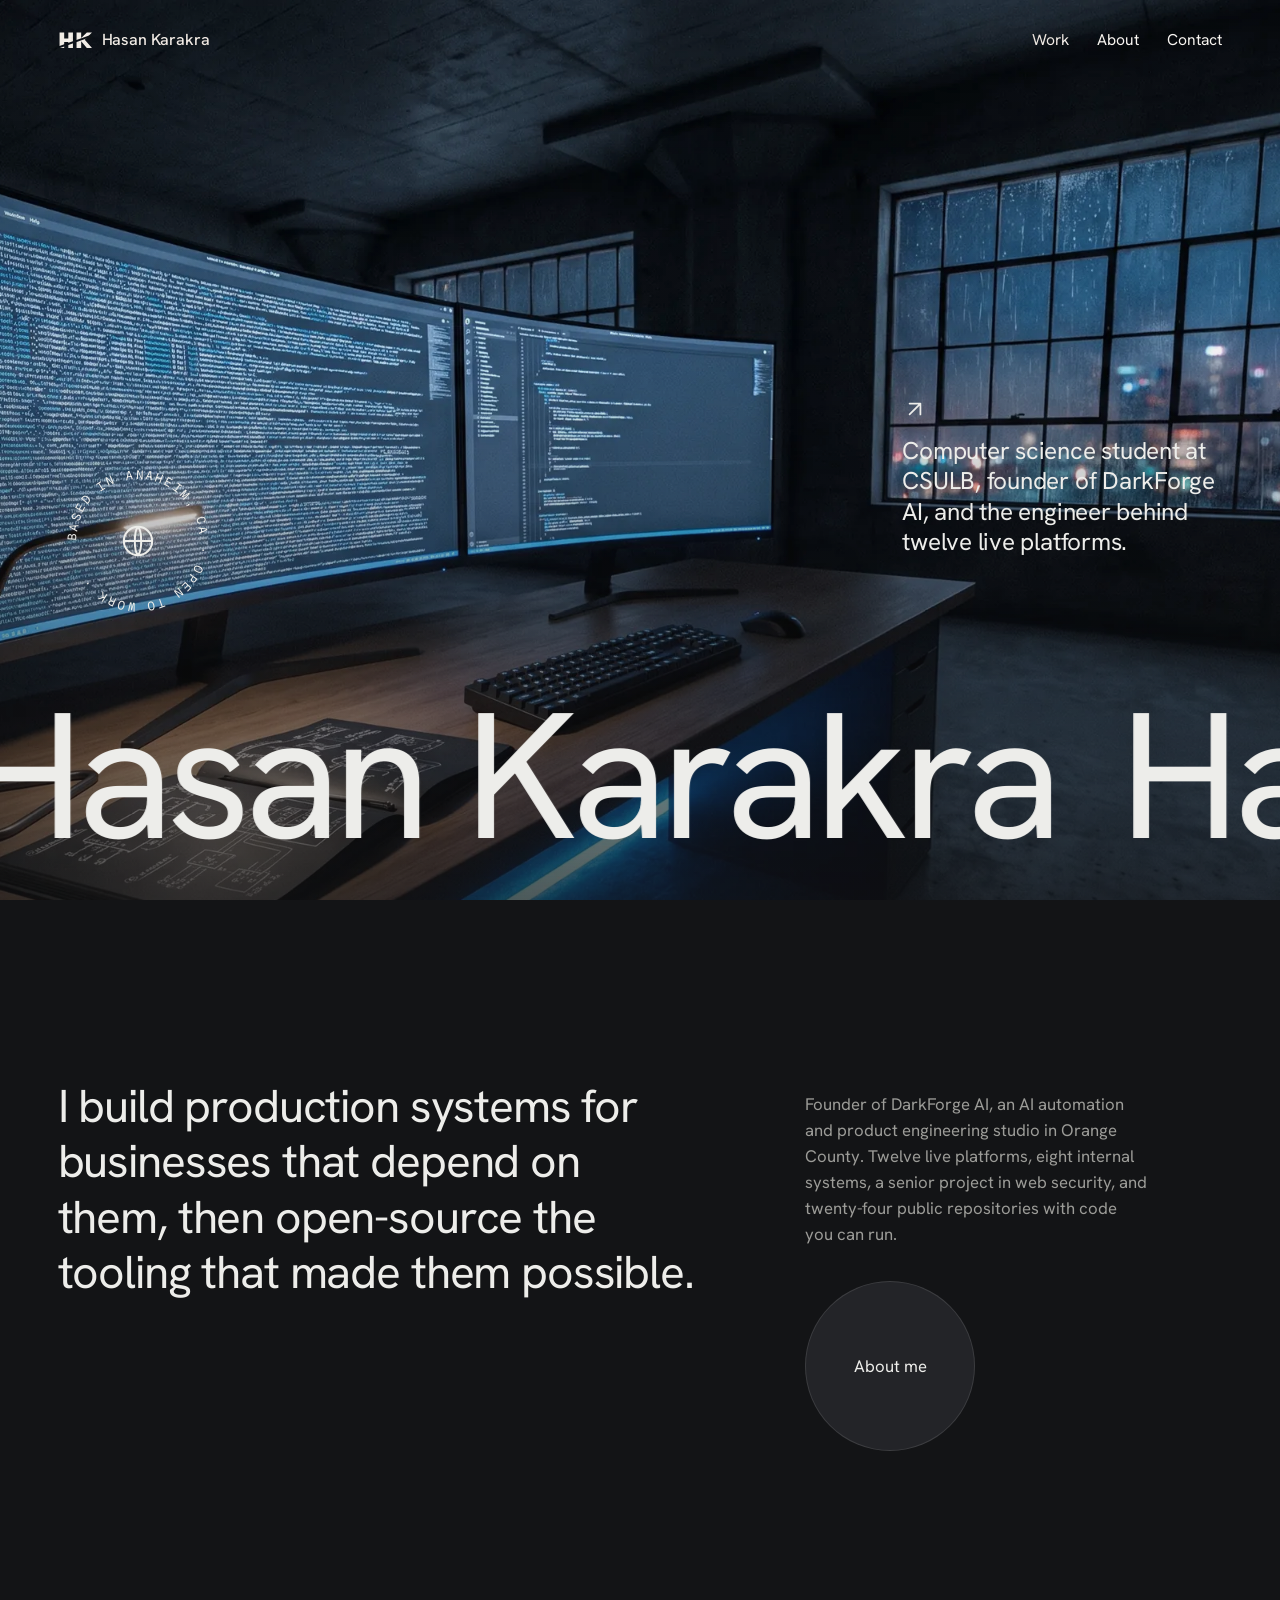
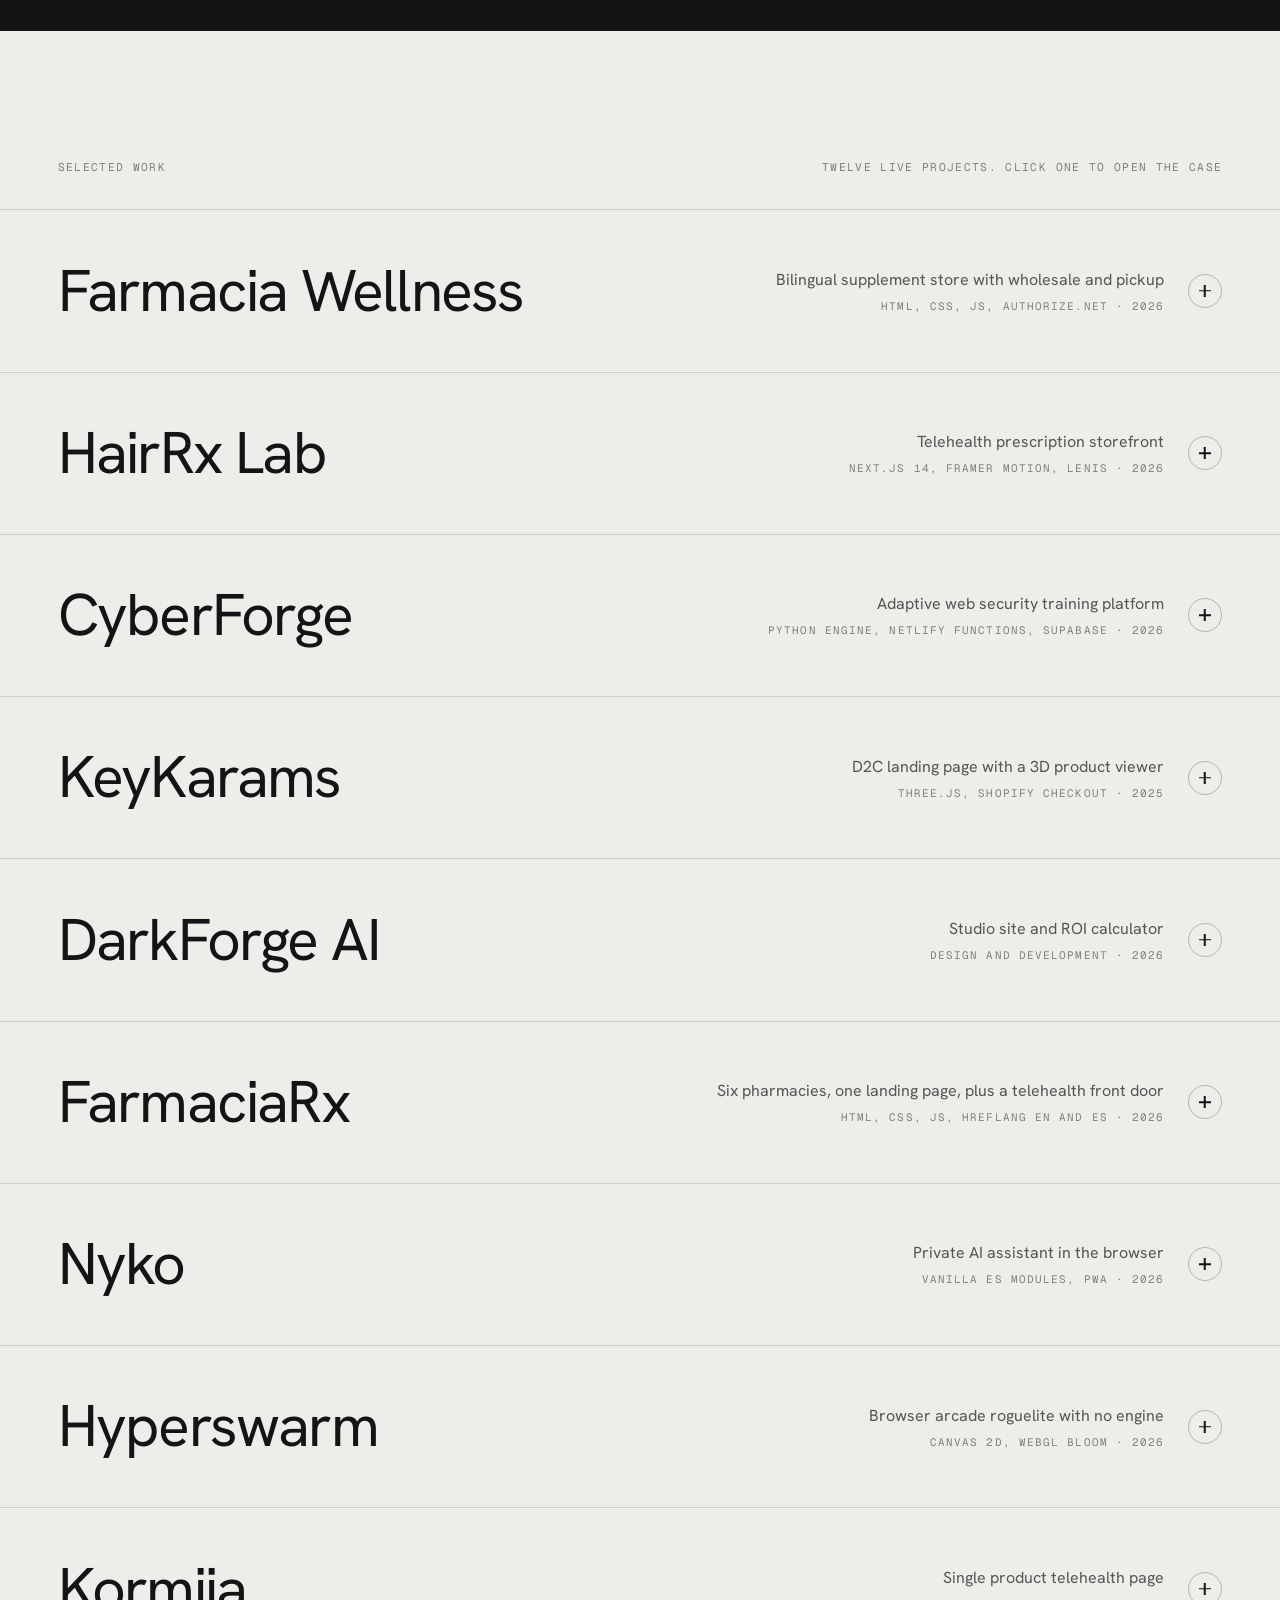
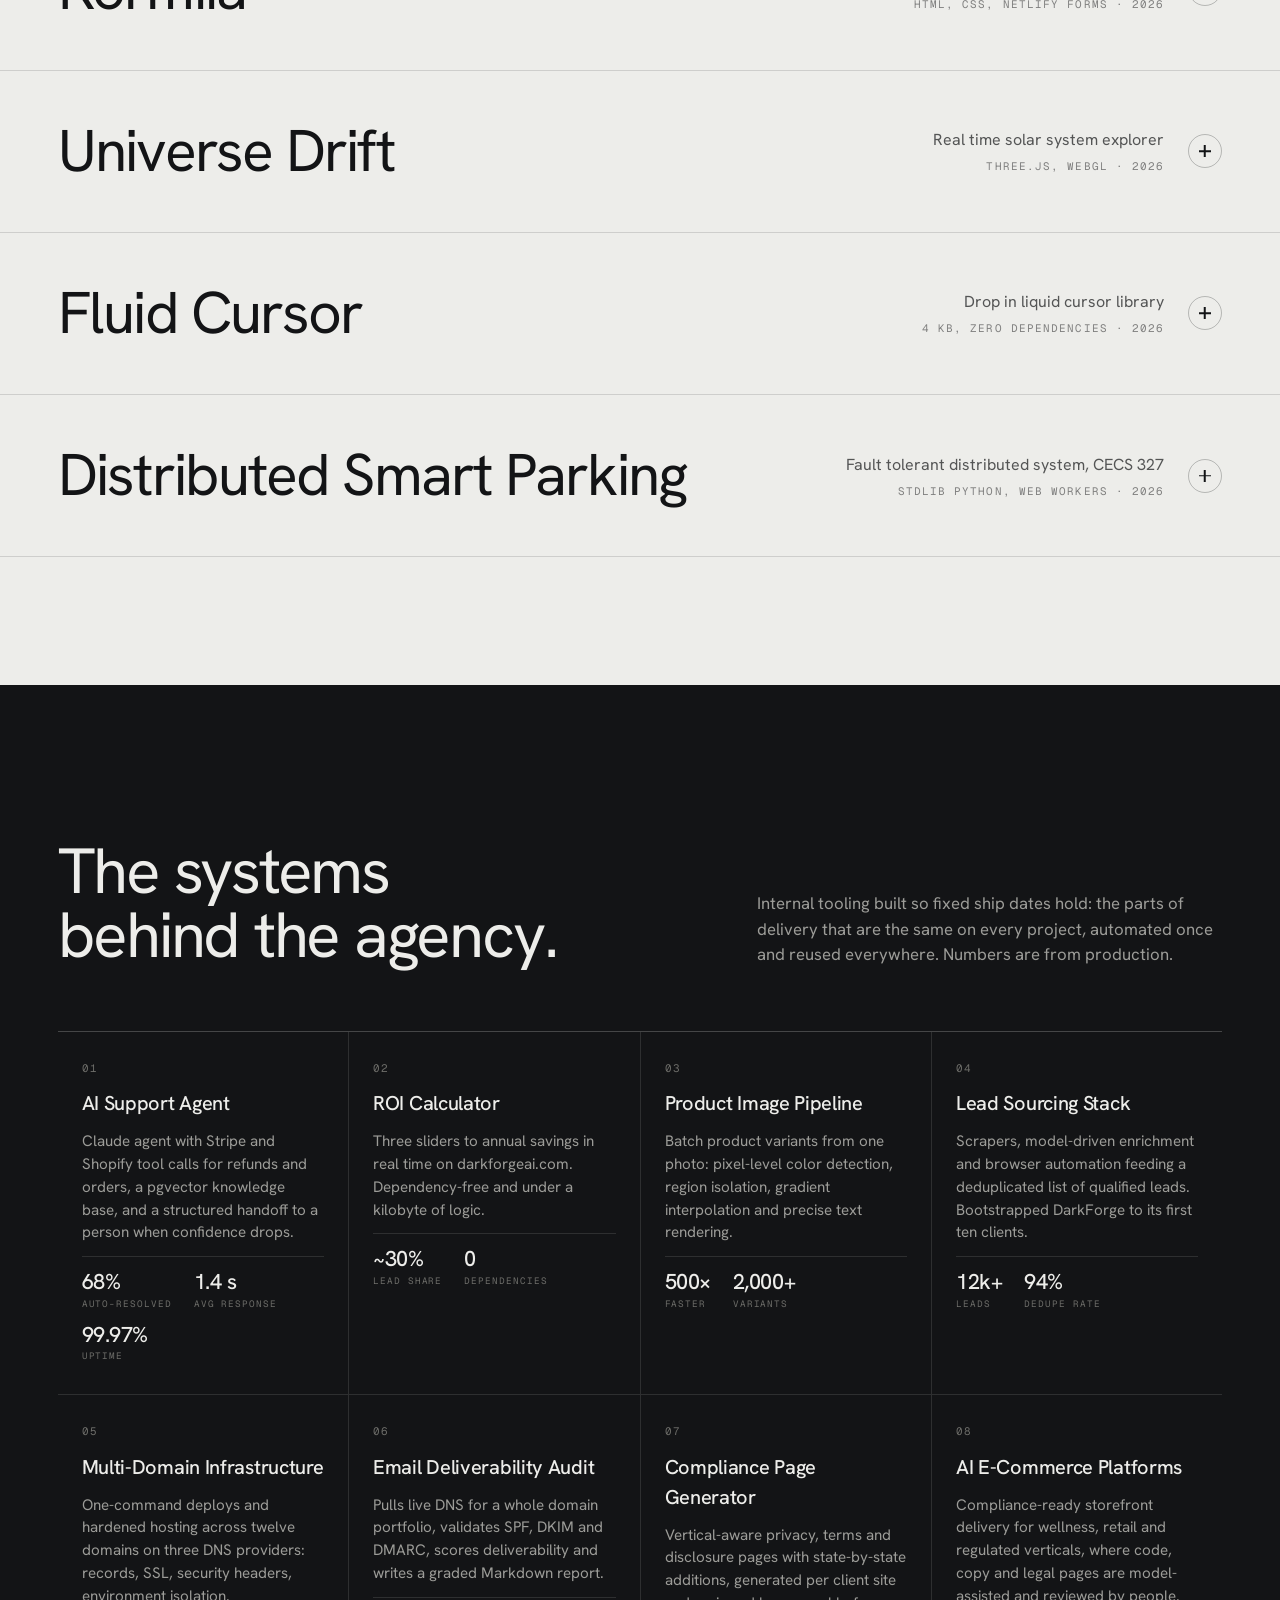
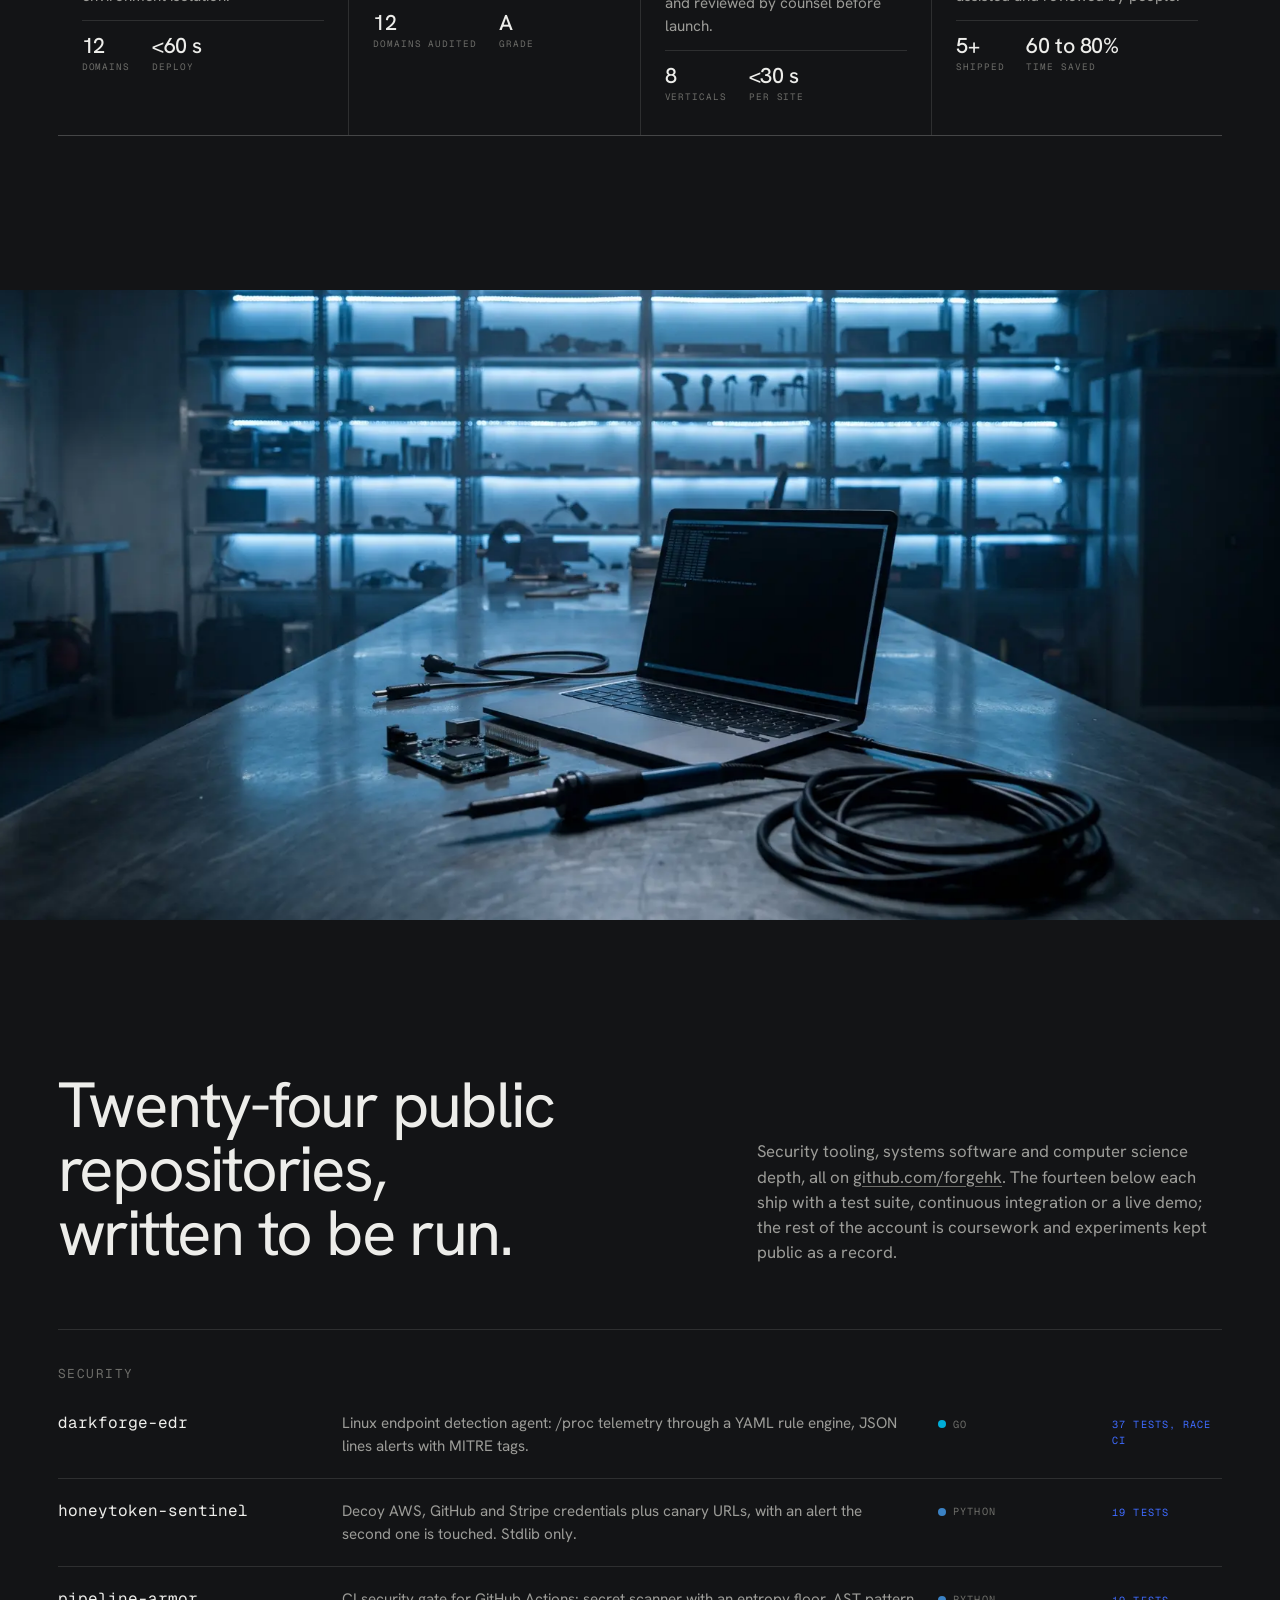
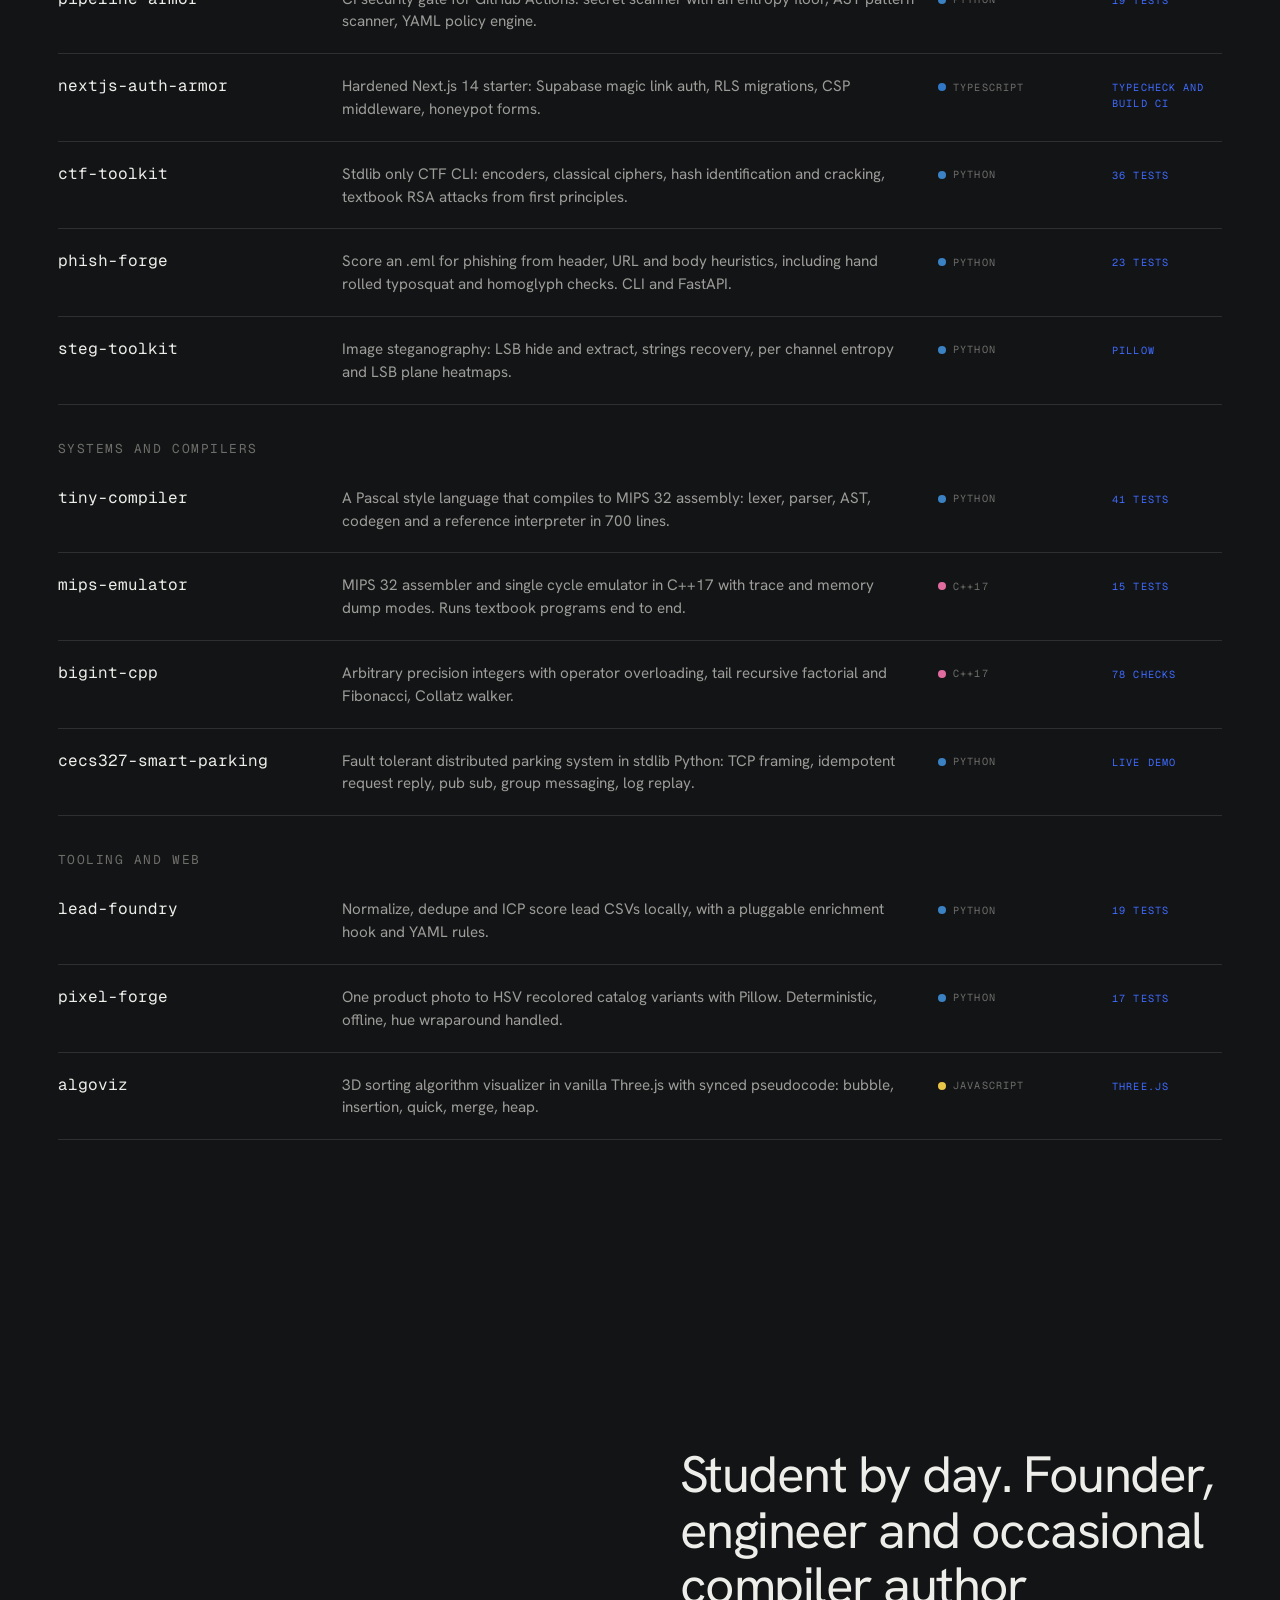
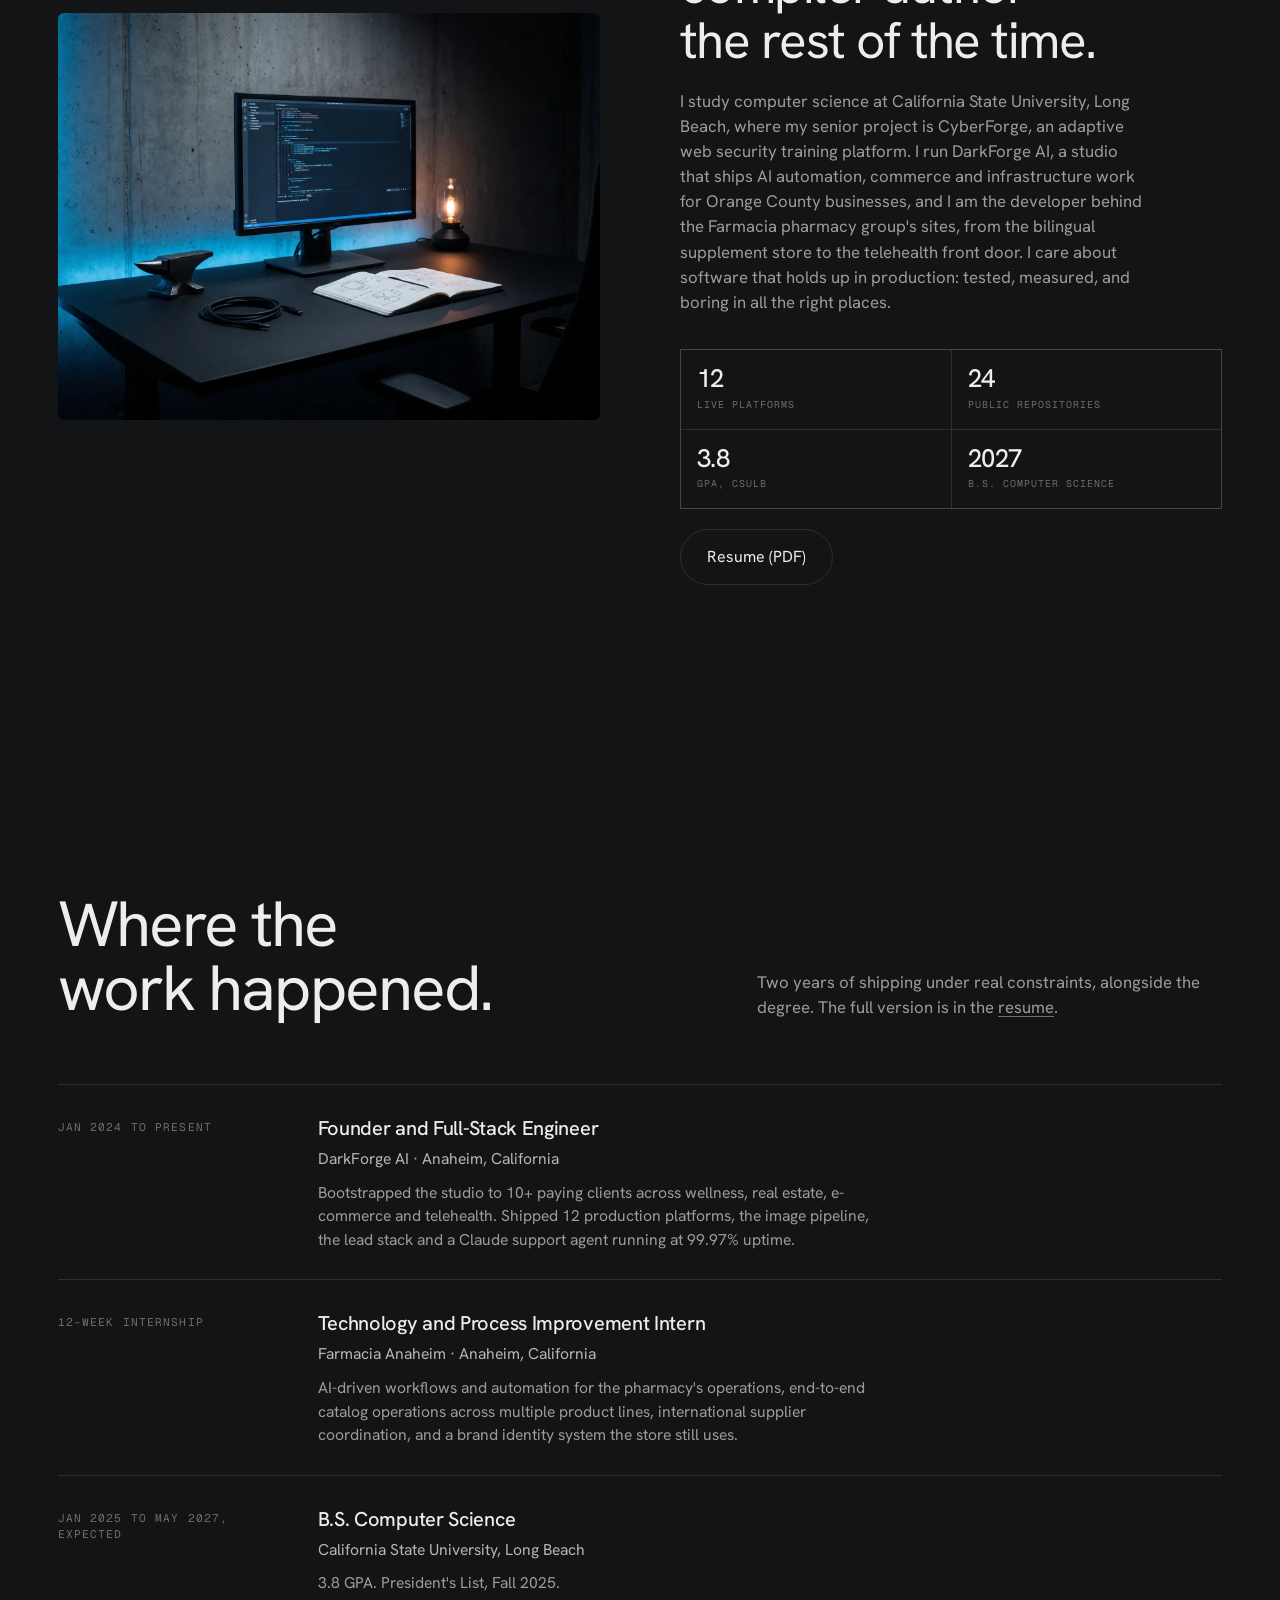
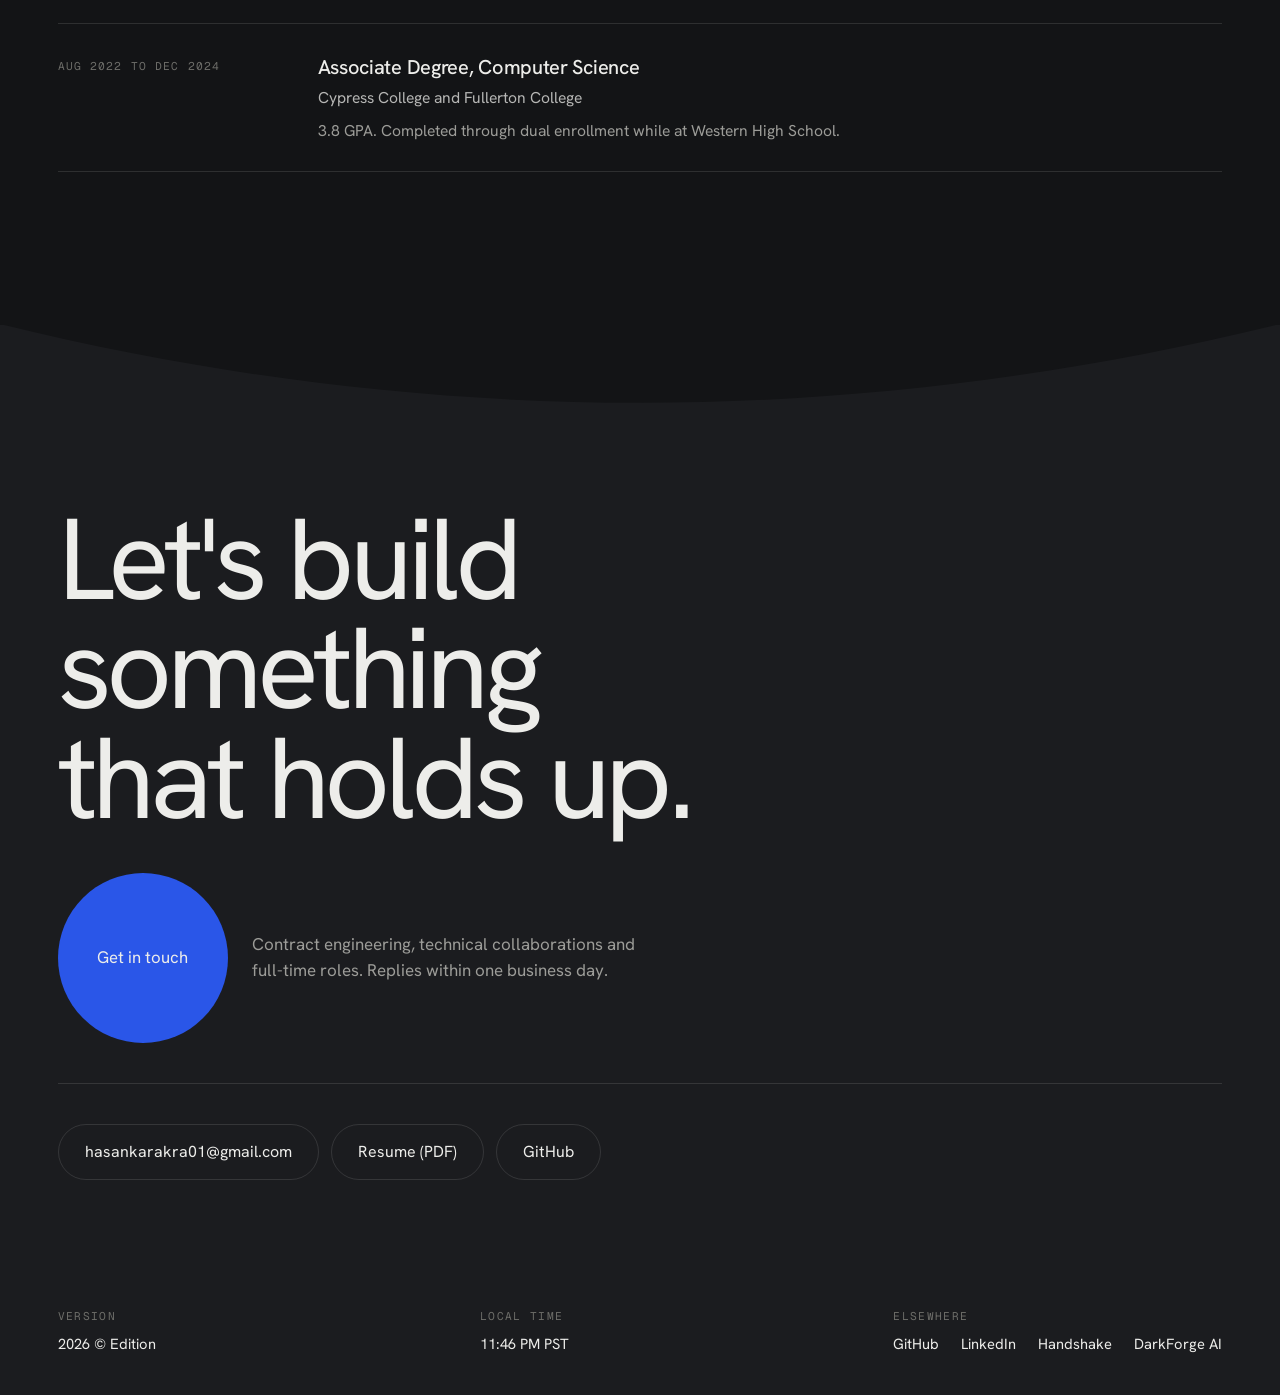
==== commit 96c70dab: "Remove the GP Biosupply case" ====
--- a/index.html
+++ b/index.html
@@ -4,7 +4,7 @@
 <meta charset="utf-8">
 <meta name="viewport" content="width=device-width,initial-scale=1,viewport-fit=cover">
 <title>Hasan Karakra | Engineer and founder of DarkForge AI</title>
-<meta name="description" content="Hasan Karakra is a computer science student at CSULB and the founder of DarkForge AI. Thirteen live platforms for real businesses, an adaptive web security training platform, security tooling, a compiler and an EDR agent, all with working code.">
+<meta name="description" content="Hasan Karakra is a computer science student at CSULB and the founder of DarkForge AI. Twelve live platforms for real businesses, an adaptive web security training platform, security tooling, a compiler and an EDR agent, all with working code.">
 <link rel="canonical" href="https://hkforge.dev">
 <meta name="robots" content="noindex, nofollow, noarchive">
 <meta name="theme-color" content="#131416">
@@ -14,14 +14,14 @@
 <meta property="og:locale" content="en_US">
 <meta property="og:url" content="https://hkforge.dev">
 <meta property="og:title" content="Hasan Karakra | Engineer and founder of DarkForge AI">
-<meta property="og:description" content="Thirteen live platforms for real businesses, an adaptive web security training platform, security tooling, a compiler and an EDR agent, all with working code.">
+<meta property="og:description" content="Twelve live platforms for real businesses, an adaptive web security training platform, security tooling, a compiler and an EDR agent, all with working code.">
 <meta property="og:image" content="https://hkforge.dev/og-image.jpg?v=4">
 <meta property="og:image:width" content="1200">
 <meta property="og:image:height" content="630">
 <meta property="og:image:alt" content="Hasan Karakra, engineer and founder of DarkForge AI">
 <meta name="twitter:card" content="summary_large_image">
 <meta name="twitter:title" content="Hasan Karakra | Engineer and founder of DarkForge AI">
-<meta name="twitter:description" content="Thirteen live platforms for real businesses, an adaptive web security training platform, security tooling, a compiler and an EDR agent, all with working code.">
+<meta name="twitter:description" content="Twelve live platforms for real businesses, an adaptive web security training platform, security tooling, a compiler and an EDR agent, all with working code.">
 <meta name="twitter:image" content="https://hkforge.dev/og-image.jpg?v=4">
 <link rel="icon" href="/favicon.ico?v=4" sizes="16x16 32x32 48x48">
 <link rel="icon" href="/favicon-32.png?v=4" type="image/png" sizes="32x32">
@@ -81,7 +81,7 @@
   <div class="bg"><img src="/assets/img/hero.webp" srcset="/assets/img/hero-1200.webp 1200w, /assets/img/hero.webp 2400w" sizes="100vw" width="2400" height="1350" alt="A dark loft studio at night: two monitors of code, a notebook of system diagrams, rain on the window and city lights beyond" fetchpriority="high" decoding="async"></div>
   <div class="side">
     <svg class="arrow" viewBox="0 0 24 24" aria-hidden="true"><path d="M7 7h10v10M17 7 7 17" stroke-width="1.6" stroke-linecap="round" stroke-linejoin="round"/></svg>
-    <p>Computer science student at CSULB, founder of DarkForge AI, and the engineer behind thirteen live platforms.</p>
+    <p>Computer science student at CSULB, founder of DarkForge AI, and the engineer behind twelve live platforms.</p>
   </div>
   <div class="badge" aria-hidden="true">
     <svg viewBox="0 0 150 150"><defs><path id="ring" d="M75 75 m-58 0 a58 58 0 1 1 116 0 a58 58 0 1 1 -116 0"/></defs><text><textPath href="#ring" startOffset="0">Based in Anaheim, CA · Open to work ·&#160;</textPath></text></svg>
@@ -93,13 +93,13 @@
 <section class="statement">
   <h2 class="lines">I build production systems for businesses that depend on them, then open-source the tooling that made them possible.</h2>
   <div class="aside">
-    <p class="fade">Founder of DarkForge AI, an AI automation and product engineering studio in Orange County. Thirteen live platforms, eight internal systems, a senior project in web security, and twenty-four public repositories with code you can run.</p>
+    <p class="fade">Founder of DarkForge AI, an AI automation and product engineering studio in Orange County. Twelve live platforms, eight internal systems, a senior project in web security, and twenty-four public repositories with code you can run.</p>
     <a class="roundbtn fade" href="#about"><span>About me</span></a>
   </div>
 </section>
 
 <section class="work" id="work">
-  <p class="label"><span>Selected work</span><span>Thirteen live projects. Click one to open the case</span></p>
+  <p class="label"><span>Selected work</span><span>Twelve live projects. Click one to open the case</span></p>
   <div class="list">
     <div class="item" role="button" tabindex="0" aria-expanded="false" aria-controls="case-farmacia-wellness" data-shot="farmacia-wellness"><span class="t">Farmacia Wellness</span><span class="m">Bilingual supplement store with wholesale and pickup<small>HTML, CSS, JS, Authorize.Net · 2026</small></span><span class="plus" aria-hidden="true"></span></div>
     <div class="case" id="case-farmacia-wellness"><div class="case-in"><div class="case-grid">
@@ -187,17 +187,6 @@
         <p>Four ships, 28 stackable upgrades, weapon evolutions, four bosses, daily operations, a hangar, trophies and records, all in one 182 KB HTML file with no external scripts. The game loop, collision, particles and a WebGL bloom pass are hand written; saves live in localStorage.</p>
         <dl class="facts"><div><dt>Role</dt><dd>Design, code, audio, art</dd></div><div><dt>Stack</dt><dd>Canvas 2D, WebGL, JavaScript</dd></div><div><dt>Outcome</dt><dd>Version 6.0; one file; runs offline</dd></div></dl>
         <a class="pill dark" href="https://inquisitive-semifreddo-b68115.netlify.app" target="_blank" rel="noopener">Visit inquisitive-semifreddo-b68115.netlify.app <span aria-hidden="true">&#8599;</span></a>
-      </div>
-    </div></div></div>
-    <div class="item" role="button" tabindex="0" aria-expanded="false" aria-controls="case-gpbiosupply" data-shot="gpbiosupply"><span class="t">GP Biosupply</span><span class="m">B2B supply site with a certificate library<small>HTML, CSS, JS, Netlify forms · 2026</small></span><span class="plus" aria-hidden="true"></span></div>
-    <div class="case" id="case-gpbiosupply"><div class="case-in"><div class="case-grid">
-      <div class="frame tall"><div class="bar"><i></i><i></i><i></i><span>gpbiosupply.com</span></div><div class="screen"><img src="/assets/img/tall-gpbiosupply.webp" srcset="/assets/img/tall-gpbiosupply-800.webp 800w, /assets/img/tall-gpbiosupply.webp 1200w" sizes="(min-width:960px) 52vw, 92vw" alt="GP Biosupply, full page" loading="lazy" decoding="async"></div></div>
-      <div class="case-text">
-        <p class="label">B2B · Live · 2026</p>
-        <h3>A supply site for clinics that asks the questions a buyer asks.</h3>
-        <p>Catalog, quality process, a certificate of analysis library with every batch PDF, resources, FAQ and a practice pricing request form. Written for med spas and weight loss programs that need the paperwork before the product.</p>
-        <dl class="facts"><div><dt>Role</dt><dd>Design, build, COA library, deploy</dd></div><div><dt>Stack</dt><dd>HTML, CSS, JS, Netlify forms</dd></div><div><dt>Outcome</dt><dd>Batch certificates published as a browsable library; pricing requests routed to the owner</dd></div></dl>
-        <a class="pill dark" href="https://gpbiosupply.com" target="_blank" rel="noopener">Visit gpbiosupply.com <span aria-hidden="true">&#8599;</span></a>
       </div>
     </div></div></div>
     <div class="item" role="button" tabindex="0" aria-expanded="false" aria-controls="case-kormiia" data-shot="kormiia"><span class="t">Kormiia</span><span class="m">Single product telehealth page<small>HTML, CSS, Netlify forms · 2026</small></span><span class="plus" aria-hidden="true"></span></div>
@@ -254,7 +243,6 @@
     <img data-key="farmaciarx" src="/assets/img/shot-farmaciarx.webp" srcset="/assets/img/shot-farmaciarx.webp 1200w, /assets/img/shot-farmaciarx-1800.webp 1800w, /assets/img/shot-farmaciarx-2400.webp 2400w" sizes="800px" width="1200" height="750" alt="" loading="lazy" decoding="async">
     <img data-key="nyko" src="/assets/img/shot-nyko.webp" srcset="/assets/img/shot-nyko.webp 1200w, /assets/img/shot-nyko-1800.webp 1800w, /assets/img/shot-nyko-2400.webp 2400w" sizes="800px" width="1200" height="750" alt="" loading="lazy" decoding="async">
     <img data-key="hyperswarm" src="/assets/img/shot-hyperswarm.webp" srcset="/assets/img/shot-hyperswarm.webp 1200w, /assets/img/shot-hyperswarm-1800.webp 1800w, /assets/img/shot-hyperswarm-2400.webp 2400w" sizes="800px" width="1200" height="750" alt="" loading="lazy" decoding="async">
-    <img data-key="gpbiosupply" src="/assets/img/shot-gpbiosupply.webp" srcset="/assets/img/shot-gpbiosupply.webp 1200w, /assets/img/shot-gpbiosupply-1800.webp 1800w, /assets/img/shot-gpbiosupply-2400.webp 2400w" sizes="800px" width="1200" height="750" alt="" loading="lazy" decoding="async">
     <img data-key="kormiia" src="/assets/img/shot-kormiia.webp" srcset="/assets/img/shot-kormiia.webp 1200w, /assets/img/shot-kormiia-1800.webp 1800w, /assets/img/shot-kormiia-2400.webp 2400w" sizes="800px" width="1200" height="750" alt="" loading="lazy" decoding="async">
     <img data-key="universe-drift" src="/assets/img/shot-universe-drift.webp" srcset="/assets/img/shot-universe-drift.webp 1200w, /assets/img/shot-universe-drift-1800.webp 1800w, /assets/img/shot-universe-drift-2400.webp 2400w" sizes="800px" width="1200" height="750" alt="" loading="lazy" decoding="async">
     <img data-key="fluid-cursor" src="/assets/img/shot-fluid-cursor.webp" srcset="/assets/img/shot-fluid-cursor.webp 1200w, /assets/img/shot-fluid-cursor-1800.webp 1800w, /assets/img/shot-fluid-cursor-2400.webp 2400w" sizes="800px" width="1200" height="750" alt="" loading="lazy" decoding="async">
@@ -315,7 +303,7 @@
     <h2 class="lines">Student by day. Founder, engineer and occasional compiler author the rest of the time.</h2>
     <p class="fade">I study computer science at California State University, Long Beach, where my senior project is CyberForge, an adaptive web security training platform. I run DarkForge AI, a studio that ships AI automation, commerce and infrastructure work for Orange County businesses, and I am the developer behind the Farmacia pharmacy group's sites, from the bilingual supplement store to the telehealth front door. I care about software that holds up in production: tested, measured, and boring in all the right places.</p>
     <div class="facts fade">
-      <div><b>13</b><span>Live platforms</span></div>
+      <div><b>12</b><span>Live platforms</span></div>
       <div><b>24</b><span>Public repositories</span></div>
       <div><b>3.8</b><span>GPA, CSULB</span></div>
       <div><b>2027</b><span>B.S. Computer Science</span></div>
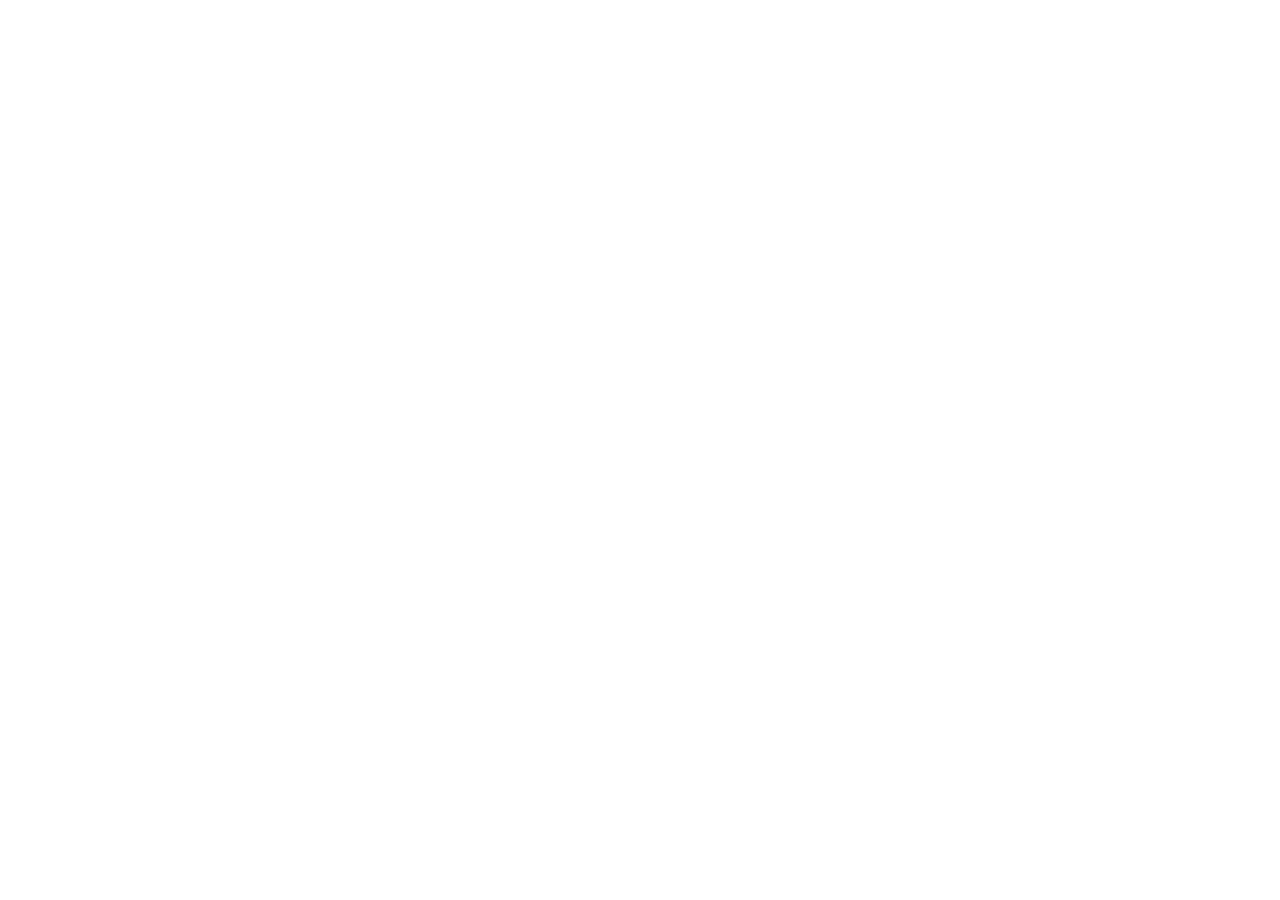
==== commit 65b388a7: "Redirect to hkforge.dev" ====
--- a/index.html
+++ b/index.html
@@ -1,354 +1,14 @@
-<!DOCTYPE html>
-<html lang="en" class="no-js">
+<!doctype html>
+<html lang="en">
 <head>
 <meta charset="utf-8">
-<meta name="viewport" content="width=device-width,initial-scale=1,viewport-fit=cover">
-<title>Hasan Karakra | Engineer and founder of DarkForge AI</title>
-<meta name="description" content="Hasan Karakra is a computer science student at CSULB and the founder of DarkForge AI. Twelve live platforms for real businesses, an adaptive web security training platform, security tooling, a compiler and an EDR agent, all with working code.">
-<link rel="canonical" href="https://hkforge.dev">
-<meta name="robots" content="noindex, nofollow, noarchive">
-<meta name="theme-color" content="#131416">
-<meta name="author" content="Hasan Karakra">
-<meta property="og:type" content="profile">
-<meta property="og:site_name" content="hkforge.dev">
-<meta property="og:locale" content="en_US">
-<meta property="og:url" content="https://hkforge.dev">
-<meta property="og:title" content="Hasan Karakra | Engineer and founder of DarkForge AI">
-<meta property="og:description" content="Twelve live platforms for real businesses, an adaptive web security training platform, security tooling, a compiler and an EDR agent, all with working code.">
-<meta property="og:image" content="https://hkforge.dev/og-image.jpg?v=4">
-<meta property="og:image:width" content="1200">
-<meta property="og:image:height" content="630">
-<meta property="og:image:alt" content="Hasan Karakra, engineer and founder of DarkForge AI">
-<meta name="twitter:card" content="summary_large_image">
-<meta name="twitter:title" content="Hasan Karakra | Engineer and founder of DarkForge AI">
-<meta name="twitter:description" content="Twelve live platforms for real businesses, an adaptive web security training platform, security tooling, a compiler and an EDR agent, all with working code.">
-<meta name="twitter:image" content="https://hkforge.dev/og-image.jpg?v=4">
-<link rel="icon" href="/favicon.ico?v=4" sizes="16x16 32x32 48x48">
-<link rel="icon" href="/favicon-32.png?v=4" type="image/png" sizes="32x32">
-<link rel="icon" href="/favicon.svg?v=4" type="image/svg+xml">
-<link rel="apple-touch-icon" href="/apple-touch-icon.png?v=4">
-<link rel="preload" href="/assets/fonts/hanken.woff2" as="font" type="font/woff2" crossorigin>
-<link rel="preload" href="/assets/fonts/geist-mono.woff2" as="font" type="font/woff2" crossorigin>
-<link rel="preload" as="image" href="/assets/img/hero-1200.webp" imagesrcset="/assets/img/hero-1200.webp 1200w, /assets/img/hero.webp 2400w" imagesizes="100vw" fetchpriority="high">
-<link rel="stylesheet" href="/assets/styles.css?v=202610301200">
-
+<meta name="viewport" content="width=device-width,initial-scale=1">
+<title>Hasan Karakra | hkforge.dev</title>
+<meta name="robots" content="noindex">
+<meta http-equiv="refresh" content="0; url=https://hkforge.dev/">
+<script>location.replace("https://hkforge.dev/" + location.hash);</script>
 </head>
 <body>
-<a class="skip" href="#main">Skip to content</a>
-
-<header class="nav">
-  <a class="brand" href="/" aria-label="Hasan Karakra, home">
-    <svg class="mark" viewBox="0 0 132 72" aria-hidden="true">
-      <defs><mask id="nav-slice" maskUnits="userSpaceOnUse" x="0" y="0" width="132" height="72"><rect width="132" height="72" fill="#fff"/><polygon points="-4,62 136,12 136,20 -4,70" fill="#000"/></mask></defs>
-      <g fill="currentColor" mask="url(#nav-slice)"><path d="M6 6H24V29H40V6H58V66H40V43H24V66H6Z"/><path d="M72 6H90V27L112 6H132L104 34L132 66H112L90 40V66H72Z"/></g>
-    </svg>
-    <span class="who"><span>Hasan Karakra</span><span>Engineer, Anaheim</span></span>
-  </a>
-  <nav class="nav-links" aria-label="Primary">
-    <a href="/#work">Work</a>
-    <a href="/#about">About</a>
-    <a href="/#contact">Contact</a>
-  </nav>
-</header>
-<button class="menu-btn" aria-label="Menu" aria-expanded="false" aria-controls="drawer"><span></span></button>
-<aside class="drawer" id="drawer">
-  <div>
-    <p class="label">Navigation</p>
-    <nav aria-label="Menu">
-      <a href="/#work">Work</a>
-      <a href="/#systems">Systems</a>
-      <a href="/#open-source">Open source</a>
-      <a href="/#about">About</a>
-      <a href="/#contact">Contact</a>
-    </nav>
-  </div>
-  <div>
-    <p class="label">Elsewhere</p>
-    <div class="socials">
-      <a href="https://github.com/forgehk" target="_blank" rel="noopener">GitHub</a>
-      <a href="https://www.linkedin.com/in/hasan-karakra-ba94a440b/" target="_blank" rel="noopener">LinkedIn</a>
-      <a href="https://app.joinhandshake.com/profiles/hasan-karakra" target="_blank" rel="noopener">Handshake</a>
-      <a href="https://darkforgeai.com" target="_blank" rel="noopener">DarkForge AI</a>
-      <a href="/resume.pdf" target="_blank" rel="noopener">Resume</a>
-    </div>
-  </div>
-</aside>
-
-<main id="main">
-<div class="preloader" aria-hidden="true"><div class="word">Hello</div></div>
-
-<section class="hero">
-  <div class="bg"><img src="/assets/img/hero.webp" srcset="/assets/img/hero-1200.webp 1200w, /assets/img/hero.webp 2400w" sizes="100vw" width="2400" height="1350" alt="A dark loft studio at night: two monitors of code, a notebook of system diagrams, rain on the window and city lights beyond" fetchpriority="high" decoding="async"></div>
-  <div class="side">
-    <svg class="arrow" viewBox="0 0 24 24" aria-hidden="true"><path d="M7 7h10v10M17 7 7 17" stroke-width="1.6" stroke-linecap="round" stroke-linejoin="round"/></svg>
-    <p>Computer science student at CSULB, founder of DarkForge AI, and the engineer behind twelve live platforms.</p>
-  </div>
-  <div class="badge" aria-hidden="true">
-    <svg viewBox="0 0 150 150"><defs><path id="ring" d="M75 75 m-58 0 a58 58 0 1 1 116 0 a58 58 0 1 1 -116 0"/></defs><text><textPath href="#ring" startOffset="0">Based in Anaheim, CA · Open to work ·&#160;</textPath></text></svg>
-    <div class="globe"><svg viewBox="0 0 24 24"><circle cx="12" cy="12" r="10"/><path d="M2 12h20M12 2c3 3.2 3 16.8 0 20M12 2c-3 3.2-3 16.8 0 20"/></svg></div>
-  </div>
-  <h1 class="name" aria-label="Hasan Karakra"><span class="track" aria-hidden="true"><span>Hasan Karakra</span><span>Hasan Karakra</span><span>Hasan Karakra</span><span>Hasan Karakra</span></span></h1>
-</section>
-
-<section class="statement">
-  <h2 class="lines">I build production systems for businesses that depend on them, then open-source the tooling that made them possible.</h2>
-  <div class="aside">
-    <p class="fade">Founder of DarkForge AI, an AI automation and product engineering studio in Orange County. Twelve live platforms, eight internal systems, a senior project in web security, and twenty-four public repositories with code you can run.</p>
-    <a class="roundbtn fade" href="#about"><span>About me</span></a>
-  </div>
-</section>
-
-<section class="work" id="work">
-  <p class="label"><span>Selected work</span><span>Twelve live projects. Click one to open the case</span></p>
-  <div class="list">
-    <div class="item" role="button" tabindex="0" aria-expanded="false" aria-controls="case-farmacia-wellness" data-shot="farmacia-wellness"><span class="t">Farmacia Wellness</span><span class="m">Bilingual supplement store with wholesale and pickup<small>HTML, CSS, JS, Authorize.Net · 2026</small></span><span class="plus" aria-hidden="true"></span></div>
-    <div class="case" id="case-farmacia-wellness"><div class="case-in"><div class="case-grid">
-      <div class="frame tall"><div class="bar"><i></i><i></i><i></i><span>farmaciasupplements.com</span></div><div class="screen"><img src="/assets/img/tall-farmacia-wellness.webp" srcset="/assets/img/tall-farmacia-wellness-800.webp 800w, /assets/img/tall-farmacia-wellness.webp 1200w" sizes="(min-width:960px) 52vw, 92vw" alt="Farmacia Wellness, full page" loading="lazy" decoding="async"></div></div>
-      <div class="case-text">
-        <p class="label">Commerce · Live · 2026</p>
-        <h3>Pharmacy grade supplements, in English and Spanish.</h3>
-        <p>A multi page store for the Farmacia pharmacy group: fourteen formulas, a cart with Authorize.Net checkout, a wholesale channel, order status, policies and real store photography. Every string ships in English and Spanish, and the pages are static so they stay fast on the phones most customers use.</p>
-        <dl class="facts"><div><dt>Role</dt><dd>Design, build, catalog, photography, deploy</dd></div><div><dt>Stack</dt><dd>HTML, CSS, JS, Netlify forms, Authorize.Net, GA4</dd></div><div><dt>Outcome</dt><dd>14 products, English and Spanish throughout, wholesale and pickup paths, policies reviewed with the owner</dd></div></dl>
-        <a class="pill dark" href="https://farmaciasupplements.com" target="_blank" rel="noopener">Visit farmaciasupplements.com <span aria-hidden="true">&#8599;</span></a>
-      </div>
-    </div></div></div>
-    <div class="item" role="button" tabindex="0" aria-expanded="false" aria-controls="case-hairrx" data-shot="hairrx"><span class="t">HairRx Lab</span><span class="m">Telehealth prescription storefront<small>Next.js 14, Framer Motion, Lenis · 2026</small></span><span class="plus" aria-hidden="true"></span></div>
-    <div class="case" id="case-hairrx"><div class="case-in"><div class="case-grid">
-      <div class="frame tall"><div class="bar"><i></i><i></i><i></i><span>hairrxlab.com</span></div><div class="screen"><img src="/assets/img/tall-hairrx.webp" srcset="/assets/img/tall-hairrx-800.webp 800w, /assets/img/tall-hairrx.webp 1200w" sizes="(min-width:960px) 52vw, 92vw" alt="HairRx Lab, full page" loading="lazy" decoding="async"></div></div>
-      <div class="case-text">
-        <p class="label">Telehealth · Live · 2026</p>
-        <h3>An editorial storefront for a compounded hair regrowth prescription.</h3>
-        <p>A single product site for a compounded topical: a scroll pinned sequence from sign up to scalp, a drag to compare before and after slider, the formula explained, three pricing options and a consultation flow that routes to a licensed prescriber. Rx only language throughout.</p>
-        <dl class="facts"><div><dt>Role</dt><dd>Design, build, motion, deploy</dd></div><div><dt>Stack</dt><dd>Next.js 14, Framer Motion, Lenis, Radix</dd></div><div><dt>Outcome</dt><dd>Static Next.js build on a real customer domain; consultation handoff to the prescriber</dd></div></dl>
-        <a class="pill dark" href="https://hairrxlab.com" target="_blank" rel="noopener">Visit hairrxlab.com <span aria-hidden="true">&#8599;</span></a>
-      </div>
-    </div></div></div>
-    <div class="item" role="button" tabindex="0" aria-expanded="false" aria-controls="case-cyberforge" data-shot="cyberforge"><span class="t">CyberForge</span><span class="m">Adaptive web security training platform<small>Python engine, Netlify Functions, Supabase · 2026</small></span><span class="plus" aria-hidden="true"></span></div>
-    <div class="case" id="case-cyberforge"><div class="case-in"><div class="case-grid">
-      <div class="frame tall"><div class="bar"><i></i><i></i><i></i><span>cyberforge-cecs491a.netlify.app</span></div><div class="screen"><img src="/assets/img/tall-cyberforge.webp" srcset="/assets/img/tall-cyberforge-800.webp 800w, /assets/img/tall-cyberforge.webp 1200w" sizes="(min-width:960px) 52vw, 92vw" alt="CyberForge, full page" loading="lazy" decoding="async"></div></div>
-      <div class="case-text">
-        <p class="label">Senior project · In progress · 2026</p>
-        <h3>A course that places you first, then teaches only what you need.</h3>
-        <p>CECS 491A senior project at CSULB, team of five. A 32 question placement marks each of 16 lessons as mastered, review or learn; a prerequisite graph unlocks the path; every lesson ends in a lab on a vulnerable application that is graded on the server. I built the application shell, the browser copy of the path engine, the Supabase accounts and server side grading, the nine tool security toolkit, the lab workbench and the 3D hero, and ran the design and accessibility audit.</p>
-        <dl class="facts"><div><dt>Role</dt><dd>Application, backend integration, toolkit, audit</dd></div><div><dt>Stack</dt><dd>Python engine, vanilla JS, Netlify Functions running Pyodide, Supabase, Three.js</dd></div><div><dt>Outcome</dt><dd>16 lessons and a capstone, 18 labs, zero console errors and no overflow at 360 px on every route, the site grades itself A on its own header check</dd></div></dl>
-        <a class="pill dark" href="https://cyberforge-cecs491a.netlify.app" target="_blank" rel="noopener">Visit cyberforge-cecs491a.netlify.app <span aria-hidden="true">&#8599;</span></a>
-      </div>
-    </div></div></div>
-    <div class="item" role="button" tabindex="0" aria-expanded="false" aria-controls="case-keykarams" data-shot="keykarams"><span class="t">KeyKarams</span><span class="m">D2C landing page with a 3D product viewer<small>three.js, Shopify checkout · 2025</small></span><span class="plus" aria-hidden="true"></span></div>
-    <div class="case" id="case-keykarams"><div class="case-in"><div class="case-grid">
-      <div class="frame tall"><div class="bar"><i></i><i></i><i></i><span>keykarams.com</span></div><div class="screen"><img src="/assets/img/tall-keykarams.webp" srcset="/assets/img/tall-keykarams-800.webp 800w, /assets/img/tall-keykarams.webp 1200w" sizes="(min-width:960px) 52vw, 92vw" alt="KeyKarams, full page" loading="lazy" decoding="async"></div></div>
-      <div class="case-text">
-        <p class="label">Commerce · Live · 2025</p>
-        <h3>A custom front end for a precision machined key spinner.</h3>
-        <p>A hand built landing page with an interactive three.js model of the product, colour variants, a comparison table, reviews and FAQ, and an on page cart that hands off to Shopify checkout. Klaviyo abandoned cart and post purchase flows run behind it. Product photography variants came out of the image pipeline in the Systems section.</p>
-        <dl class="facts"><div><dt>Role</dt><dd>Design, build, 3D viewer, Klaviyo flows, catalog</dd></div><div><dt>Stack</dt><dd>HTML, CSS, JS, three.js, Shopify checkout, Klaviyo</dd></div><div><dt>Outcome</dt><dd>98 PageSpeed; 22 percent more carts recovered after the Klaviyo flows; 10 plus SKUs</dd></div></dl>
-        <a class="pill dark" href="https://keykarams.com/" target="_blank" rel="noopener">Visit keykarams.com <span aria-hidden="true">&#8599;</span></a>
-      </div>
-    </div></div></div>
-    <div class="item" role="button" tabindex="0" aria-expanded="false" aria-controls="case-darkforge" data-shot="darkforge"><span class="t">DarkForge AI</span><span class="m">Studio site and ROI calculator<small>Design and development · 2026</small></span><span class="plus" aria-hidden="true"></span></div>
-    <div class="case" id="case-darkforge"><div class="case-in"><div class="case-grid">
-      <div class="frame tall"><div class="bar"><i></i><i></i><i></i><span>darkforgeai.com</span></div><div class="screen"><img src="/assets/img/tall-darkforge.webp" srcset="/assets/img/tall-darkforge-800.webp 800w, /assets/img/tall-darkforge.webp 1200w" sizes="(min-width:960px) 52vw, 92vw" alt="DarkForge AI, full page" loading="lazy" decoding="async"></div></div>
-      <div class="case-text">
-        <p class="label">Agency · Live · 2026</p>
-        <h3>The studio&#x27;s own site, built like a product.</h3>
-        <p>Fixed scope AI, commerce and infrastructure work for Orange County operators, presented the way a real firm presents: services, process, work, insights. A static build with a lead qualifying ROI calculator, SEO landing pages, and a build step that fails on broken links or unreplaced copy.</p>
-        <dl class="facts"><div><dt>Role</dt><dd>Design, build, imagery, deploy</dd></div><div><dt>Stack</dt><dd>HTML, CSS, JS, Python build, Netlify</dd></div><div><dt>Outcome</dt><dd>About a third of qualified leads arrive through the calculator; 24 pages; the build fails on any broken link</dd></div></dl>
-        <a class="pill dark" href="https://darkforgeai.com" target="_blank" rel="noopener">Visit darkforgeai.com <span aria-hidden="true">&#8599;</span></a>
-      </div>
-    </div></div></div>
-    <div class="item" role="button" tabindex="0" aria-expanded="false" aria-controls="case-farmaciarx" data-shot="farmaciarx"><span class="t">FarmaciaRx</span><span class="m">Six pharmacies, one landing page, plus a telehealth front door<small>HTML, CSS, JS, hreflang EN and ES · 2026</small></span><span class="plus" aria-hidden="true"></span></div>
-    <div class="case" id="case-farmaciarx"><div class="case-in"><div class="case-grid">
-      <div class="frame tall"><div class="bar"><i></i><i></i><i></i><span>farmaciarx.com</span></div><div class="screen"><img src="/assets/img/tall-farmaciarx.webp" srcset="/assets/img/tall-farmaciarx-800.webp 800w, /assets/img/tall-farmaciarx.webp 1200w" sizes="(min-width:960px) 52vw, 92vw" alt="FarmaciaRx, full page" loading="lazy" decoding="async"></div></div>
-      <div class="case-text">
-        <p class="label">Healthcare · Live · 2026</p>
-        <h3>One design system for a pharmacy group and its online care.</h3>
-        <p>farmaciarx.com is the group landing page: six locations with hours, phones and reviews, transfer and refill forms, compounding, FAQ, with a full Spanish version under /es/ and hreflang. farmaciarxcare.com is the telehealth front door built on the same system: treatment paths for sexual health, hair loss and weight loss, a consultation form, and Rx only messaging reviewed with the pharmacist.</p>
-        <dl class="facts"><div><dt>Role</dt><dd>Design system, both builds, bilingual content, deploy</dd></div><div><dt>Stack</dt><dd>HTML, CSS, JS, Netlify forms, hreflang</dd></div><div><dt>Outcome</dt><dd>Two properties, one system; English and Spanish on both; forms that reach the pharmacy inbox</dd></div></dl>
-        <a class="pill dark" href="https://farmaciarx.com" target="_blank" rel="noopener">Visit farmaciarx.com <span aria-hidden="true">&#8599;</span></a> <a class="pill dark" href="https://farmaciarxcare.com" target="_blank" rel="noopener">Visit farmaciarxcare.com <span aria-hidden="true">&#8599;</span></a>
-      </div>
-    </div></div></div>
-    <div class="item" role="button" tabindex="0" aria-expanded="false" aria-controls="case-nyko" data-shot="nyko"><span class="t">Nyko</span><span class="m">Private AI assistant in the browser<small>Vanilla ES modules, PWA · 2026</small></span><span class="plus" aria-hidden="true"></span></div>
-    <div class="case" id="case-nyko"><div class="case-in"><div class="case-grid">
-      <div class="frame tall"><div class="bar"><i></i><i></i><i></i><span>nyko.app</span></div><div class="screen"><img src="/assets/img/tall-nyko.webp" srcset="/assets/img/tall-nyko-800.webp 800w, /assets/img/tall-nyko.webp 1200w" sizes="(min-width:960px) 52vw, 92vw" alt="Nyko, full page" loading="lazy" decoding="async"></div></div>
-      <div class="case-text">
-        <p class="label">Product · Live · 2026</p>
-        <h3>A private AI assistant that lives in the browser.</h3>
-        <p>Chat with slash commands, vision and PDF input, voice mode, custom bots with their own memory, web search, and a live canvas that renders HTML, SVG and diagrams as the model writes them. Installs as a PWA and keeps settings and history on the device.</p>
-        <dl class="facts"><div><dt>Role</dt><dd>Product, design, build</dd></div><div><dt>Stack</dt><dd>Vanilla JS modules, service worker, Netlify</dd></div><div><dt>Outcome</dt><dd>Installable PWA; chat, vision, voice, bots and canvas in one client</dd></div></dl>
-        <a class="pill dark" href="https://nyko.app" target="_blank" rel="noopener">Visit nyko.app <span aria-hidden="true">&#8599;</span></a>
-      </div>
-    </div></div></div>
-    <div class="item" role="button" tabindex="0" aria-expanded="false" aria-controls="case-hyperswarm" data-shot="hyperswarm"><span class="t">Hyperswarm</span><span class="m">Browser arcade roguelite with no engine<small>Canvas 2D, WebGL bloom · 2026</small></span><span class="plus" aria-hidden="true"></span></div>
-    <div class="case" id="case-hyperswarm"><div class="case-in"><div class="case-grid">
-      <div class="frame tall"><div class="bar"><i></i><i></i><i></i><span>inquisitive-semifreddo-b68115.netlify.app</span></div><div class="screen"><img src="/assets/img/tall-hyperswarm.webp" srcset="/assets/img/tall-hyperswarm-800.webp 800w, /assets/img/tall-hyperswarm.webp 1200w" sizes="(min-width:960px) 52vw, 92vw" alt="Hyperswarm, full page" loading="lazy" decoding="async"></div></div>
-      <div class="case-text">
-        <p class="label">Game · Live · 2026</p>
-        <h3>A twin stick roguelite written from scratch on Canvas.</h3>
-        <p>Four ships, 28 stackable upgrades, weapon evolutions, four bosses, daily operations, a hangar, trophies and records, all in one 182 KB HTML file with no external scripts. The game loop, collision, particles and a WebGL bloom pass are hand written; saves live in localStorage.</p>
-        <dl class="facts"><div><dt>Role</dt><dd>Design, code, audio, art</dd></div><div><dt>Stack</dt><dd>Canvas 2D, WebGL, JavaScript</dd></div><div><dt>Outcome</dt><dd>Version 6.0; one file; runs offline</dd></div></dl>
-        <a class="pill dark" href="https://inquisitive-semifreddo-b68115.netlify.app" target="_blank" rel="noopener">Visit inquisitive-semifreddo-b68115.netlify.app <span aria-hidden="true">&#8599;</span></a>
-      </div>
-    </div></div></div>
-    <div class="item" role="button" tabindex="0" aria-expanded="false" aria-controls="case-kormiia" data-shot="kormiia"><span class="t">Kormiia</span><span class="m">Single product telehealth page<small>HTML, CSS, Netlify forms · 2026</small></span><span class="plus" aria-hidden="true"></span></div>
-    <div class="case" id="case-kormiia"><div class="case-in"><div class="case-grid">
-      <div class="frame tall"><div class="bar"><i></i><i></i><i></i><span>kormiia.com</span></div><div class="screen"><img src="/assets/img/tall-kormiia.webp" srcset="/assets/img/tall-kormiia-800.webp 800w, /assets/img/tall-kormiia.webp 1200w" sizes="(min-width:960px) 52vw, 92vw" alt="Kormiia, full page" loading="lazy" decoding="async"></div></div>
-      <div class="case-text">
-        <p class="label">Telehealth · Live · 2026</p>
-        <h3>One compounded product, explained properly.</h3>
-        <p>How it works, the formulation, safety, the pharmacy and prescriber behind it, three pricing tiers and a consultation form, with the Rx only and California only disclosures where a reader will see them. No framework, no tracking scripts, one page.</p>
-        <dl class="facts"><div><dt>Role</dt><dd>Design, build, compliance copy with the pharmacist, deploy</dd></div><div><dt>Stack</dt><dd>HTML, CSS, Netlify forms</dd></div><div><dt>Outcome</dt><dd>Single page, no JS libraries, consultation form live</dd></div></dl>
-        <a class="pill dark" href="https://kormiia.com" target="_blank" rel="noopener">Visit kormiia.com <span aria-hidden="true">&#8599;</span></a>
-      </div>
-    </div></div></div>
-    <div class="item" role="button" tabindex="0" aria-expanded="false" aria-controls="case-universe-drift" data-shot="universe-drift"><span class="t">Universe Drift</span><span class="m">Real time solar system explorer<small>three.js, WebGL · 2026</small></span><span class="plus" aria-hidden="true"></span></div>
-    <div class="case" id="case-universe-drift"><div class="case-in"><div class="case-grid">
-      <div class="frame tall"><div class="bar"><i></i><i></i><i></i><span>amazing-flan-f43887.netlify.app</span></div><div class="screen"><img src="/assets/img/tall-universe-drift.webp" srcset="/assets/img/tall-universe-drift-800.webp 800w, /assets/img/tall-universe-drift.webp 1200w" sizes="(min-width:960px) 52vw, 92vw" alt="Universe Drift, full page" loading="lazy" decoding="async"></div></div>
-      <div class="case-text">
-        <p class="label">Showpiece · Live · 2026</p>
-        <h3>A real time solar system you can fly through.</h3>
-        <p>Free flight and a narrated guided tour, per planet data panels, orbit lines, moons and the asteroid belt as toggles, ambient audio and a voice picker for the narration. Built on three.js with ES modules and no bundler.</p>
-        <dl class="facts"><div><dt>Role</dt><dd>Design, code, narration</dd></div><div><dt>Stack</dt><dd>three.js, WebGL, JavaScript</dd></div><div><dt>Outcome</dt><dd>Runs in the browser with no install; tour and free flight modes</dd></div></dl>
-        <a class="pill dark" href="https://amazing-flan-f43887.netlify.app" target="_blank" rel="noopener">Visit amazing-flan-f43887.netlify.app <span aria-hidden="true">&#8599;</span></a>
-      </div>
-    </div></div></div>
-    <div class="item" role="button" tabindex="0" aria-expanded="false" aria-controls="case-fluid-cursor" data-shot="fluid-cursor"><span class="t">Fluid Cursor</span><span class="m">Drop in liquid cursor library<small>4 KB, zero dependencies · 2026</small></span><span class="plus" aria-hidden="true"></span></div>
-    <div class="case" id="case-fluid-cursor"><div class="case-in"><div class="case-grid">
-      <div class="frame tall"><div class="bar"><i></i><i></i><i></i><span>fluid-cursor-demo.netlify.app</span></div><div class="screen"><img src="/assets/img/tall-fluid-cursor.webp" srcset="/assets/img/tall-fluid-cursor-800.webp 800w, /assets/img/tall-fluid-cursor.webp 1200w" sizes="(min-width:960px) 52vw, 92vw" alt="Fluid Cursor, full page" loading="lazy" decoding="async"></div></div>
-      <div class="case-text">
-        <p class="label">Library · Live · 2026</p>
-        <h3>A cursor that flows, in four kilobytes.</h3>
-        <p>A spring physics cursor that replaces the pointer with a blob that trails movement, grows on links and buttons, and is configured with data attributes. The demo page is a live control playground with a copyable install snippet; touch devices get an autonomous blob instead.</p>
-        <dl class="facts"><div><dt>Role</dt><dd>Library design, physics, playground</dd></div><div><dt>Stack</dt><dd>JavaScript, no dependencies</dd></div><div><dt>Outcome</dt><dd>4 KB gzipped; data attribute API; works with one script tag</dd></div></dl>
-        <a class="pill dark" href="https://fluid-cursor-demo.netlify.app" target="_blank" rel="noopener">Visit fluid-cursor-demo.netlify.app <span aria-hidden="true">&#8599;</span></a>
-      </div>
-    </div></div></div>
-    <div class="item" role="button" tabindex="0" aria-expanded="false" aria-controls="case-smart-parking" data-shot="smart-parking"><span class="t">Distributed Smart Parking</span><span class="m">Fault tolerant distributed system, CECS 327<small>Stdlib Python, Web Workers · 2026</small></span><span class="plus" aria-hidden="true"></span></div>
-    <div class="case" id="case-smart-parking"><div class="case-in"><div class="case-grid">
-      <div class="frame tall"><div class="bar"><i></i><i></i><i></i><span>cecs327-smart-parking.netlify.app</span></div><div class="screen"><img src="/assets/img/tall-smart-parking.webp" srcset="/assets/img/tall-smart-parking-800.webp 800w, /assets/img/tall-smart-parking.webp 1200w" sizes="(min-width:960px) 52vw, 92vw" alt="Distributed Smart Parking, full page" loading="lazy" decoding="async"></div></div>
-      <div class="case-text">
-        <p class="label">Coursework · Live demo · 2026</p>
-        <h3>A distributed system you can crash from the browser.</h3>
-        <p>Sensor nodes, lot servers and a driver client as separate processes talking over hand built TCP framing, idempotent request reply, a pub sub broker and registry based group messaging, all from the Python standard library. Lot servers replay their logs on restart. The demo runs the whole system in the page as Web Workers, with latency, drops and link cuts you control, five scripted failure scenarios and downloadable logs. Group project of seven; 38 of the 40 commits are mine.</p>
-        <dl class="facts"><div><dt>Role</dt><dd>Protocols, servers, recovery, browser demo</dd></div><div><dt>Stack</dt><dd>Python standard library, vanilla JS, Web Workers</dd></div><div><dt>Outcome</dt><dd>Milestones 1 and 2 complete; seven whole system failure scenarios pass</dd></div></dl>
-        <a class="pill dark" href="https://cecs327-smart-parking.netlify.app" target="_blank" rel="noopener">Visit cecs327-smart-parking.netlify.app <span aria-hidden="true">&#8599;</span></a>
-      </div>
-    </div></div></div>
-  </div>
-  <div class="preview" aria-hidden="true"><div class="stack">
-    <img data-key="farmacia-wellness" src="/assets/img/shot-farmacia-wellness.webp" srcset="/assets/img/shot-farmacia-wellness.webp 1200w, /assets/img/shot-farmacia-wellness-1800.webp 1800w, /assets/img/shot-farmacia-wellness-2400.webp 2400w" sizes="800px" width="1200" height="750" alt="" loading="lazy" decoding="async">
-    <img data-key="hairrx" src="/assets/img/shot-hairrx.webp" srcset="/assets/img/shot-hairrx.webp 1200w, /assets/img/shot-hairrx-1800.webp 1800w, /assets/img/shot-hairrx-2400.webp 2400w" sizes="800px" width="1200" height="750" alt="" loading="lazy" decoding="async">
-    <img data-key="cyberforge" src="/assets/img/shot-cyberforge.webp" srcset="/assets/img/shot-cyberforge.webp 1200w, /assets/img/shot-cyberforge-1800.webp 1800w, /assets/img/shot-cyberforge-2400.webp 2400w" sizes="800px" width="1200" height="750" alt="" loading="lazy" decoding="async">
-    <img data-key="keykarams" src="/assets/img/shot-keykarams.webp" srcset="/assets/img/shot-keykarams.webp 1200w, /assets/img/shot-keykarams-1800.webp 1800w, /assets/img/shot-keykarams-2400.webp 2400w" sizes="800px" width="1200" height="750" alt="" loading="lazy" decoding="async">
-    <img data-key="darkforge" src="/assets/img/shot-darkforge.webp" srcset="/assets/img/shot-darkforge.webp 1200w, /assets/img/shot-darkforge-1800.webp 1800w, /assets/img/shot-darkforge-2400.webp 2400w" sizes="800px" width="1200" height="750" alt="" loading="lazy" decoding="async">
-    <img data-key="farmaciarx" src="/assets/img/shot-farmaciarx.webp" srcset="/assets/img/shot-farmaciarx.webp 1200w, /assets/img/shot-farmaciarx-1800.webp 1800w, /assets/img/shot-farmaciarx-2400.webp 2400w" sizes="800px" width="1200" height="750" alt="" loading="lazy" decoding="async">
-    <img data-key="nyko" src="/assets/img/shot-nyko.webp" srcset="/assets/img/shot-nyko.webp 1200w, /assets/img/shot-nyko-1800.webp 1800w, /assets/img/shot-nyko-2400.webp 2400w" sizes="800px" width="1200" height="750" alt="" loading="lazy" decoding="async">
-    <img data-key="hyperswarm" src="/assets/img/shot-hyperswarm.webp" srcset="/assets/img/shot-hyperswarm.webp 1200w, /assets/img/shot-hyperswarm-1800.webp 1800w, /assets/img/shot-hyperswarm-2400.webp 2400w" sizes="800px" width="1200" height="750" alt="" loading="lazy" decoding="async">
-    <img data-key="kormiia" src="/assets/img/shot-kormiia.webp" srcset="/assets/img/shot-kormiia.webp 1200w, /assets/img/shot-kormiia-1800.webp 1800w, /assets/img/shot-kormiia-2400.webp 2400w" sizes="800px" width="1200" height="750" alt="" loading="lazy" decoding="async">
-    <img data-key="universe-drift" src="/assets/img/shot-universe-drift.webp" srcset="/assets/img/shot-universe-drift.webp 1200w, /assets/img/shot-universe-drift-1800.webp 1800w, /assets/img/shot-universe-drift-2400.webp 2400w" sizes="800px" width="1200" height="750" alt="" loading="lazy" decoding="async">
-    <img data-key="fluid-cursor" src="/assets/img/shot-fluid-cursor.webp" srcset="/assets/img/shot-fluid-cursor.webp 1200w, /assets/img/shot-fluid-cursor-1800.webp 1800w, /assets/img/shot-fluid-cursor-2400.webp 2400w" sizes="800px" width="1200" height="750" alt="" loading="lazy" decoding="async">
-    <img data-key="smart-parking" src="/assets/img/shot-smart-parking.webp" srcset="/assets/img/shot-smart-parking.webp 1200w, /assets/img/shot-smart-parking-1800.webp 1800w, /assets/img/shot-smart-parking-2400.webp 2400w" sizes="800px" width="1200" height="750" alt="" loading="lazy" decoding="async">
-  </div></div>
-  <div class="cursor-tag" aria-hidden="true">Open</div>
-</section>
-
-<section class="section" id="systems">
-  <div class="head">
-    <h2 class="lines">The systems behind the agency.</h2>
-    <p class="fade">Internal tooling built so fixed ship dates hold: the parts of delivery that are the same on every project, automated once and reused everywhere. Numbers are from production.</p>
-  </div>
-  <div class="sys">
-    <div class="fade"><span class="n">01</span><h3>AI Support Agent</h3><p>Claude agent with Stripe and Shopify tool calls for refunds and orders, a pgvector knowledge base, and a structured handoff to a person when confidence drops.</p><div class="k"><div><b>68%</b><span>Auto-resolved</span></div><div><b>1.4 s</b><span>Avg response</span></div><div><b>99.97%</b><span>Uptime</span></div></div></div>
-    <div class="fade"><span class="n">02</span><h3>ROI Calculator</h3><p>Three sliders to annual savings in real time on darkforgeai.com. Dependency-free and under a kilobyte of logic.</p><div class="k"><div><b>~30%</b><span>Lead share</span></div><div><b>0</b><span>Dependencies</span></div></div></div>
-    <div class="fade"><span class="n">03</span><h3>Product Image Pipeline</h3><p>Batch product variants from one photo: pixel-level color detection, region isolation, gradient interpolation and precise text rendering.</p><div class="k"><div><b>500×</b><span>Faster</span></div><div><b>2,000+</b><span>Variants</span></div></div></div>
-    <div class="fade"><span class="n">04</span><h3>Lead Sourcing Stack</h3><p>Scrapers, model-driven enrichment and browser automation feeding a deduplicated list of qualified leads. Bootstrapped DarkForge to its first ten clients.</p><div class="k"><div><b>12k+</b><span>Leads</span></div><div><b>94%</b><span>Dedupe rate</span></div></div></div>
-    <div class="fade"><span class="n">05</span><h3>Multi-Domain Infrastructure</h3><p>One-command deploys and hardened hosting across twelve domains on three DNS providers: records, SSL, security headers, environment isolation.</p><div class="k"><div><b>12</b><span>Domains</span></div><div><b>&lt;60 s</b><span>Deploy</span></div></div></div>
-    <div class="fade"><span class="n">06</span><h3>Email Deliverability Audit</h3><p>Pulls live DNS for a whole domain portfolio, validates SPF, DKIM and DMARC, scores deliverability and writes a graded Markdown report.</p><div class="k"><div><b>12</b><span>Domains audited</span></div><div><b>A</b><span>Grade</span></div></div></div>
-    <div class="fade"><span class="n">07</span><h3>Compliance Page Generator</h3><p>Vertical-aware privacy, terms and disclosure pages with state-by-state additions, generated per client site and reviewed by counsel before launch.</p><div class="k"><div><b>8</b><span>Verticals</span></div><div><b>&lt;30 s</b><span>Per site</span></div></div></div>
-    <div class="fade"><span class="n">08</span><h3>AI E-Commerce Platforms</h3><p>Compliance-ready storefront delivery for wellness, retail and regulated verticals, where code, copy and legal pages are model-assisted and reviewed by people.</p><div class="k"><div><b>5+</b><span>Shipped</span></div><div><b>60 to 80%</b><span>Time saved</span></div></div></div>
-  </div>
-</section>
-
-<div class="strip" aria-hidden="true"><img src="/assets/img/studio.webp" srcset="/assets/img/studio-1200.webp 1200w, /assets/img/studio.webp 2000w" sizes="100vw" width="2000" height="1125" alt="" loading="lazy" decoding="async"></div>
-
-<section class="section" id="open-source">
-  <div class="head">
-    <h2 class="lines">Twenty-four public repositories, written to be run.</h2>
-    <p class="fade">Security tooling, systems software and computer science depth, all on <a href="https://github.com/forgehk" target="_blank" rel="noopener">github.com/forgehk</a>. The fourteen below each ship with a test suite, continuous integration or a live demo; the rest of the account is coursework and experiments kept public as a record.</p>
-  </div>
-  <div class="repos fade">
-    <div class="repo-group">Security</div>
-    <a class="repo" href="https://github.com/forgehk/darkforge-edr" target="_blank" rel="noopener"><span class="name">darkforge-edr</span><span class="d">Linux endpoint detection agent: /proc telemetry through a YAML rule engine, JSON lines alerts with MITRE tags.</span><span class="lang go"><i></i>Go</span><span class="t">37 tests, race CI</span></a>
-    <a class="repo" href="https://github.com/forgehk/honeytoken-sentinel" target="_blank" rel="noopener"><span class="name">honeytoken-sentinel</span><span class="d">Decoy AWS, GitHub and Stripe credentials plus canary URLs, with an alert the second one is touched. Stdlib only.</span><span class="lang py"><i></i>Python</span><span class="t">19 tests</span></a>
-    <a class="repo" href="https://github.com/forgehk/pipeline-armor" target="_blank" rel="noopener"><span class="name">pipeline-armor</span><span class="d">CI security gate for GitHub Actions: secret scanner with an entropy floor, AST pattern scanner, YAML policy engine.</span><span class="lang py"><i></i>Python</span><span class="t">19 tests</span></a>
-    <a class="repo" href="https://github.com/forgehk/nextjs-auth-armor" target="_blank" rel="noopener"><span class="name">nextjs-auth-armor</span><span class="d">Hardened Next.js 14 starter: Supabase magic link auth, RLS migrations, CSP middleware, honeypot forms.</span><span class="lang ts"><i></i>TypeScript</span><span class="t">Typecheck and build CI</span></a>
-    <a class="repo" href="https://github.com/forgehk/ctf-toolkit" target="_blank" rel="noopener"><span class="name">ctf-toolkit</span><span class="d">Stdlib only CTF CLI: encoders, classical ciphers, hash identification and cracking, textbook RSA attacks from first principles.</span><span class="lang py"><i></i>Python</span><span class="t">36 tests</span></a>
-    <a class="repo" href="https://github.com/forgehk/phish-forge" target="_blank" rel="noopener"><span class="name">phish-forge</span><span class="d">Score an .eml for phishing from header, URL and body heuristics, including hand rolled typosquat and homoglyph checks. CLI and FastAPI.</span><span class="lang py"><i></i>Python</span><span class="t">23 tests</span></a>
-    <a class="repo" href="https://github.com/forgehk/steg-toolkit" target="_blank" rel="noopener"><span class="name">steg-toolkit</span><span class="d">Image steganography: LSB hide and extract, strings recovery, per channel entropy and LSB plane heatmaps.</span><span class="lang py"><i></i>Python</span><span class="t">Pillow</span></a>
-    <div class="repo-group">Systems and compilers</div>
-    <a class="repo" href="https://github.com/forgehk/tiny-compiler" target="_blank" rel="noopener"><span class="name">tiny-compiler</span><span class="d">A Pascal style language that compiles to MIPS 32 assembly: lexer, parser, AST, codegen and a reference interpreter in 700 lines.</span><span class="lang py"><i></i>Python</span><span class="t">41 tests</span></a>
-    <a class="repo" href="https://github.com/forgehk/mips-emulator" target="_blank" rel="noopener"><span class="name">mips-emulator</span><span class="d">MIPS 32 assembler and single cycle emulator in C++17 with trace and memory dump modes. Runs textbook programs end to end.</span><span class="lang cpp"><i></i>C++17</span><span class="t">15 tests</span></a>
-    <a class="repo" href="https://github.com/forgehk/bigint-cpp" target="_blank" rel="noopener"><span class="name">bigint-cpp</span><span class="d">Arbitrary precision integers with operator overloading, tail recursive factorial and Fibonacci, Collatz walker.</span><span class="lang cpp"><i></i>C++17</span><span class="t">78 checks</span></a>
-    <a class="repo" href="https://github.com/forgehk/cecs327-smart-parking" target="_blank" rel="noopener"><span class="name">cecs327-smart-parking</span><span class="d">Fault tolerant distributed parking system in stdlib Python: TCP framing, idempotent request reply, pub sub, group messaging, log replay.</span><span class="lang py"><i></i>Python</span><span class="t">Live demo</span></a>
-    <div class="repo-group">Tooling and web</div>
-    <a class="repo" href="https://github.com/forgehk/lead-foundry" target="_blank" rel="noopener"><span class="name">lead-foundry</span><span class="d">Normalize, dedupe and ICP score lead CSVs locally, with a pluggable enrichment hook and YAML rules.</span><span class="lang py"><i></i>Python</span><span class="t">19 tests</span></a>
-    <a class="repo" href="https://github.com/forgehk/pixel-forge" target="_blank" rel="noopener"><span class="name">pixel-forge</span><span class="d">One product photo to HSV recolored catalog variants with Pillow. Deterministic, offline, hue wraparound handled.</span><span class="lang py"><i></i>Python</span><span class="t">17 tests</span></a>
-    <a class="repo" href="https://github.com/forgehk/algoviz" target="_blank" rel="noopener"><span class="name">algoviz</span><span class="d">3D sorting algorithm visualizer in vanilla Three.js with synced pseudocode: bubble, insertion, quick, merge, heap.</span><span class="lang js"><i></i>JavaScript</span><span class="t">Three.js</span></a>
-  </div>
-</section>
-
-
-<section class="about" id="about">
-  <div class="img fade"><img src="/assets/img/about.webp" width="1600" height="1200" alt="A black notebook open to hand-drawn architecture diagrams beside a keyboard on a dark desk" loading="lazy" decoding="async"></div>
-  <div>
-    <h2 class="lines">Student by day. Founder, engineer and occasional compiler author the rest of the time.</h2>
-    <p class="fade">I study computer science at California State University, Long Beach, where my senior project is CyberForge, an adaptive web security training platform. I run DarkForge AI, a studio that ships AI automation, commerce and infrastructure work for Orange County businesses, and I am the developer behind the Farmacia pharmacy group's sites, from the bilingual supplement store to the telehealth front door. I care about software that holds up in production: tested, measured, and boring in all the right places.</p>
-    <div class="facts fade">
-      <div><b>12</b><span>Live platforms</span></div>
-      <div><b>24</b><span>Public repositories</span></div>
-      <div><b>3.8</b><span>GPA, CSULB</span></div>
-      <div><b>2027</b><span>B.S. Computer Science</span></div>
-    </div>
-    <p class="fade mt-2"><a class="pill" href="/resume.pdf" target="_blank" rel="noopener">Resume (PDF)</a></p>
-  </div>
-</section>
-
-<section class="section exp" id="experience">
-  <div class="head">
-    <h2 class="lines">Where the work happened.</h2>
-    <p class="fade">Two years of shipping under real constraints, alongside the degree. The full version is in the <a href="/resume.pdf" target="_blank" rel="noopener">resume</a>.</p>
-  </div>
-  <div class="timeline fade">
-    <div class="row"><span class="when">Jan 2024 to present</span><div><h3>Founder and Full-Stack Engineer</h3><p class="org">DarkForge AI · Anaheim, California</p><p>Bootstrapped the studio to 10+ paying clients across wellness, real estate, e-commerce and telehealth. Shipped 12 production platforms, the image pipeline, the lead stack and a Claude support agent running at 99.97% uptime.</p></div></div>
-    <div class="row"><span class="when">12-week internship</span><div><h3>Technology and Process Improvement Intern</h3><p class="org">Farmacia Anaheim · Anaheim, California</p><p>AI-driven workflows and automation for the pharmacy's operations, end-to-end catalog operations across multiple product lines, international supplier coordination, and a brand identity system the store still uses.</p></div></div>
-    <div class="row"><span class="when">Jan 2025 to May 2027, expected</span><div><h3>B.S. Computer Science</h3><p class="org">California State University, Long Beach</p><p>3.8 GPA. President's List, Fall 2025.</p></div></div>
-    <div class="row"><span class="when">Aug 2022 to Dec 2024</span><div><h3>Associate Degree, Computer Science</h3><p class="org">Cypress College and Fullerton College</p><p>3.8 GPA. Completed through dual enrollment while at Western High School.</p></div></div>
-  </div>
-</section>
-
-<section class="contact" id="contact">
-  <div class="curve" aria-hidden="true"><svg viewBox="0 0 1440 80" preserveAspectRatio="none"><path d="M0 0C480 105 960 105 1440 0Z" fill="#131416"/></svg></div>
-  <h2 class="lines">Let's build something that holds up.</h2>
-  <div class="line">
-    <a class="roundbtn" href="mailto:hasankarakra01@gmail.com"><span>Get in touch</span></a>
-    <p class="fade" style="color:var(--text-2);max-width:40ch">Contract engineering, technical collaborations and full-time roles. Replies within one business day.</p>
-  </div>
-  <div class="pills">
-    <a class="pill" href="mailto:hasankarakra01@gmail.com">hasankarakra01@gmail.com</a>
-    <a class="pill" href="/resume.pdf" target="_blank" rel="noopener">Resume (PDF)</a>
-    <a class="pill" href="https://github.com/forgehk" target="_blank" rel="noopener">GitHub</a>
-  </div>
-  <div class="meta">
-    <div class="col"><span class="label">Version</span><span><span data-year>2026</span> © Edition</span></div>
-    <div class="col"><span class="label">Local time</span><span data-clock>Anaheim, CA</span></div>
-    <div class="col"><span class="label">Elsewhere</span><div class="socials"><a href="https://github.com/forgehk" target="_blank" rel="noopener">GitHub</a><a href="https://www.linkedin.com/in/hasan-karakra-ba94a440b/" target="_blank" rel="noopener">LinkedIn</a><a href="https://app.joinhandshake.com/profiles/hasan-karakra" target="_blank" rel="noopener">Handshake</a><a href="https://darkforgeai.com" target="_blank" rel="noopener">DarkForge AI</a></div></div>
-  </div>
-</section>
-
-</main>
-
-<script src="/assets/vendor/lenis.min.js?v=1.3.26"></script>
-<script src="/assets/vendor/gsap.min.js?v=3.15.0"></script>
-<script src="/assets/vendor/ScrollTrigger.min.js?v=3.15.0"></script>
-<script src="/assets/main.js?v=202610301200"></script>
+<p>This page has moved to <a href="https://hkforge.dev/">hkforge.dev</a>.</p>
 </body>
 </html>
